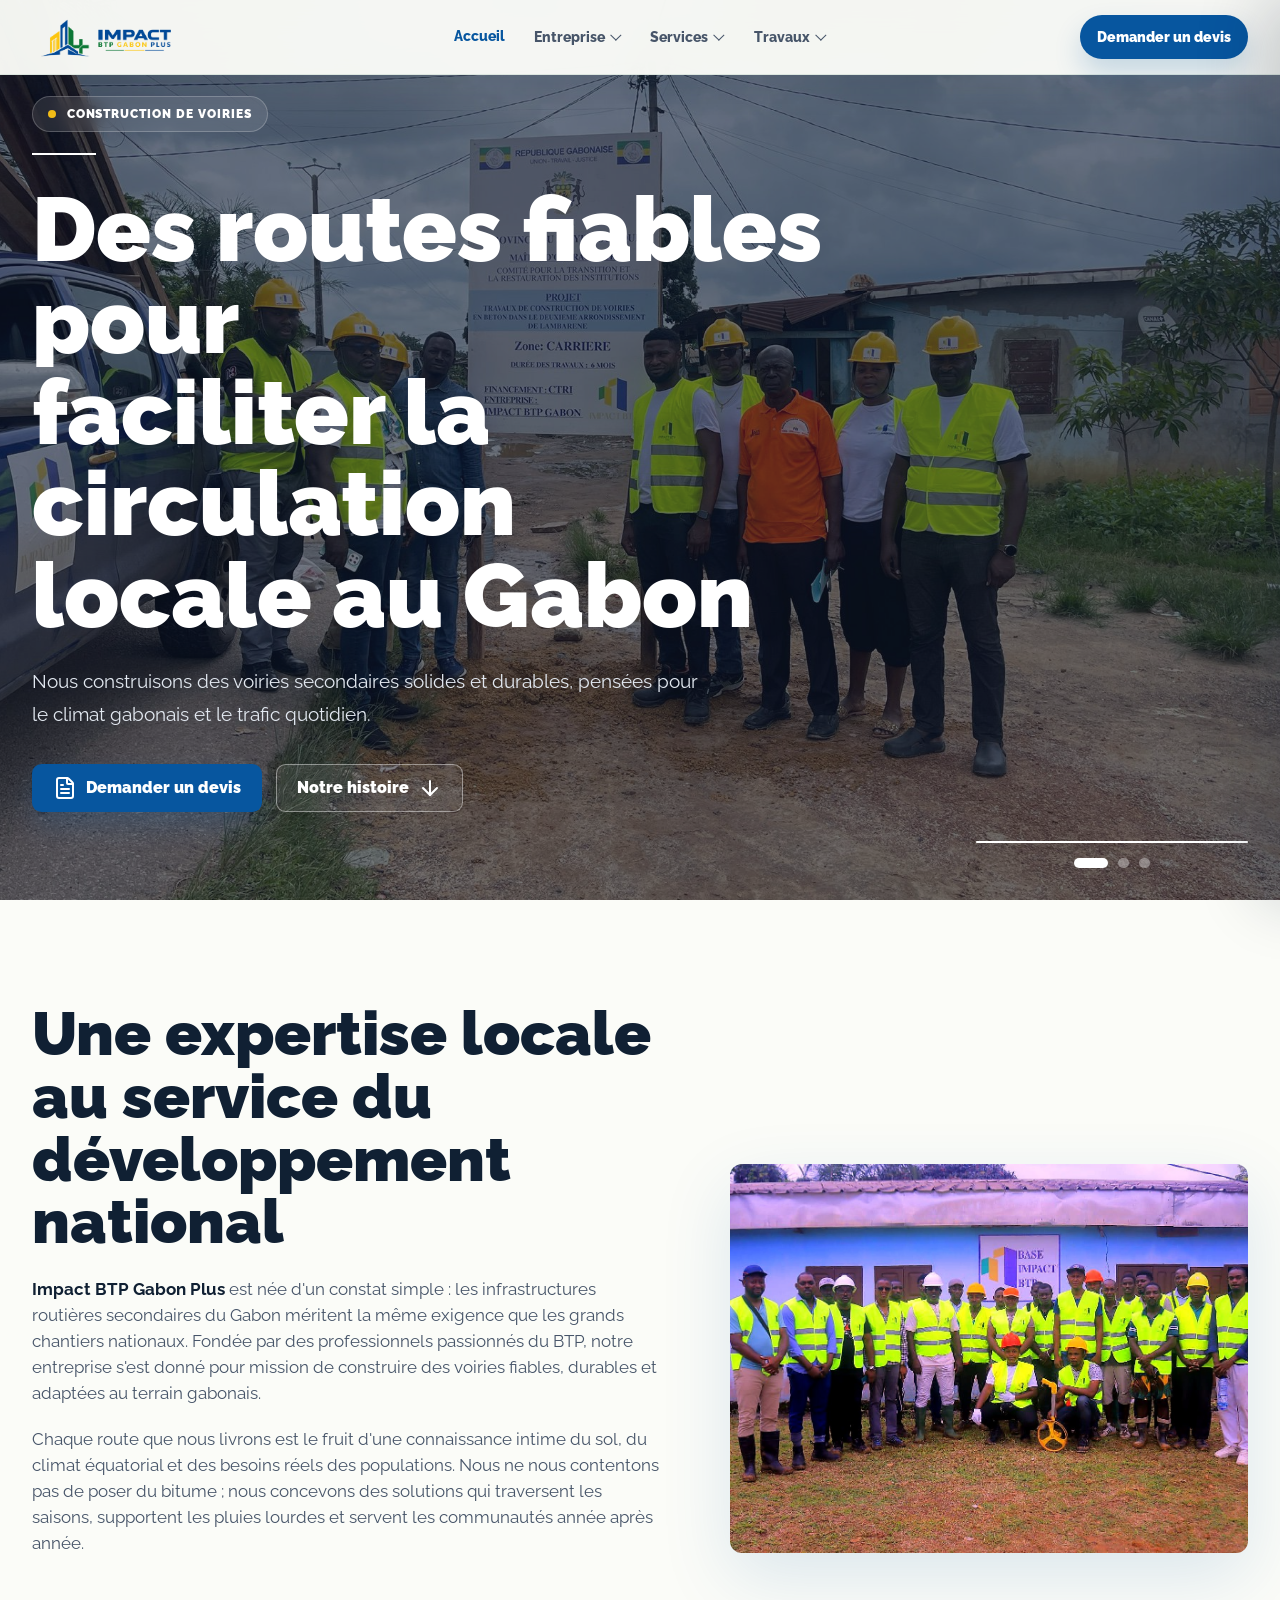
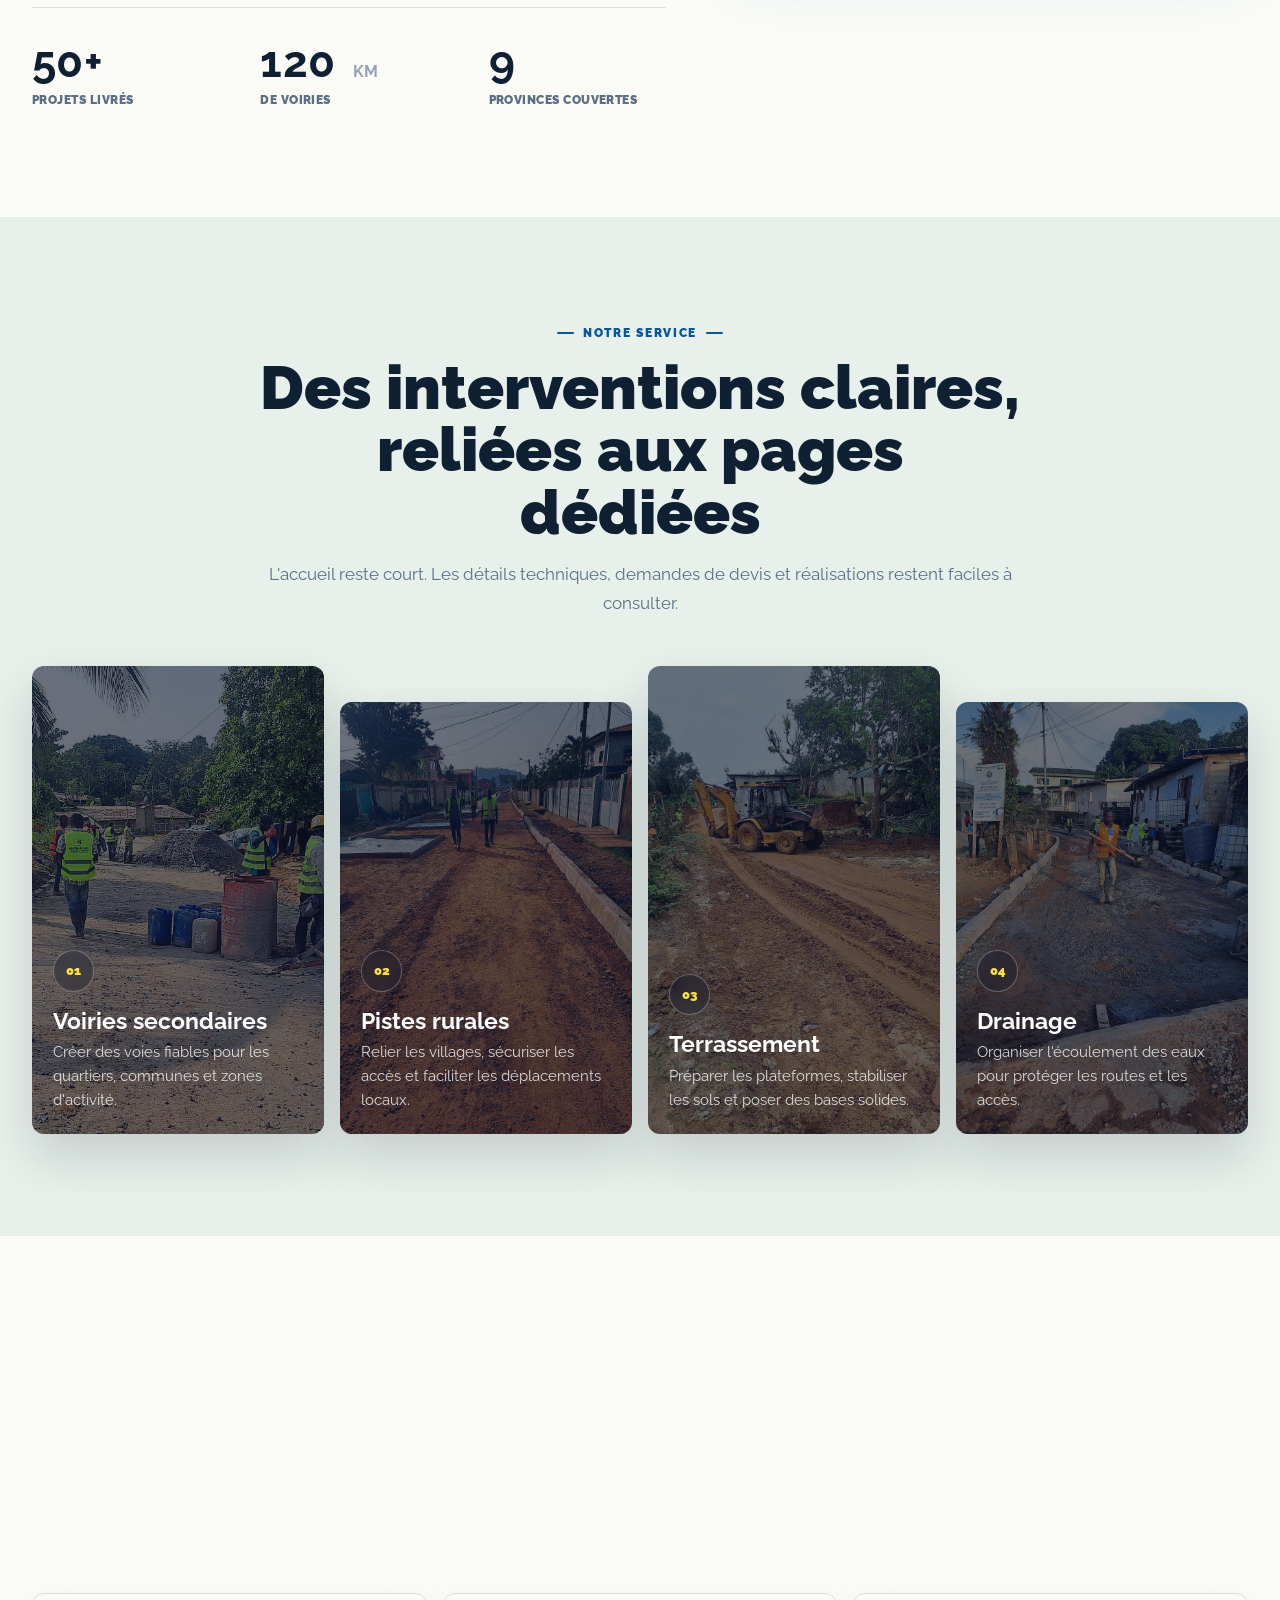
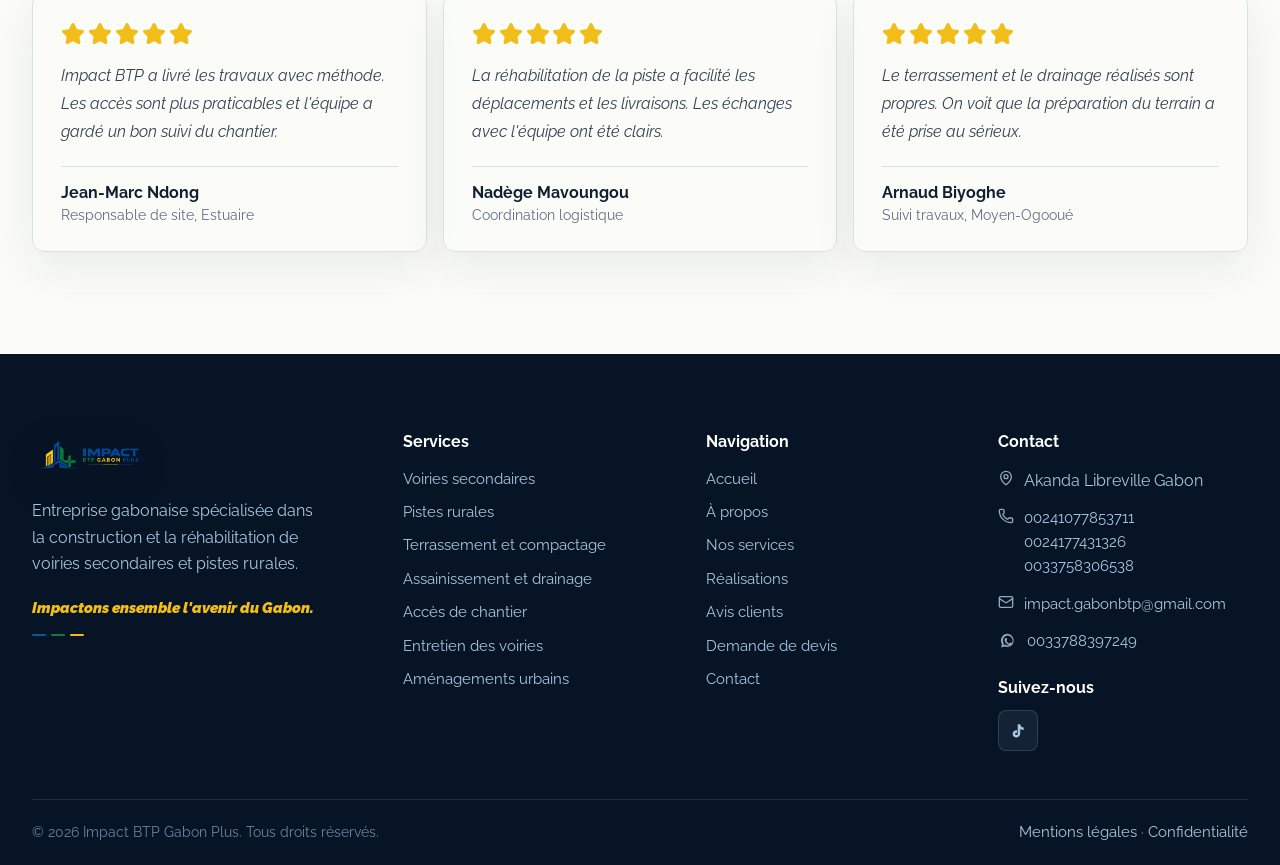
==== index.html @ fe61c7fe "1rst" ====
<!doctype html>
<html lang="fr">
<head>
  <meta charset="UTF-8">
  <meta name="viewport" content="width=device-width, initial-scale=1.0">
  <title>Impact BTP Gabon Plus - Voiries fiables et durables</title>
  <meta name="description" content="Impact BTP Gabon Plus construit, réhabilite et entretient des voiries secondaires, pistes rurales et accès de chantier au Gabon.">
  <link rel="preconnect" href="https://fonts.googleapis.com">
  <link rel="preconnect" href="https://fonts.gstatic.com" crossorigin>
  <link href="https://fonts.googleapis.com/css2?family=Raleway:wght@300;400;500;600;700;800;900&display=swap" rel="stylesheet">
  <script src="lucide.min.js"></script>
  <link rel="icon" href="logoibtprvb.png" type="image/png">
  <link rel="stylesheet" href="styles.css">
</head>
<body data-page="accueil">
<div id="siteHeader"></div>

<main class="page-main home-main">
  <section id="accueil" class="home-hero">
    <div class="hero-slide-bg on" data-slide="0"><img src="photos/used/hero1.jpeg" alt=""></div>
    <div class="hero-slide-bg" data-slide="1"><img src="photos/used/hero-piste-avant-rehabilitation.jpg" alt=""></div>
    <div class="hero-slide-bg" data-slide="2"><img src="photos/used/hero-terrassement-engin.jpg" alt=""></div>
    <div class="hero-overlay"></div>

    <div class="hero-slide-content on" data-slide="0">
      <div class="hero-copy">
        <span class="hero-badge hero-word" style="animation-delay:.15s">Construction de voiries</span>
        <div class="hero-line" style="animation-delay:.42s"></div>
        <h1>
          <span class="hero-word" style="animation-delay:.62s">Des routes</span>
          <span class="hero-word" style="animation-delay:.76s">fiables</span>
          <span class="hero-word" style="animation-delay:.9s">pour</span><br>
          <span class="hero-word" style="animation-delay:1.08s">faciliter la circulation</span><br>
          <span class="hero-word" style="animation-delay:1.28s">locale au Gabon</span>
        </h1>
        <p class="hero-fade" style="animation-delay:1.65s">Nous construisons des voiries secondaires solides et durables, pensées pour le climat gabonais et le trafic quotidien.</p>
        <div class="hero-actions hero-fade" style="animation-delay:1.95s">
          <a class="btn btn-primary" href="devis.html"><i data-lucide="file-text"></i> Demander un devis</a>
          <a class="btn btn-outline" href="#histoire">Notre histoire <i data-lucide="arrow-down"></i></a>
        </div>
      </div>
    </div>

    <div class="hero-slide-content" data-slide="1">
      <div class="hero-copy">
        <span class="hero-badge hero-word" style="animation-delay:.15s">Pistes rurales</span>
        <div class="hero-line" style="animation-delay:.42s"></div>
        <h1>
          <span class="hero-word" style="animation-delay:.62s">Désenclaver les zones</span><br>
          <span class="hero-word" style="animation-delay:.9s">rurales du Gabon</span><br>
          <span class="hero-word" style="animation-delay:1.18s">en réhabilitant les pistes</span>
        </h1>
        <p class="hero-fade" style="animation-delay:1.65s">Remettre en état les pistes pour désenclaver les communautés et permettre le développement local.</p>
        <div class="hero-actions hero-fade" style="animation-delay:1.95s">
          <a class="btn btn-primary" href="services.html#pistes"><i data-lucide="route"></i> Voir ce service</a>
          <a class="btn btn-outline" href="realisations.html">Réalisations <i data-lucide="arrow-right"></i></a>
        </div>
      </div>
    </div>

    <div class="hero-slide-content" data-slide="2">
      <div class="hero-copy">
        <span class="hero-badge hero-word" style="animation-delay:.15s">Aménagements & chantiers</span>
        <div class="hero-line" style="animation-delay:.42s"></div>
        <h1>
          <span class="hero-word" style="animation-delay:.62s">Aménager les accès</span><br>
          <span class="hero-word" style="animation-delay:.9s">avec rigueur</span><br>
          <span class="hero-word" style="animation-delay:1.18s">et expertise terrain</span>
        </h1>
        <p class="hero-fade" style="animation-delay:1.65s">Terrassement, accès de chantier, assainissement : nous préparons le terrain pour l'avenir de vos projets.</p>
        <div class="hero-actions hero-fade" style="animation-delay:1.95s">
          <a class="btn btn-primary" href="services.html"><i data-lucide="hard-hat"></i> Nos services</a>
          <a class="btn btn-outline" href="contact.html">Nous contacter <i data-lucide="arrow-right"></i></a>
        </div>
      </div>
    </div>

    <div class="hero-bottom">
      <div class="hero-bottom-inner">
        <div class="hero-controls">
          <div class="hero-progress-track"><div id="heroProg" class="hero-progress run"></div></div>
          <div class="hero-dots">
            <button class="hero-dot on" type="button" data-goto="0" aria-label="Voirie"></button>
            <button class="hero-dot" type="button" data-goto="1" aria-label="Pistes rurales"></button>
            <button class="hero-dot" type="button" data-goto="2" aria-label="Aménagements"></button>
          </div>
        </div>
      </div>
    </div>
  </section>

  <section id="histoire" class="section section-white">
    <div class="container story-grid story-feature-grid">
      <div class="text-flow story-feature-copy reveal-left">
        <div class="section-head">
          <h2>Une expertise locale au service du développement national</h2>
        </div>
        <p><strong>Impact BTP Gabon Plus</strong> est née d'un constat simple : les infrastructures routières secondaires du Gabon méritent la même exigence que les grands chantiers nationaux. Fondée par des professionnels passionnés du BTP, notre entreprise s'est donné pour mission de construire des voiries fiables, durables et adaptées au terrain gabonais.</p>
        <p>Chaque route que nous livrons est le fruit d'une connaissance intime du sol, du climat équatorial et des besoins réels des populations. Nous ne nous contentons pas de poser du bitume ; nous concevons des solutions qui traversent les saisons, supportent les pluies lourdes et servent les communautés année après année.</p>
        <div class="stats-row story-stats">
          <div class="stat-item"><strong>50+</strong><span>Projets livrés</span></div>
          <div class="stat-item"><strong>120 <em>km</em></strong><span>De voiries</span></div>
          <div class="stat-item"><strong>9</strong><span>Provinces couvertes</span></div>
        </div>
      </div>
      <div class="image-card team-image-card reveal-right">
        <img src="photos/used/equipe-impact-btp-terrain.jpg" alt="Équipe Impact BTP Gabon Plus sur le terrain">
      </div>
    </div>
  </section>

  <section id="services" class="section section-soft">
    <div class="container">
      <div class="section-head center reveal">
        <span class="eyebrow">Notre service</span>
        <h2>Des interventions claires, reliées aux pages dédiées</h2>
        <p>L'accueil reste court. Les détails techniques, demandes de devis et réalisations restent faciles à consulter.</p>
      </div>
      <div class="service-showcase">
        <a class="service-tile reveal stagger-1" href="services.html#voiries">
          <img src="photos/used/hero-coulage-voirie-beton.jpg" alt="Coulage de béton pour voirie secondaire">
          <span class="service-number">01</span>
          <h3>Voiries secondaires</h3>
          <p>Créer des voies fiables pour les quartiers, communes et zones d'activité.</p>
        </a>
        <a class="service-tile reveal stagger-2" href="services.html#pistes">
          <img src="photos/used/piste-laterite-compactee.jpg" alt="Piste rurale compactée">
          <span class="service-number">02</span>
          <h3>Pistes rurales</h3>
          <p>Relier les villages, sécuriser les accès et faciliter les déplacements locaux.</p>
        </a>
        <a class="service-tile reveal stagger-3" href="services.html#terrassement">
          <img src="photos/used/terrassement-piste-rurale.jpg" alt="Terrassement d'une piste rurale">
          <span class="service-number">03</span>
          <h3>Terrassement</h3>
          <p>Préparer les plateformes, stabiliser les sols et poser des bases solides.</p>
        </a>
        <a class="service-tile reveal stagger-4" href="services.html#drainage">
          <img src="photos/used/caniveau-bordure-chantier.jpg" alt="Caniveau et bordures en chantier">
          <span class="service-number">04</span>
          <h3>Drainage</h3>
          <p>Organiser l'écoulement des eaux pour protéger les routes et les accès.</p>
        </a>
      </div>
    </div>
  </section>

  <section id="temoignages" class="section section-white">
    <div class="container">
      <div class="section-head center reveal">
        <span class="eyebrow">Témoignages</span>
        <h2>Ils nous font confiance sur le terrain</h2>
        <p>Des retours sobres et locaux, alignés avec l'activité de l'entreprise.</p>
      </div>
      <div class="testimonial-grid">
        <article class="testimonial-card reveal stagger-1">
          <div class="stars"><i data-lucide="star"></i><i data-lucide="star"></i><i data-lucide="star"></i><i data-lucide="star"></i><i data-lucide="star"></i></div>
          <blockquote>Impact BTP a livré les travaux avec méthode. Les accès sont plus praticables et l'équipe a gardé un bon suivi du chantier.</blockquote>
          <footer><strong>Jean-Marc Ndong</strong><span>Responsable de site, Estuaire</span></footer>
        </article>
        <article class="testimonial-card reveal stagger-2">
          <div class="stars"><i data-lucide="star"></i><i data-lucide="star"></i><i data-lucide="star"></i><i data-lucide="star"></i><i data-lucide="star"></i></div>
          <blockquote>La réhabilitation de la piste a facilité les déplacements et les livraisons. Les échanges avec l'équipe ont été clairs.</blockquote>
          <footer><strong>Nadège Mavoungou</strong><span>Coordination logistique</span></footer>
        </article>
        <article class="testimonial-card reveal stagger-3">
          <div class="stars"><i data-lucide="star"></i><i data-lucide="star"></i><i data-lucide="star"></i><i data-lucide="star"></i><i data-lucide="star"></i></div>
          <blockquote>Le terrassement et le drainage réalisés sont propres. On voit que la préparation du terrain a été prise au sérieux.</blockquote>
          <footer><strong>Arnaud Biyoghe</strong><span>Suivi travaux, Moyen-Ogooué</span></footer>
        </article>
      </div>
    </div>
  </section>
</main>

<div id="siteFooter"></div>
<script src="script.js"></script>
</body>
</html>
---- styles.css ----
:root {
  --blue: #07569f;
  --blue-dark: #06477f;
  --blue-soft: #dcecf8;
  --green: #0f7a39;
  --green-soft: #dcebe2;
  --yellow: #f2bd18;
  --yellow-soft: #fff3c4;
  --ink: #102033;
  --text: #334155;
  --muted: #5c6f83;
  --line: #d7e3dc;
  --soft: #edf4ef;
  --surface: #fbfcf8;
  --surface-strong: #e7f0ea;
  --white: #ffffff;
  --shadow: 0 24px 70px rgba(7, 86, 159, 0.13);
}

* {
  box-sizing: border-box;
  margin: 0;
  padding: 0;
}

html {
  scroll-behavior: smooth;
}

body {
  overflow-x: hidden;
  background: #edf4ef;
  color: var(--text);
  font-family: Raleway, Arial, sans-serif;
}

body.menu-locked {
  overflow: hidden;
}

a {
  color: inherit;
  text-decoration: none;
}

img {
  display: block;
  max-width: 100%;
}

button,
input,
select,
textarea {
  font: inherit;
}

::-webkit-scrollbar {
  width: 8px;
}

::-webkit-scrollbar-track {
  background: #f1f5f9;
}

::-webkit-scrollbar-thumb {
  border-radius: 999px;
  background: #94a3b8;
}

.container {
  width: min(100% - 2rem, 76rem);
  margin-inline: auto;
}

.site-header {
  position: fixed;
  inset: 0 0 auto;
  z-index: 60;
  border-bottom: 1px solid rgba(215, 227, 220, 0.78);
  background: rgba(251, 252, 248, 0.96);
  box-shadow: 0 12px 34px rgba(16, 32, 51, 0.08);
  backdrop-filter: blur(16px);
}

.site-header-inner {
  display: grid;
  width: min(100% - 2rem, 76rem);
  min-height: 74px;
  grid-template-columns: minmax(10rem, 1fr) auto minmax(10rem, 1fr);
  align-items: center;
  gap: 1.25rem;
  margin-inline: auto;
}

.brand {
  display: inline-flex;
  align-items: center;
  justify-self: start;
}

.brand img {
  width: clamp(142px, 12vw, 188px);
  height: auto;
}

.desktop-nav {
  display: flex;
  align-items: center;
  justify-self: center;
  gap: 0.15rem;
  padding: 0;
  background: transparent;
}

.nav-link,
.nav-trigger {
  display: inline-flex;
  min-height: 2.7rem;
  align-items: center;
  justify-content: center;
  border: 0;
  border-radius: 0;
  background: transparent;
  color: #475569;
  cursor: pointer;
  font-size: 0.88rem;
  font-weight: 800;
  line-height: 1;
  transition: color 0.2s ease, background 0.2s ease, transform 0.2s ease;
}

.nav-link {
  position: relative;
  padding-inline: 0.78rem;
}

.nav-link::after {
  display: none;
}

.nav-link:hover,
.nav-link.is-active,
.nav-item.is-open > .nav-trigger,
.nav-item:hover > .nav-trigger {
  background: transparent;
  color: var(--blue);
  transform: translateY(-1px);
}

.nav-link:hover::after,
.nav-link.is-active::after {
  width: 0;
}

.nav-trigger {
  gap: 0.45rem;
  padding-inline: 0.88rem;
}

.nav-trigger::after {
  content: "";
  width: 0.42rem;
  height: 0.42rem;
  border-right: 1.5px solid currentColor;
  border-bottom: 1.5px solid currentColor;
  transform: translateY(-0.12rem) rotate(45deg);
  transition: transform 0.2s ease;
}

.nav-item {
  position: static;
}

.nav-item.is-open > .nav-trigger::after,
.nav-item:hover > .nav-trigger::after {
  transform: translateY(0.05rem) rotate(225deg);
}

.mega-menu {
  position: absolute;
  top: 100%;
  left: 50%;
  display: grid;
  width: min(58rem, calc(100vw - 2rem));
  grid-template-columns: minmax(14rem, 0.65fr) minmax(20rem, 1fr);
  gap: 1.25rem;
  border: 1px solid rgba(215, 227, 220, 0.92);
  border-top: 0;
  border-radius: 0 0 0.75rem 0.75rem;
  padding: 1rem;
  background: rgba(251, 252, 248, 0.99);
  box-shadow: var(--shadow);
  opacity: 0;
  pointer-events: none;
  transform: translate(-50%, -0.5rem);
  visibility: hidden;
  transition: opacity 0.16s ease, transform 0.16s ease, visibility 0.16s ease;
}

.mega-menu::before {
  content: "";
  position: absolute;
  top: -1rem;
  left: 0;
  right: 0;
  height: 1rem;
}

.mega-wide {
  width: min(66rem, calc(100vw - 2rem));
  grid-template-columns: minmax(13rem, 0.52fr) minmax(13rem, 0.52fr) minmax(20rem, 0.92fr);
}

.nav-item.is-open .mega-menu,
.nav-item:hover .mega-menu {
  opacity: 1;
  pointer-events: auto;
  transform: translate(-50%, 0);
  visibility: visible;
}

.mega-col {
  padding: 0.6rem 0.7rem;
}

.mega-col p {
  margin-bottom: 0.8rem;
  color: var(--blue);
  font-size: 0.72rem;
  font-weight: 900;
  letter-spacing: 0.12em;
  text-transform: uppercase;
}

.mega-col a {
  display: block;
  padding: 0.48rem 0;
  color: var(--ink);
  font-size: clamp(1rem, 1.05vw, 1.16rem);
  font-weight: 900;
  line-height: 1.15;
}

.mega-col a:hover {
  color: var(--blue);
}

.mega-preview {
  position: relative;
  display: flex;
  min-height: 14.5rem;
  overflow: hidden;
  flex-direction: column;
  justify-content: flex-end;
  border-radius: 0.65rem;
  padding: 1.15rem;
  color: #fff;
  isolation: isolate;
}

.mega-preview::before {
  content: "";
  position: absolute;
  inset: 0;
  z-index: -1;
  background: rgba(15, 23, 42, 0.62);
}

.mega-preview img {
  position: absolute;
  inset: 0;
  z-index: -2;
  width: 100%;
  height: 100%;
  object-fit: cover;
  transform: scale(1.02);
  transition: transform 0.28s ease;
}

.mega-preview:hover img {
  transform: scale(1.06);
}

.mega-preview span {
  width: max-content;
  max-width: 100%;
  margin-bottom: 0.75rem;
  border-radius: 999px;
  padding: 0.42rem 0.62rem;
  background: rgba(255, 255, 255, 0.92);
  color: var(--ink);
  font-size: 0.72rem;
  font-weight: 900;
  text-transform: uppercase;
}

.mega-preview strong {
  max-width: 27rem;
  font-size: clamp(1.08rem, 1.32vw, 1.42rem);
  line-height: 1.08;
}

.nav-cta,
.btn {
  display: inline-flex;
  min-height: 3rem;
  align-items: center;
  justify-content: center;
  gap: 0.55rem;
  border: 1px solid transparent;
  border-radius: 0.6rem;
  padding-inline: 1.25rem;
  cursor: pointer;
  font-weight: 900;
  line-height: 1;
  transition: transform 0.2s ease, background 0.2s ease, border-color 0.2s ease, color 0.2s ease, box-shadow 0.2s ease;
}

.nav-cta {
  min-height: 2.7rem;
  border-radius: 999px;
  padding-inline: 1rem;
  font-size: 0.88rem;
}

.desktop-cta {
  justify-self: end;
}

.nav-cta,
.btn-primary {
  background: var(--blue);
  color: #fff;
  box-shadow: 0 14px 28px rgba(7, 86, 159, 0.2);
}

.nav-cta:hover,
.btn-primary:hover {
  background: var(--blue-dark);
  transform: translateY(-1px);
}

.btn-outline {
  border-color: rgba(255, 255, 255, 0.42);
  background: rgba(255, 255, 255, 0.08);
  color: #fff;
}

.btn-outline:hover {
  border-color: #fff;
  background: rgba(255, 255, 255, 0.14);
}

.btn-light {
  border-color: var(--line);
  background: var(--surface);
  color: var(--ink);
  box-shadow: 0 12px 25px rgba(16, 32, 51, 0.07);
}

.btn-light:hover {
  border-color: var(--blue);
  color: var(--blue);
  transform: translateY(-1px);
}

.menu-toggle {
  display: none;
  width: 2.75rem;
  height: 2.75rem;
  align-items: center;
  justify-content: center;
  border: 1px solid var(--line);
  border-radius: 0.7rem;
  background: var(--surface);
  color: var(--ink);
}

.mobile-menu {
  position: fixed;
  inset: 0 0 0 auto;
  z-index: 80;
  width: min(22rem, 100vw);
  overflow-y: auto;
  padding: 1.25rem;
  border-left: 1px solid rgba(215, 227, 220, 0.62);
  background: rgba(237, 244, 239, 0.9);
  box-shadow: -20px 0 60px rgba(16, 32, 51, 0.2);
  backdrop-filter: blur(16px);
  transform: translateX(100%);
  transition: transform 0.28s cubic-bezier(0.16, 1, 0.3, 1);
}

.mobile-menu.open {
  transform: translateX(0);
}

.mobile-menu-head {
  display: flex;
  align-items: center;
  justify-content: space-between;
  margin-bottom: 1.5rem;
}

.mobile-menu-head img {
  width: 175px;
}

.mobile-close {
  display: inline-flex;
  width: 2.5rem;
  height: 2.5rem;
  align-items: center;
  justify-content: center;
  border: 1px solid var(--line);
  border-radius: 0.65rem;
  background: var(--surface);
  color: var(--ink);
}

.mobile-links {
  display: grid;
  gap: 0.55rem;
}

.mobile-links a {
  display: flex;
  min-height: 2.7rem;
  align-items: center;
  border-radius: 0.65rem;
  padding-inline: 0.8rem;
  color: var(--ink);
  font-weight: 850;
}

.mobile-links a:hover,
.mobile-links a.is-active {
  background: #dcebe9;
  color: var(--blue);
}

.mobile-nav-section {
  display: grid;
}

.mobile-accordion-trigger {
  display: flex;
  width: 100%;
  min-height: 4.2rem;
  align-items: center;
  justify-content: space-between;
  gap: 1rem;
  border: 0;
  background: transparent;
  color: var(--ink);
  cursor: pointer;
  font-size: 1.25rem;
  font-weight: 900;
  line-height: 1;
  text-align: left;
}

.mobile-accordion-trigger svg {
  width: 1.35rem;
  height: 1.35rem;
  flex: 0 0 auto;
  transition: transform 0.2s ease;
}

.mobile-nav-section.is-open .mobile-accordion-trigger svg {
  transform: rotate(180deg);
}

.mobile-accordion-panel {
  display: none;
  padding: 0 0 1rem;
}

.mobile-nav-section.is-open .mobile-accordion-panel {
  display: grid;
  gap: 0.75rem;
}

.mobile-subgroup {
  display: grid;
  gap: 0.35rem;
}

.mobile-subgroup + .mobile-subgroup {
  padding-top: 0.35rem;
}

.mobile-subgroup p {
  color: var(--muted);
  font-size: 0.72rem;
  font-weight: 900;
  letter-spacing: 0.08em;
  text-transform: uppercase;
}

.mobile-subgroup a {
  min-height: 2.35rem;
  padding-inline: 0;
  font-size: 0.93rem;
  font-weight: 800;
}

.mobile-socials {
  display: grid;
  gap: 0.8rem;
  margin-top: 1.15rem;
  padding-top: 1rem;
}

.mobile-socials > span {
  color: var(--muted);
  font-size: 0.75rem;
  font-weight: 900;
  letter-spacing: 0.08em;
  text-transform: uppercase;
}

.mobile-social-links {
  display: flex;
  gap: 0.65rem;
}

.mobile-social-link {
  display: inline-flex;
  width: 2.45rem;
  height: 2.45rem;
  align-items: center;
  justify-content: center;
  border: 1px solid var(--line);
  border-radius: 0.55rem;
  background: #edf4ef;
  color: var(--muted);
  transition: transform 0.2s ease, color 0.2s ease, border-color 0.2s ease, background 0.2s ease;
}

.mobile-social-link svg {
  width: 1.05rem;
  height: 1.05rem;
  fill: currentColor;
}

.mobile-social-link:hover {
  border-color: #a9c8b7;
  background: #e7f0ea;
  color: var(--blue);
  transform: translateY(-1px);
}

.menu-overlay {
  position: fixed;
  inset: 0;
  z-index: 75;
  display: none;
  background: rgba(15, 23, 42, 0.48);
}

.menu-overlay.show {
  display: block;
}

.page-main {
  padding-top: 76px;
}

.home-main {
  padding-top: 0;
}

@keyframes kenBurns1 {
  from { transform: scale(1) translate(0, 0); }
  to { transform: scale(1.14) translate(-1.2%, -0.8%); }
}

@keyframes kenBurns2 {
  from { transform: scale(1.1) translate(-1%, 0); }
  to { transform: scale(1.02) translate(1%, 1%); }
}

@keyframes heroClipUp {
  from { clip-path: inset(100% 0 0 0); opacity: 0; transform: translateY(44px); }
  to { clip-path: inset(0 0 0 0); opacity: 1; transform: translateY(0); }
}

@keyframes fadeUp {
  from { opacity: 0; transform: translateY(28px); }
  to { opacity: 1; transform: translateY(0); }
}

@keyframes lineGrow {
  from { transform: scaleX(0); }
  to { transform: scaleX(1); }
}

@keyframes progressFill {
  from { transform: scaleX(0); }
  to { transform: scaleX(1); }
}

.home-hero {
  position: relative;
  min-height: 100dvh;
  overflow: hidden;
  background: var(--ink);
  color: #fff;
  isolation: isolate;
}

.hero-slide-bg,
.hero-slide-content,
.hero-overlay {
  position: absolute;
  inset: 0;
}

.hero-slide-bg {
  opacity: 0;
  transition: opacity 1.4s cubic-bezier(0.4, 0, 0.2, 1);
}

.hero-slide-bg.on {
  opacity: 1;
}

.hero-slide-bg img {
  width: 100%;
  height: 100%;
  object-fit: cover;
}

.hero-slide-bg:nth-child(1).on img {
  animation: kenBurns1 18s ease-out forwards;
}

.hero-slide-bg:nth-child(2).on img,
.hero-slide-bg:nth-child(3).on img {
  animation: kenBurns2 18s ease-out forwards;
}

.hero-overlay {
  z-index: 2;
  background: rgba(15, 23, 42, 0.58);
}

.hero-slide-content {
  z-index: 4;
  display: flex;
  align-items: center;
  opacity: 0;
  pointer-events: none;
  transition: opacity 0.55s ease;
}

.hero-slide-content.on {
  opacity: 1;
  pointer-events: auto;
}

.hero-copy {
  width: min(100% - 2rem, 76rem);
  margin-inline: auto;
  padding: 7.5rem 0 7rem;
}

.hero-badge {
  display: inline-flex;
  align-items: center;
  gap: 0.65rem;
  margin-bottom: 1.35rem;
  border: 1px solid rgba(255, 255, 255, 0.22);
  border-radius: 999px;
  padding: 0.62rem 0.95rem;
  background: rgba(255, 255, 255, 0.1);
  color: #fff;
  font-size: 0.76rem;
  font-weight: 900;
  letter-spacing: 0.08em;
  text-transform: uppercase;
  backdrop-filter: blur(8px);
}

.hero-badge::before {
  content: "";
  width: 0.5rem;
  height: 0.5rem;
  border-radius: 999px;
  background: var(--yellow);
}

.hero-line {
  width: 4rem;
  height: 2px;
  margin-bottom: 1.8rem;
  background: #fff;
  transform: scaleX(0);
  transform-origin: left;
}

.hero-word {
  display: inline-block;
  clip-path: inset(100% 0 0 0);
  opacity: 0;
}

.hero-badge.hero-word {
  display: inline-flex;
}

.hero-word.go {
  animation: heroClipUp 0.9s cubic-bezier(0.22, 1, 0.36, 1) forwards;
}

.hero-line.go {
  animation: lineGrow 0.75s cubic-bezier(0.22, 1, 0.36, 1) forwards;
}

.hero-fade {
  opacity: 0;
}

.hero-fade.go {
  animation: fadeUp 0.8s cubic-bezier(0.22, 1, 0.36, 1) forwards;
}

.home-hero h1 {
  max-width: 58rem;
  margin-bottom: 1.5rem;
  color: #fff;
  font-size: clamp(3rem, 7vw, 5.8rem);
  font-weight: 900;
  line-height: 1.02;
  letter-spacing: 0;
}

.home-hero p {
  max-width: 42rem;
  margin-bottom: 2.1rem;
  color: #e2e8f0;
  font-size: clamp(1.05rem, 1.5vw, 1.28rem);
  line-height: 1.7;
}

.hero-actions {
  display: flex;
  flex-wrap: wrap;
  gap: 0.9rem;
}

.hero-bottom {
  position: absolute;
  left: 0;
  right: 0;
  bottom: 0;
  z-index: 8;
  padding: 0 1rem 2rem;
}

.hero-bottom-inner {
  display: flex;
  width: min(100% - 2rem, 76rem);
  align-items: flex-end;
  justify-content: flex-end;
  gap: 1rem;
  margin-inline: auto;
}

.hero-controls {
  display: grid;
  gap: 0.9rem;
  justify-items: center;
}

.hero-progress-track {
  width: min(17rem, 48vw);
  height: 2px;
  overflow: hidden;
  border-radius: 999px;
  background: rgba(255, 255, 255, 0.24);
}

.hero-progress {
  height: 100%;
  background: #fff;
  transform: scaleX(0);
  transform-origin: left;
}

.hero-progress.run {
  animation: progressFill 6s linear forwards;
}

.hero-dots {
  display: flex;
  gap: 0.65rem;
}

.hero-dot {
  width: 0.65rem;
  height: 0.65rem;
  border: 0;
  border-radius: 999px;
  background: rgba(255, 255, 255, 0.36);
  cursor: pointer;
  transition: width 0.25s ease, background 0.25s ease;
}

.hero-dot.on {
  width: 2.1rem;
  background: #fff;
}

.section {
  padding: clamp(5rem, 8vw, 7.8rem) 0;
}

.section-white {
  background: var(--surface);
}

.section-soft {
  background: var(--surface-strong);
}

.section-head {
  max-width: 48rem;
  margin-bottom: 3rem;
}

.section-head.center {
  margin-inline: auto;
  text-align: center;
}

.eyebrow {
  display: inline-flex;
  align-items: center;
  gap: 0.55rem;
  margin-bottom: 0.95rem;
  color: var(--blue);
  font-size: 0.76rem;
  font-weight: 900;
  letter-spacing: 0.14em;
  text-transform: uppercase;
}

.eyebrow::before,
.eyebrow::after {
  content: "";
  width: 1.1rem;
  height: 2px;
  border-radius: 999px;
  background: currentColor;
}

.section-head:not(.center) .eyebrow::after {
  display: none;
}

h2,
.page-title {
  color: var(--ink);
  font-size: clamp(2.25rem, 4.8vw, 4.5rem);
  font-weight: 900;
  line-height: 1.02;
  letter-spacing: 0;
}

.section-head p,
.lead {
  margin-top: 1rem;
  color: var(--muted);
  font-size: 1.05rem;
  line-height: 1.75;
}

.story-grid {
  display: grid;
  grid-template-columns: 0.92fr 1.08fr;
  gap: clamp(2rem, 5vw, 5rem);
  align-items: center;
}

.story-feature-grid {
  grid-template-columns: minmax(0, 1.1fr) minmax(18rem, 0.9fr);
}

.image-card {
  position: relative;
  overflow: hidden;
  border-radius: 0.75rem;
  box-shadow: var(--shadow);
}

.image-card img {
  width: 100%;
  height: 100%;
  min-height: 30rem;
  object-fit: cover;
}

.team-image-card {
  align-self: center;
  background: #e7f0ea;
}

.team-image-card img {
  height: auto;
  min-height: 0;
  object-fit: contain;
}

.text-flow {
  display: grid;
  gap: 1rem;
}

.text-flow p,
.text-flow li {
  color: #475569;
  line-height: 1.8;
}

.story-feature-copy {
  gap: 1.2rem;
}

.story-feature-copy .section-head {
  margin-bottom: 0.25rem;
}

.story-feature-copy p {
  max-width: 46rem;
  font-size: 1.05rem;
  line-height: 1.55;
}

.story-feature-copy p strong {
  color: var(--ink);
}

.stats-row {
  display: grid;
  grid-template-columns: repeat(3, minmax(0, 1fr));
  gap: 0.8rem;
  margin: 1.2rem 0 0.5rem;
}

.stat-item {
  border-top: 1px solid var(--line);
  padding-top: 0.85rem;
  color: var(--muted);
  font-size: 0.9rem;
}

.stat-item strong {
  display: block;
  margin-bottom: 0.25rem;
  color: var(--blue);
  font-size: 2rem;
  line-height: 1;
}

.story-stats {
  gap: clamp(1.5rem, 4vw, 4rem);
  margin-top: 2rem;
  padding-top: 2rem;
  border-top: 1px solid var(--line);
}

.story-stats .stat-item {
  border-top: 0;
  padding-top: 0;
  color: var(--muted);
  font-size: 0.72rem;
  font-weight: 900;
  letter-spacing: 0.04em;
  text-transform: uppercase;
}

.story-stats .stat-item strong {
  display: block;
  margin-bottom: 0.55rem;
  color: var(--ink);
  font-size: clamp(2.1rem, 4vw, 2.75rem);
}

.story-stats .stat-item em {
  margin-left: 0.35rem;
  color: #94a3b8;
  font-size: 1rem;
  font-style: normal;
}

.story-stats .stat-item span {
  display: block;
}

.text-link {
  display: inline-flex;
  align-items: center;
  gap: 0.4rem;
  color: var(--blue);
  font-weight: 900;
}

.text-link:hover {
  color: var(--green);
}

.service-showcase {
  display: grid;
  grid-template-columns: repeat(4, minmax(0, 1fr));
  gap: 1rem;
}

.service-tile {
  position: relative;
  display: grid;
  min-height: 27rem;
  overflow: hidden;
  align-content: end;
  border-radius: 0.75rem;
  padding: 1.3rem;
  color: #fff;
  isolation: isolate;
  box-shadow: 0 22px 50px rgba(15, 23, 42, 0.16);
  transition: transform 0.28s ease, box-shadow 0.28s ease;
}

.service-tile:nth-child(even) {
  margin-top: 2.2rem;
}

.service-tile::before {
  content: "";
  position: absolute;
  inset: 0;
  z-index: -1;
  background: rgba(15, 23, 42, 0.62);
}

.service-tile img {
  position: absolute;
  inset: 0;
  z-index: -2;
  width: 100%;
  height: 100%;
  object-fit: cover;
  transition: transform 0.45s ease;
}

.service-tile:hover {
  transform: translateY(-0.45rem);
  box-shadow: 0 28px 65px rgba(15, 23, 42, 0.22);
}

.service-tile:hover img {
  transform: scale(1.07);
}

.service-number {
  display: inline-flex;
  width: 2.6rem;
  height: 2.6rem;
  align-items: center;
  justify-content: center;
  margin-bottom: 1rem;
  border: 1px solid rgba(255, 255, 255, 0.28);
  border-radius: 999px;
  background: rgba(15, 23, 42, 0.34);
  color: #fde047;
  font-size: 0.82rem;
  font-weight: 900;
  backdrop-filter: blur(8px);
}

.service-tile h3 {
  margin-bottom: 0.55rem;
  font-size: 1.45rem;
  line-height: 1.08;
}

.service-tile p {
  color: rgba(255, 255, 255, 0.8);
  font-size: 0.96rem;
  line-height: 1.55;
}

.card-grid {
  display: grid;
  grid-template-columns: repeat(3, minmax(0, 1fr));
  gap: 1rem;
}

.pro-card,
.testimonial-card,
.info-card,
.legal-card,
.form-card {
  border: 1px solid var(--line);
  border-radius: 0.75rem;
  background: rgba(251, 252, 248, 0.9);
  box-shadow: 0 15px 45px rgba(16, 32, 51, 0.08);
}

.pro-card,
.testimonial-card,
.info-card {
  padding: clamp(1.2rem, 2.2vw, 2rem);
}

.pro-card {
  transition: transform 0.25s ease, box-shadow 0.25s ease, border-color 0.25s ease;
}

.pro-card:hover {
  border-color: #a9c8b7;
  box-shadow: 0 22px 55px rgba(7, 86, 159, 0.13);
  transform: translateY(-0.35rem);
}

.card-icon {
  display: inline-flex;
  width: 3rem;
  height: 3rem;
  align-items: center;
  justify-content: center;
  margin-bottom: 1rem;
  border-radius: 0.7rem;
  background: var(--blue-soft);
  color: var(--blue);
}

.pro-card h3,
.info-card h3 {
  margin-bottom: 0.55rem;
  color: var(--ink);
  font-size: 1.22rem;
  line-height: 1.18;
}

.pro-card p,
.info-card p {
  color: var(--muted);
  line-height: 1.65;
}

.info-card a,
.legal-card a {
  color: var(--blue);
  font-weight: 800;
  overflow-wrap: anywhere;
}

.info-card a:hover,
.legal-card a:hover {
  color: var(--green);
}

.testimonial-grid {
  display: grid;
  grid-template-columns: repeat(3, minmax(0, 1fr));
  gap: 1rem;
}

.stars {
  display: flex;
  gap: 0.18rem;
  margin-bottom: 1rem;
  color: var(--yellow);
}

.stars svg {
  fill: currentColor;
}

.testimonial-card blockquote {
  color: #334155;
  font-style: italic;
  line-height: 1.75;
}

.testimonial-card footer {
  display: grid;
  gap: 0.2rem;
  margin-top: 1.25rem;
  border-top: 1px solid var(--line);
  padding-top: 1rem;
}

.testimonial-card strong {
  color: var(--ink);
}

.testimonial-card span {
  color: var(--muted);
  font-size: 0.9rem;
}

.quote-section {
  position: relative;
  overflow: hidden;
  padding: clamp(5rem, 8vw, 7.5rem) 0;
  background: linear-gradient(135deg, #071426 0%, #0a2035 54%, #0b342f 100%);
  color: #d5e6f4;
}

.quote-section::before {
  content: "";
  position: absolute;
  inset: 0;
  background:
    linear-gradient(90deg, rgba(255, 255, 255, 0.06) 1px, transparent 1px),
    linear-gradient(180deg, rgba(255, 255, 255, 0.05) 1px, transparent 1px);
  background-size: 5rem 5rem;
  opacity: 0.22;
  pointer-events: none;
}

.quote-grid {
  position: relative;
  display: grid;
  grid-template-columns: minmax(0, 0.92fr) minmax(18rem, 0.58fr);
  grid-template-areas:
    "copy media"
    "steps steps";
  gap: clamp(2rem, 5vw, 4.5rem);
  align-items: center;
}

.quote-copy {
  grid-area: copy;
}

.quote-kicker {
  display: inline-flex;
  align-items: center;
  gap: 0.55rem;
  margin-bottom: 1rem;
  color: var(--yellow);
  font-size: 0.78rem;
  font-weight: 900;
  letter-spacing: 0.14em;
  text-transform: uppercase;
}

.quote-kicker svg {
  width: 1rem;
  height: 1rem;
}

.quote-copy h2 {
  max-width: 12ch;
  margin-bottom: 1.1rem;
  color: #fff;
}

.quote-copy p {
  max-width: 45rem;
  color: #b8d4ee;
  font-size: 1.05rem;
  line-height: 1.75;
}

.quote-actions {
  display: flex;
  flex-wrap: wrap;
  gap: 0.85rem;
  margin-top: 2rem;
}

.quote-link {
  display: inline-flex;
  min-height: 3rem;
  align-items: center;
  gap: 0.45rem;
  border: 1px solid rgba(213, 230, 244, 0.22);
  border-radius: 999px;
  padding-inline: 1.1rem;
  background: rgba(255, 255, 255, 0.07);
  color: #fff;
  font-size: 0.92rem;
  font-weight: 900;
  transition: background 0.2s ease, transform 0.2s ease, border-color 0.2s ease;
}

.quote-link:hover {
  border-color: rgba(242, 189, 24, 0.68);
  background: rgba(242, 189, 24, 0.12);
  transform: translateY(-1px);
}

.quote-media {
  position: relative;
  grid-area: media;
  min-height: 29rem;
  overflow: hidden;
  border: 1px solid rgba(213, 230, 244, 0.16);
  border-radius: 0.8rem;
  box-shadow: 0 24px 70px rgba(0, 0, 0, 0.22);
}

.quote-media img {
  width: 100%;
  height: 100%;
  min-height: 29rem;
  object-fit: cover;
}

.quote-status {
  position: absolute;
  right: 1rem;
  bottom: 1rem;
  border: 1px solid rgba(255, 255, 255, 0.16);
  border-radius: 0.7rem;
  padding: 0.85rem 1rem;
  background: rgba(7, 20, 38, 0.78);
  color: #fff;
  box-shadow: inset 0 1px 0 rgba(255, 255, 255, 0.1);
  backdrop-filter: blur(12px);
}

.quote-status span {
  display: block;
  margin-bottom: 0.28rem;
  color: #b8d4ee;
  font-size: 0.72rem;
  font-weight: 900;
  letter-spacing: 0.12em;
  text-transform: uppercase;
}

.quote-status strong {
  font-size: 1.05rem;
}

.quote-steps {
  grid-area: steps;
  display: grid;
  grid-template-columns: repeat(3, minmax(0, 1fr));
  gap: 0;
  border-top: 1px solid rgba(213, 230, 244, 0.18);
}

.quote-steps article {
  display: grid;
  gap: 0.35rem;
  border-right: 1px solid rgba(213, 230, 244, 0.16);
  padding: 1.35rem clamp(1rem, 3vw, 2rem) 0;
}

.quote-steps article:last-child {
  border-right: 0;
}

.quote-steps span {
  color: var(--yellow);
  font-size: 0.74rem;
  font-weight: 900;
}

.quote-steps strong {
  color: #fff;
  font-size: 1.1rem;
}

.quote-steps p {
  max-width: 18rem;
  color: #a8c6e0;
  line-height: 1.55;
}

.page-hero {
  position: relative;
  overflow: hidden;
  padding: clamp(5.5rem, 9vw, 8rem) 0 clamp(4rem, 7vw, 6rem);
  background: #e7f0ea;
}

.page-hero-grid {
  display: grid;
  grid-template-columns: minmax(0, 0.92fr) minmax(20rem, 0.72fr);
  gap: clamp(2rem, 5vw, 4rem);
  align-items: center;
}

.page-hero h1 {
  margin-bottom: 1rem;
}

.page-hero p {
  max-width: 42rem;
  color: var(--muted);
  font-size: 1.08rem;
  line-height: 1.75;
}

.page-hero-media {
  overflow: hidden;
  border-radius: 0.75rem;
  box-shadow: var(--shadow);
}

.page-hero-media img {
  width: 100%;
  height: 25rem;
  object-fit: cover;
}

.service-list {
  display: grid;
  gap: 1rem;
}

.service-detail {
  scroll-margin-top: 6rem;
  display: grid;
  grid-template-columns: 4.5rem minmax(0, 1fr) minmax(13rem, 0.46fr);
  gap: 1.2rem;
  align-items: center;
  border: 1px solid var(--line);
  border-radius: 0.75rem;
  padding: clamp(1.2rem, 2.5vw, 2rem);
  background: rgba(251, 252, 248, 0.86);
  box-shadow: 0 12px 35px rgba(16, 32, 51, 0.07);
}

.service-detail .card-icon {
  margin: 0;
}

.service-detail h2 {
  margin-bottom: 0.6rem;
  font-size: clamp(1.55rem, 2.2vw, 2.2rem);
}

.service-detail p {
  color: var(--muted);
  line-height: 1.72;
}

.service-detail-img {
  width: 100%;
  height: 12rem;
  border-radius: 0.65rem;
  object-fit: cover;
  box-shadow: 0 14px 32px rgba(16, 32, 51, 0.1);
}

.project-grid {
  display: grid;
  grid-template-columns: repeat(3, minmax(0, 1fr));
  gap: 1rem;
}

.project-card {
  overflow: hidden;
  border-radius: 0.75rem;
  background: rgba(251, 252, 248, 0.9);
  box-shadow: 0 16px 45px rgba(16, 32, 51, 0.1);
}

.project-card img {
  width: 100%;
  height: 16rem;
  object-fit: cover;
  transition: transform 0.4s ease;
}

.project-card:hover img {
  transform: scale(1.06);
}

.project-card div {
  padding: 1.25rem;
}

.project-card span {
  display: inline-block;
  margin-bottom: 0.45rem;
  color: var(--blue);
  font-size: 0.76rem;
  font-weight: 900;
  letter-spacing: 0.1em;
  text-transform: uppercase;
}

.project-card h3 {
  color: var(--ink);
  font-size: 1.18rem;
}

.project-card p {
  margin-top: 0.6rem;
  color: var(--muted);
  line-height: 1.6;
}

.before-after {
  position: relative;
  overflow: hidden;
  min-height: 28rem;
  border-radius: 0.75rem;
  box-shadow: var(--shadow);
  cursor: ew-resize;
}

.before-after > img,
.ba-after img {
  width: 100%;
  height: 100%;
  min-height: 28rem;
  object-fit: cover;
}

.ba-after {
  position: absolute;
  inset: 0 auto 0 0;
  width: 50%;
  overflow: hidden;
}

.ba-after img {
  width: var(--ba-width, 100%);
  max-width: none;
}

.ba-handle {
  position: absolute;
  top: 0;
  bottom: 0;
  left: 50%;
  width: 3px;
  background: var(--yellow);
  transform: translateX(-50%);
}

.ba-handle::after {
  content: "";
  position: absolute;
  top: 50%;
  left: 50%;
  width: 3rem;
  height: 3rem;
  border: 3px solid #fff;
  border-radius: 999px;
  background: var(--yellow);
  transform: translate(-50%, -50%);
  box-shadow: 0 12px 25px rgba(15, 23, 42, 0.22);
}

.ba-label {
  position: absolute;
  top: 1rem;
  z-index: 4;
  border-radius: 999px;
  padding: 0.45rem 0.75rem;
  background: rgba(15, 23, 42, 0.78);
  color: #fff;
  font-size: 0.75rem;
  font-weight: 900;
  backdrop-filter: blur(8px);
}

.ba-label.before {
  left: 1rem;
}

.ba-label.after {
  right: 1rem;
}

.contact-grid,
.form-grid {
  display: grid;
  grid-template-columns: 0.82fr 1.18fr;
  gap: clamp(1.5rem, 4vw, 4rem);
  align-items: start;
}

.contact-list {
  display: grid;
  gap: 0.9rem;
}

.form-card {
  padding: clamp(1.25rem, 3vw, 2rem);
}

.form-grid-inner {
  display: grid;
  grid-template-columns: repeat(2, minmax(0, 1fr));
  gap: 1rem;
}

.field {
  display: grid;
  gap: 0.45rem;
}

.field.full {
  grid-column: 1 / -1;
}

.field label {
  color: #475569;
  font-size: 0.78rem;
  font-weight: 900;
  letter-spacing: 0.08em;
  text-transform: uppercase;
}

.field input,
.field select,
.field textarea {
  width: 100%;
  border: 1px solid var(--line);
  border-radius: 0.65rem;
  padding: 0.9rem 1rem;
  background: #fbfcf8;
  color: var(--ink);
  outline: none;
  transition: border-color 0.2s ease, box-shadow 0.2s ease;
}

.field textarea {
  min-height: 8.5rem;
  resize: vertical;
}

.field input:focus,
.field select:focus,
.field textarea:focus {
  border-color: var(--blue);
  box-shadow: 0 0 0 4px rgba(7, 86, 159, 0.11);
}

.form-honey {
  display: none !important;
}

.file-drop {
  display: grid;
  gap: 0.45rem;
  place-items: center;
  border: 1px dashed #a9c8b7;
  border-radius: 0.75rem;
  padding: 1.2rem;
  background: #e7f0ea;
  color: #475569;
  cursor: pointer;
  text-align: center;
}

.file-list {
  display: grid;
  gap: 0.5rem;
  margin-top: 0.75rem;
}

.file-chip {
  display: flex;
  align-items: center;
  justify-content: space-between;
  gap: 0.75rem;
  border: 1px solid var(--line);
  border-radius: 0.65rem;
  padding: 0.6rem 0.75rem;
  background: var(--soft);
  color: #475569;
  font-size: 0.9rem;
}

.toast {
  position: fixed;
  right: 1rem;
  bottom: 1rem;
  z-index: 90;
  display: flex;
  align-items: center;
  gap: 0.7rem;
  max-width: min(26rem, calc(100vw - 2rem));
  border: 1px solid rgba(22, 163, 74, 0.22);
  border-radius: 0.8rem;
  padding: 1rem;
  background: #ecfdf5;
  color: #14532d;
  box-shadow: 0 18px 50px rgba(15, 122, 57, 0.16);
  opacity: 0;
  pointer-events: none;
  transform: translateY(1rem);
  transition: opacity 0.25s ease, transform 0.25s ease;
}

.toast.is-error {
  border-color: rgba(220, 38, 38, 0.24);
  background: #fef2f2;
  color: #7f1d1d;
  box-shadow: 0 18px 50px rgba(220, 38, 38, 0.14);
}

.toast.show {
  opacity: 1;
  transform: translateY(0);
}

.legal-card {
  padding: clamp(1.25rem, 3vw, 2.5rem);
}

.legal-card h2 {
  margin-top: 2rem;
  margin-bottom: 0.75rem;
  font-size: clamp(1.35rem, 2.4vw, 2rem);
}

.legal-card h2:first-child {
  margin-top: 0;
}

.legal-card p,
.legal-card li {
  color: #475569;
  line-height: 1.8;
}

.legal-card ul {
  margin: 0.5rem 0 0 1.2rem;
}

.site-footer {
  background: #071426;
  color: #b8d4ee;
}

.footer-inner {
  display: grid;
  grid-template-columns: 1.35fr 1.05fr 1fr 1.1fr;
  gap: clamp(2rem, 5vw, 4.6rem);
  padding: clamp(3.6rem, 7vw, 5rem) 0 3rem;
}

.footer-logo {
  width: 118px;
  margin-bottom: 1.5rem;
  filter: drop-shadow(0 10px 24px rgba(0, 0, 0, 0.24));
}

.site-footer p {
  max-width: 18rem;
  color: #a8c6e0;
  line-height: 1.65;
}

.footer-brand-block strong {
  display: block;
  margin-top: 1.2rem;
  color: var(--yellow);
  font-size: 0.92rem;
  font-style: italic;
  font-weight: 900;
  line-height: 1.45;
}

.footer-brand-marks {
  display: flex;
  gap: 0.35rem;
  margin-top: 1rem;
}

.footer-brand-marks span {
  width: 0.85rem;
  height: 0.16rem;
  border-radius: 999px;
}

.footer-brand-marks span:nth-child(1) {
  background: var(--blue);
}

.footer-brand-marks span:nth-child(2) {
  background: var(--green);
}

.footer-brand-marks span:nth-child(3) {
  background: var(--yellow);
}

.site-footer h3 {
  margin-bottom: 1.15rem;
  color: #fff;
  font-size: 1rem;
  line-height: 1;
}

.site-footer ul {
  display: grid;
  gap: 0.85rem;
  list-style: none;
}

.site-footer a {
  color: #a8c6e0;
  font-size: 0.94rem;
  line-height: 1.25;
  transition: color 0.2s ease, transform 0.2s ease, border-color 0.2s ease, background 0.2s ease;
}

.site-footer a:hover {
  color: var(--yellow);
}

.footer-contact-list {
  margin-bottom: 1.65rem;
}

.footer-contact-list li {
  display: flex;
  align-items: flex-start;
  gap: 0.65rem;
  color: #a8c6e0;
}

.footer-contact-list li > i,
.footer-contact-list li > svg {
  margin-top: 0.12rem;
}

.footer-contact-list span {
  line-height: 1.5;
}

.footer-contact-list svg,
.footer-contact-svg {
  width: 1rem;
  height: 1rem;
  flex: 0 0 auto;
  color: #91a8bd;
  fill: none;
}

.footer-contact-list .footer-contact-svg {
  width: 1.2rem;
  height: 1.2rem;
  fill: currentColor;
}

.footer-social {
  margin-top: 1.6rem;
}

.footer-social h3 {
  margin-bottom: 0.9rem;
}

.social-links {
  display: flex;
  flex-wrap: wrap;
  gap: 0.72rem;
}

.social-link {
  display: inline-flex;
  width: 2.55rem;
  height: 2.55rem;
  align-items: center;
  justify-content: center;
  border: 1px solid rgba(168, 198, 224, 0.18);
  border-radius: 0.5rem;
  background: rgba(168, 198, 224, 0.08);
  color: #9fb7cc;
}

.social-link svg {
  width: 1.1rem;
  height: 1.1rem;
  fill: currentColor;
}

.social-link:hover {
  border-color: rgba(168, 198, 224, 0.34);
  background: rgba(168, 198, 224, 0.13);
  color: #d5e6f4;
  transform: translateY(-2px);
}

.footer-bottom {
  display: flex;
  align-items: center;
  justify-content: space-between;
  gap: 1rem;
  border-top: 1px solid rgba(168, 198, 224, 0.13);
  padding: 1.45rem 0;
  color: #6684a5;
  font-size: 0.86rem;
}

.back-to-top {
  position: fixed;
  left: 1rem;
  bottom: 1rem;
  z-index: 70;
  display: inline-flex;
  width: 2.9rem;
  height: 2.9rem;
  align-items: center;
  justify-content: center;
  border: 1px solid var(--line);
  border-radius: 0.75rem;
  background: var(--surface);
  color: var(--blue);
  box-shadow: 0 16px 35px rgba(15, 23, 42, 0.12);
  opacity: 0;
  pointer-events: none;
  transform: translateY(0.8rem);
  transition: opacity 0.2s ease, transform 0.2s ease;
}

.back-to-top.show {
  opacity: 1;
  pointer-events: auto;
  transform: translateY(0);
}

.reveal,
.reveal-left,
.reveal-right,
.reveal-scale {
  opacity: 0;
  transition: opacity 0.75s cubic-bezier(0.16, 1, 0.3, 1), transform 0.75s cubic-bezier(0.16, 1, 0.3, 1);
}

.reveal {
  transform: translateY(2rem);
}

.reveal-left {
  transform: translateX(-3rem);
}

.reveal-right {
  transform: translateX(3rem);
}

.reveal-scale {
  transform: scale(0.94);
}

.reveal.active,
.reveal-left.active,
.reveal-right.active,
.reveal-scale.active {
  opacity: 1;
  transform: none;
}

.stagger-1 { transition-delay: 0.08s; }
.stagger-2 { transition-delay: 0.16s; }
.stagger-3 { transition-delay: 0.24s; }
.stagger-4 { transition-delay: 0.32s; }
.stagger-5 { transition-delay: 0.4s; }
.stagger-6 { transition-delay: 0.48s; }

@media (max-width: 1023px) {
  .site-header-inner {
    display: flex;
    justify-content: space-between;
  }

  .desktop-nav {
    display: none;
  }

  .desktop-cta {
    display: none;
  }

  .menu-toggle {
    display: inline-flex;
  }

  .page-main {
    padding-top: 74px;
  }

  .story-grid,
  .page-hero-grid,
  .contact-grid,
  .form-grid,
  .quote-grid {
    grid-template-columns: 1fr;
  }

  .quote-grid {
    grid-template-areas:
      "copy"
      "media"
      "steps";
  }

  .service-showcase,
  .card-grid,
  .testimonial-grid,
  .project-grid {
    grid-template-columns: repeat(2, minmax(0, 1fr));
  }

  .service-tile:nth-child(even) {
    margin-top: 0;
  }

  .footer-inner {
    grid-template-columns: repeat(2, minmax(0, 1fr));
  }

  .service-detail {
    grid-template-columns: 4.5rem minmax(0, 1fr);
  }

  .service-detail-img {
    grid-column: 1 / -1;
    height: 16rem;
  }

  .quote-copy h2 {
    max-width: 14ch;
  }
}

@media (max-width: 700px) {
  .home-hero h1 {
    font-size: clamp(2.45rem, 13vw, 4rem);
  }

  .hero-copy {
    padding: 6.5rem 0 7.5rem;
  }

  .hero-bottom-inner {
    justify-content: center;
  }

  .hero-actions,
  .quote-actions {
    flex-direction: column;
  }

  .btn,
  .hero-actions a,
  .quote-actions a {
    width: 100%;
  }

  .service-showcase,
  .card-grid,
  .testimonial-grid,
  .project-grid,
  .stats-row,
  .form-grid-inner {
    grid-template-columns: 1fr;
  }

  .service-detail {
    grid-template-columns: 1fr;
  }

  .quote-media,
  .quote-media img {
    min-height: 22rem;
  }

  .quote-steps {
    grid-template-columns: 1fr;
  }

  .quote-steps article {
    border-right: 0;
    border-bottom: 1px solid rgba(213, 230, 244, 0.16);
    padding-inline: 0;
  }

  .quote-steps article:last-child {
    border-bottom: 0;
  }

  .image-card img,
  .before-after,
  .before-after > img,
  .ba-after img {
    min-height: 22rem;
  }

  .page-hero-media img {
    height: 18rem;
  }

  .footer-inner {
    grid-template-columns: 1fr;
  }

  .footer-bottom {
    align-items: flex-start;
    flex-direction: column;
  }
}
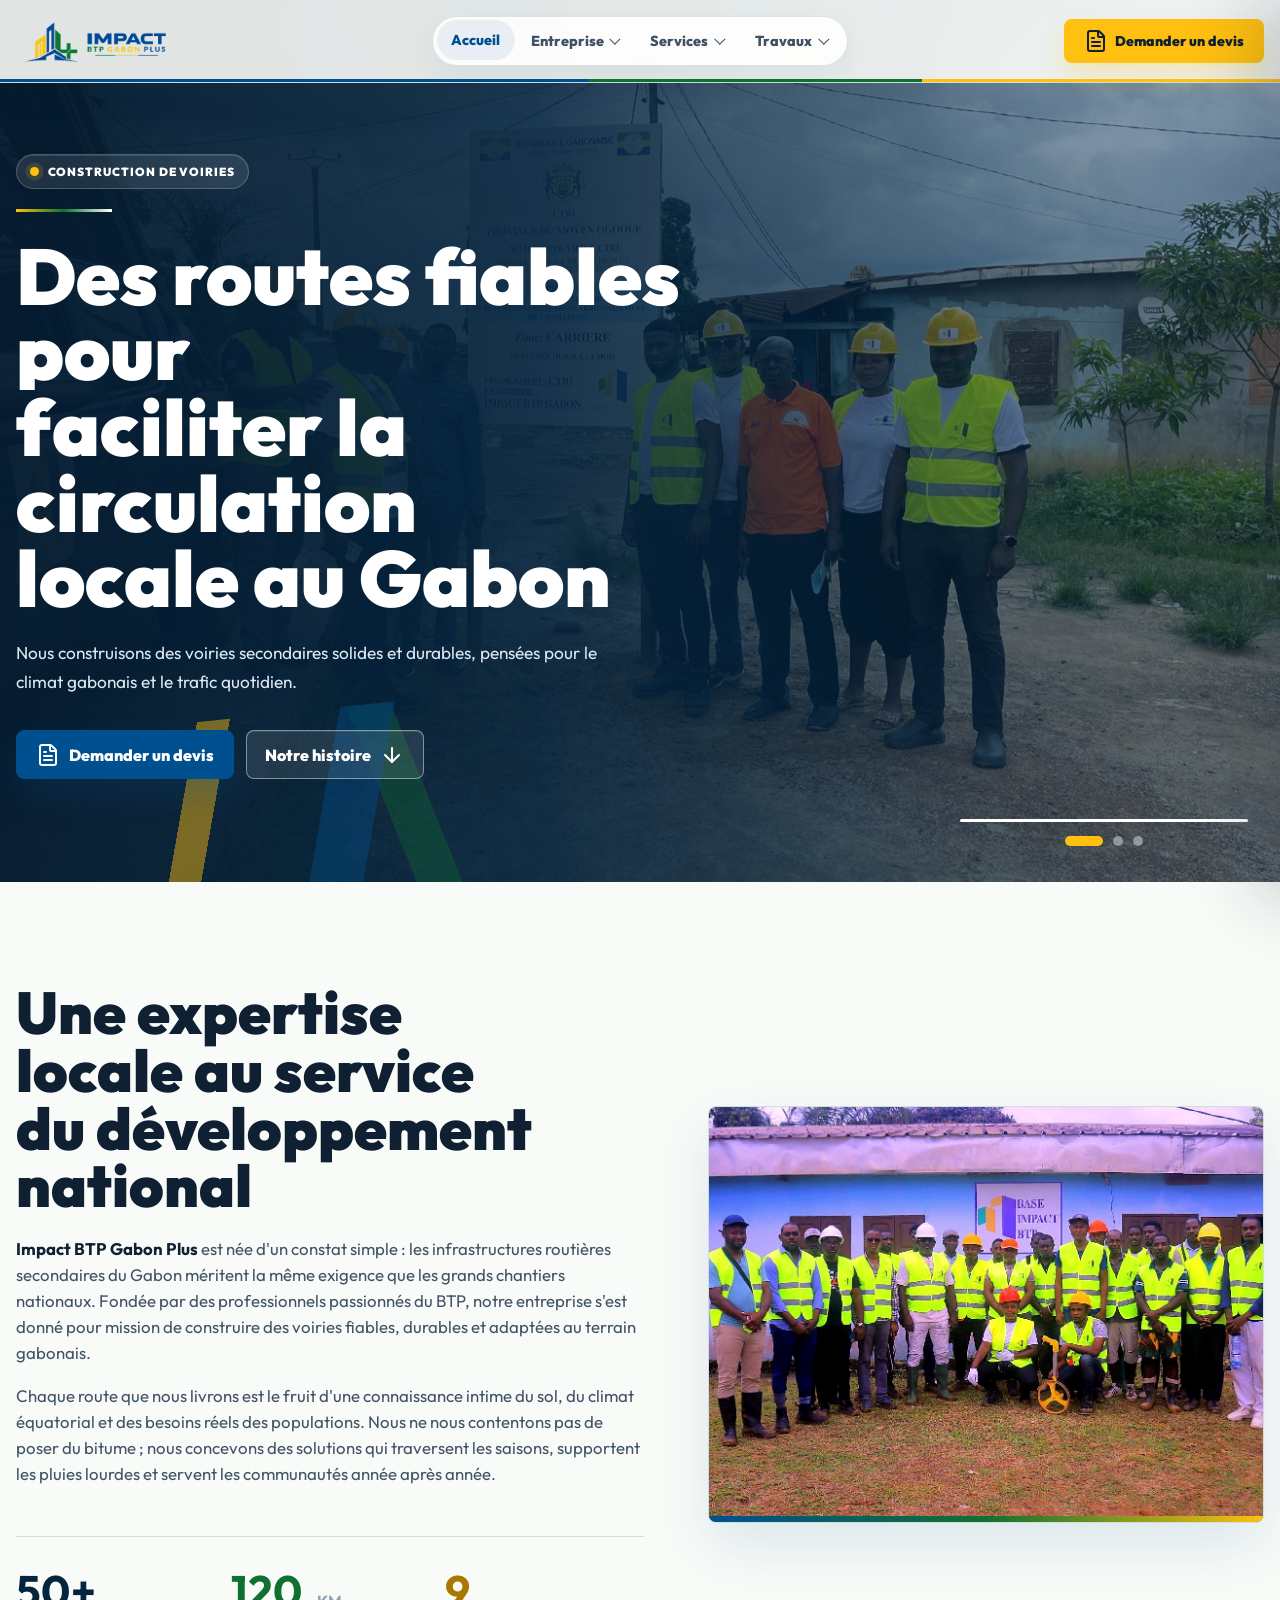
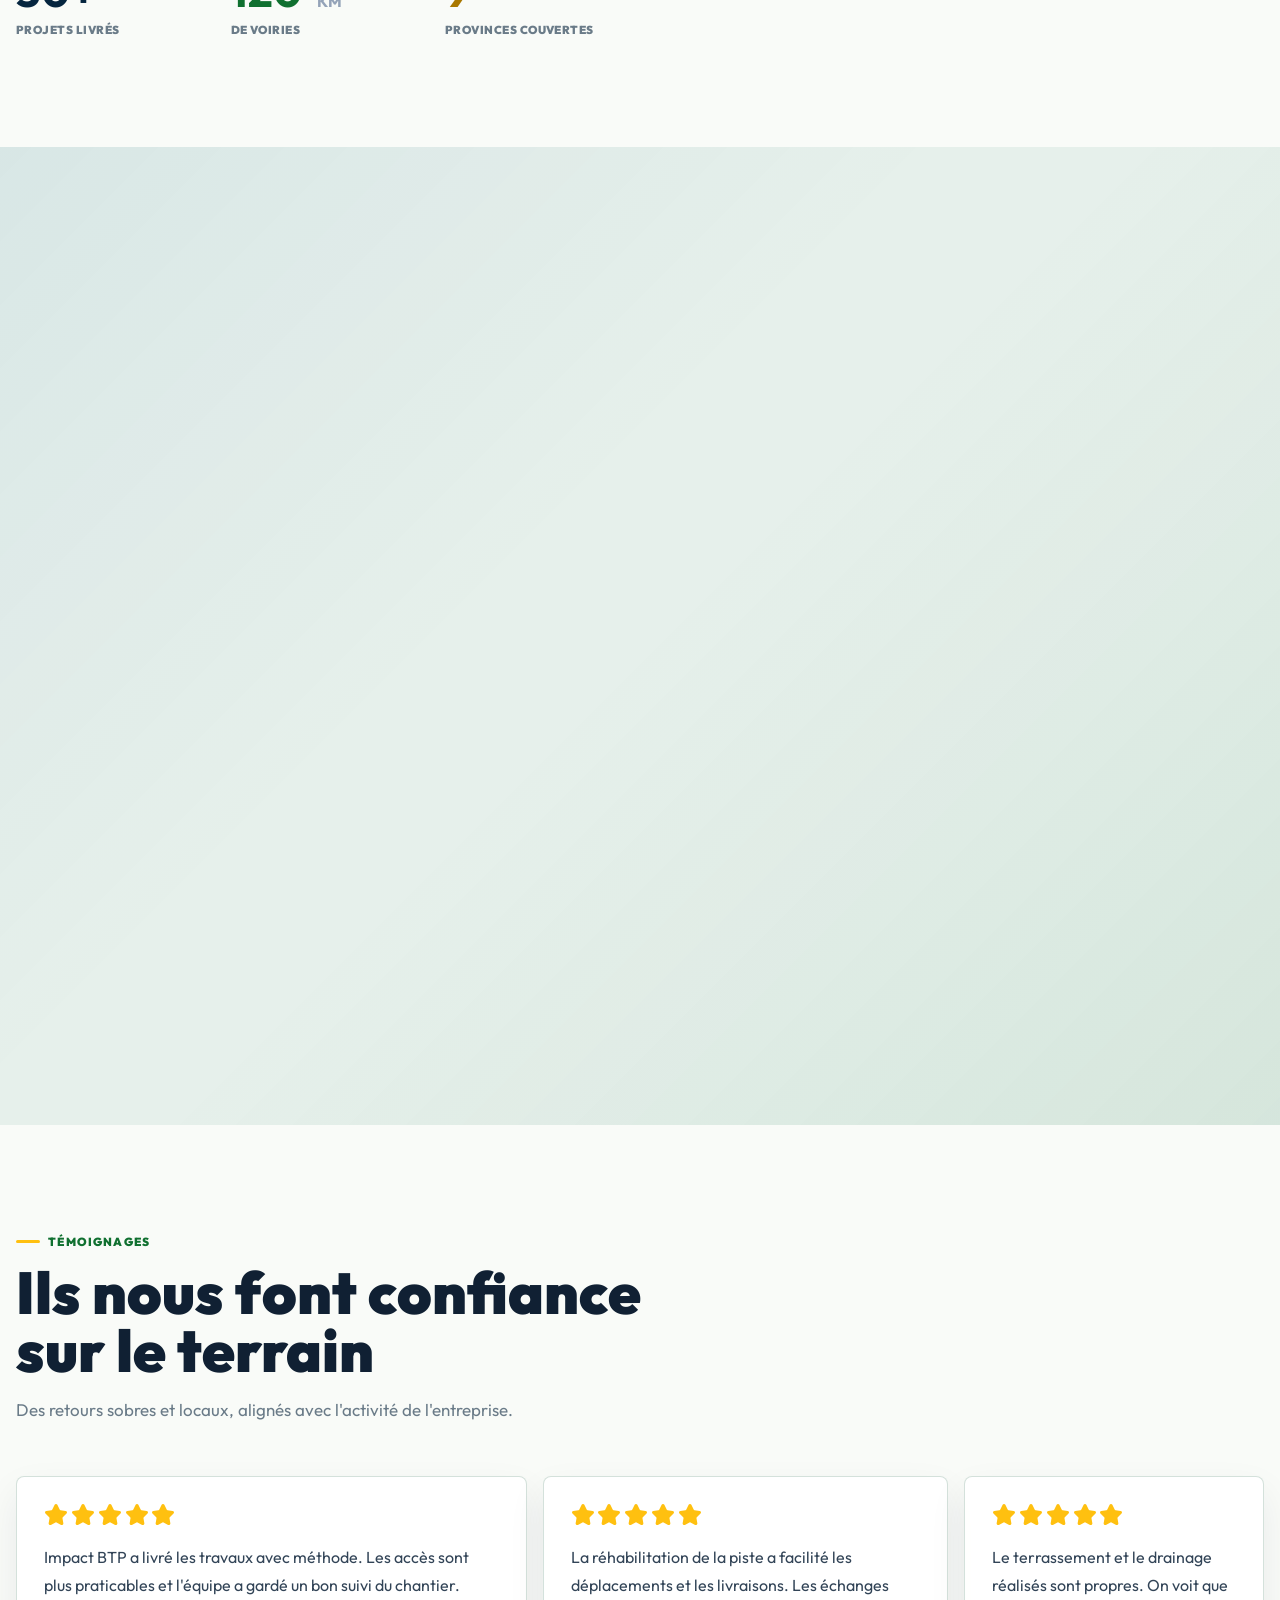
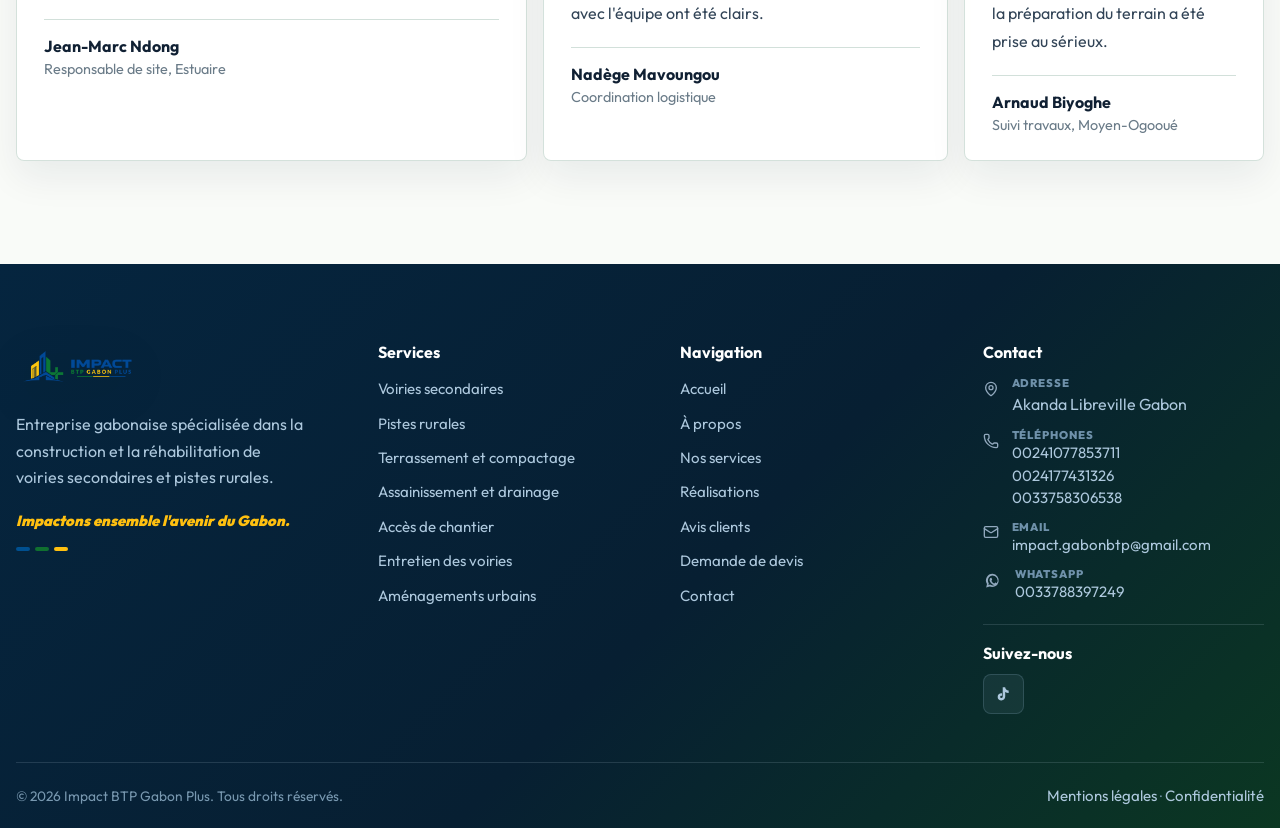
==== commit 1a70c331: "2nd" ====
--- a/index.html
+++ b/index.html
@@ -7,7 +7,7 @@
   <meta name="description" content="Impact BTP Gabon Plus construit, réhabilite et entretient des voiries secondaires, pistes rurales et accès de chantier au Gabon.">
   <link rel="preconnect" href="https://fonts.googleapis.com">
   <link rel="preconnect" href="https://fonts.gstatic.com" crossorigin>
-  <link href="https://fonts.googleapis.com/css2?family=Raleway:wght@300;400;500;600;700;800;900&display=swap" rel="stylesheet">
+  <link href="https://fonts.googleapis.com/css2?family=Outfit:wght@300;400;500;600;700;800;900&display=swap" rel="stylesheet">
   <script src="lucide.min.js"></script>
   <link rel="icon" href="logoibtprvb.png" type="image/png">
   <link rel="stylesheet" href="styles.css">
--- a/styles.css
+++ b/styles.css
@@ -1816,23 +1816,42 @@
 }
 
 .footer-contact-list {
-  margin-bottom: 1.65rem;
+  display: grid;
+  gap: 0.9rem;
+  margin-bottom: 0;
 }
 
 .footer-contact-list li {
   display: flex;
   align-items: flex-start;
-  gap: 0.65rem;
+  gap: 0.8rem;
   color: #a8c6e0;
 }
 
 .footer-contact-list li > i,
 .footer-contact-list li > svg {
-  margin-top: 0.12rem;
+  margin-top: 0.18rem;
 }
 
 .footer-contact-list span {
-  line-height: 1.5;
+  display: grid;
+  min-width: 0;
+  gap: 0.22rem;
+  line-height: 1.45;
+}
+
+.footer-contact-list small {
+  color: #6f91aa;
+  font-size: 0.7rem;
+  font-weight: 850;
+  letter-spacing: 0.08em;
+  line-height: 1;
+  text-transform: uppercase;
+}
+
+.footer-phone-links {
+  display: grid;
+  gap: 0.18rem;
 }
 
 .footer-contact-list svg,
@@ -1851,11 +1870,13 @@
 }
 
 .footer-social {
-  margin-top: 1.6rem;
+  margin-top: 1.35rem;
+  border-top: 1px solid rgba(207, 226, 241, 0.14);
+  padding-top: 1.25rem;
 }
 
 .footer-social h3 {
-  margin-bottom: 0.9rem;
+  margin-bottom: 0.8rem;
 }
 
 .social-links {
@@ -2108,3 +2129,1361 @@
     flex-direction: column;
   }
 }
+
+/* 2026 logo-led redesign */
+:root {
+  --blue: #005090;
+  --blue-dark: #003f73;
+  --blue-ink: #05253f;
+  --blue-soft: #dfeef8;
+  --green: #107030;
+  --green-dark: #0b5726;
+  --green-soft: #dfeee3;
+  --yellow: #ffc010;
+  --yellow-soft: #fff4cb;
+  --ink: #102033;
+  --text: #38495a;
+  --muted: #6a7b88;
+  --line: #ceddd6;
+  --soft: #edf4f0;
+  --surface: #f9fbf8;
+  --surface-strong: #e6f0eb;
+  --white: #ffffff;
+  --shadow: 0 22px 55px rgba(0, 80, 144, 0.12);
+  --shadow-tight: 0 14px 32px rgba(16, 32, 51, 0.1);
+  --radius: 0.5rem;
+  --ease: cubic-bezier(0.16, 1, 0.3, 1);
+}
+
+html {
+  background: var(--soft);
+}
+
+body {
+  min-height: 100dvh;
+  background:
+    linear-gradient(180deg, rgba(255, 255, 255, 0.76), rgba(237, 244, 240, 0.92)),
+    linear-gradient(90deg, rgba(0, 80, 144, 0.05) 0 1px, transparent 1px),
+    linear-gradient(180deg, rgba(16, 112, 48, 0.05) 0 1px, transparent 1px),
+    var(--soft);
+  background-size: auto, 4.8rem 4.8rem, 4.8rem 4.8rem, auto;
+  color: var(--text);
+  font-family: Outfit, Raleway, Arial, sans-serif;
+  letter-spacing: 0;
+}
+
+::selection {
+  background: rgba(255, 192, 16, 0.45);
+  color: var(--ink);
+}
+
+svg {
+  stroke-width: 2;
+}
+
+.container {
+  width: min(calc(100% - 2rem), 82rem);
+}
+
+.site-header {
+  border-bottom: 1px solid rgba(206, 221, 214, 0.86);
+  background: rgba(249, 251, 248, 0.9);
+  box-shadow: 0 10px 35px rgba(16, 32, 51, 0.08);
+  backdrop-filter: blur(18px);
+}
+
+.site-header::after {
+  content: "";
+  position: absolute;
+  right: 0;
+  bottom: 0;
+  left: 0;
+  height: 3px;
+  background: linear-gradient(90deg, var(--blue) 0 46%, var(--green) 46% 72%, var(--yellow) 72% 100%);
+}
+
+.site-header-inner {
+  width: min(calc(100% - 2rem), 82rem);
+  min-height: 82px;
+  grid-template-columns: minmax(11rem, 1fr) auto minmax(12rem, 1fr);
+}
+
+.brand img {
+  width: clamp(154px, 13vw, 206px);
+}
+
+.desktop-nav {
+  gap: 0;
+  border: 1px solid rgba(206, 221, 214, 0.78);
+  border-radius: 999px;
+  padding: 0.25rem;
+  background: rgba(255, 255, 255, 0.88);
+  box-shadow: inset 0 1px 0 rgba(255, 255, 255, 0.82), 0 10px 28px rgba(16, 32, 51, 0.06);
+}
+
+.nav-link,
+.nav-trigger {
+  min-height: 2.45rem;
+  border-radius: 999px;
+  color: #405263;
+  font-size: 0.9rem;
+  font-weight: 800;
+  letter-spacing: 0;
+}
+
+.nav-link {
+  padding-inline: 0.9rem;
+}
+
+.nav-trigger {
+  padding-inline: 1rem;
+}
+
+.nav-link:hover,
+.nav-link.is-active,
+.nav-item.is-open > .nav-trigger,
+.nav-item:hover > .nav-trigger {
+  background: rgba(0, 80, 144, 0.08);
+  color: var(--blue);
+  transform: translateY(-1px);
+}
+
+.mega-menu {
+  top: calc(100% + 1px);
+  width: min(62rem, calc(100vw - 2rem));
+  gap: 0.75rem;
+  border: 1px solid rgba(206, 221, 214, 0.92);
+  border-radius: 0 0 var(--radius) var(--radius);
+  padding: 0.85rem;
+  background: rgba(249, 251, 248, 0.98);
+  box-shadow: 0 28px 70px rgba(16, 32, 51, 0.16);
+}
+
+.mega-wide {
+  width: min(70rem, calc(100vw - 2rem));
+}
+
+.mega-col {
+  padding: 0.85rem 0.9rem;
+}
+
+.mega-col p {
+  color: var(--green);
+  font-size: 0.72rem;
+  letter-spacing: 0.08em;
+}
+
+.mega-col a {
+  border-bottom: 1px solid rgba(206, 221, 214, 0.62);
+  padding: 0.58rem 0;
+  color: var(--ink);
+  font-size: clamp(1rem, 1.05vw, 1.12rem);
+}
+
+.mega-col a:last-child {
+  border-bottom: 0;
+}
+
+.mega-col a:hover {
+  color: var(--blue);
+  transform: translateX(0.2rem);
+}
+
+.mega-preview {
+  min-height: 15rem;
+  border-radius: var(--radius);
+  padding: 1.15rem;
+}
+
+.mega-preview::before {
+  background: linear-gradient(180deg, rgba(5, 37, 63, 0.1), rgba(5, 37, 63, 0.82));
+}
+
+.mega-preview span {
+  border-radius: 999px;
+  background: var(--yellow);
+  color: var(--ink);
+  letter-spacing: 0.08em;
+}
+
+.mega-preview strong {
+  max-width: 26rem;
+  font-size: clamp(1.08rem, 1.35vw, 1.45rem);
+}
+
+.nav-cta,
+.btn {
+  min-height: 3.1rem;
+  border-radius: var(--radius);
+  padding-inline: 1.18rem;
+  font-weight: 850;
+  letter-spacing: 0;
+  transition:
+    transform 0.25s var(--ease),
+    background 0.25s var(--ease),
+    border-color 0.25s var(--ease),
+    color 0.25s var(--ease),
+    box-shadow 0.25s var(--ease);
+}
+
+.nav-cta:active,
+.btn:active,
+.menu-toggle:active,
+.mobile-close:active,
+.back-to-top:active {
+  transform: translateY(1px) scale(0.99);
+}
+
+.nav-cta {
+  min-height: 2.75rem;
+  gap: 0.45rem;
+  background: var(--yellow);
+  color: var(--ink);
+  box-shadow: 0 13px 26px rgba(255, 192, 16, 0.24);
+}
+
+.nav-cta:hover {
+  background: #f0b30f;
+  color: var(--ink);
+}
+
+.btn-primary {
+  border-color: var(--blue);
+  background: var(--blue);
+  color: #fff;
+  box-shadow: 0 16px 32px rgba(0, 80, 144, 0.2);
+}
+
+.btn-primary:hover {
+  border-color: var(--blue-dark);
+  background: var(--blue-dark);
+  box-shadow: 0 18px 36px rgba(0, 63, 115, 0.24);
+}
+
+.btn-outline {
+  border-color: rgba(255, 255, 255, 0.44);
+  background: rgba(255, 255, 255, 0.1);
+  color: #fff;
+  box-shadow: inset 0 1px 0 rgba(255, 255, 255, 0.1);
+  backdrop-filter: blur(12px);
+}
+
+.btn-outline:hover {
+  border-color: rgba(255, 192, 16, 0.9);
+  background: rgba(255, 192, 16, 0.16);
+}
+
+.btn-light {
+  border-color: rgba(206, 221, 214, 0.9);
+  background: #fff;
+  color: var(--ink);
+  box-shadow: var(--shadow-tight);
+}
+
+.btn-light:hover {
+  border-color: rgba(0, 80, 144, 0.45);
+  color: var(--blue);
+}
+
+.menu-toggle,
+.mobile-close {
+  border-color: rgba(206, 221, 214, 0.9);
+  border-radius: var(--radius);
+  background: #fff;
+  color: var(--blue);
+  box-shadow: var(--shadow-tight);
+}
+
+@media (min-width: 1024px) {
+  .menu-toggle {
+    display: none !important;
+  }
+}
+
+.mobile-menu {
+  border-left: 1px solid rgba(206, 221, 214, 0.9);
+  background: rgba(249, 251, 248, 0.96);
+  box-shadow: -24px 0 65px rgba(16, 32, 51, 0.2);
+}
+
+.mobile-links a,
+.mobile-accordion-trigger {
+  color: var(--ink);
+}
+
+.mobile-links a {
+  border-radius: var(--radius);
+}
+
+.mobile-links a:hover,
+.mobile-links a.is-active {
+  background: rgba(0, 80, 144, 0.08);
+  color: var(--blue);
+}
+
+.mobile-actions {
+  display: grid;
+  gap: 0.65rem;
+  margin-top: 1rem;
+  padding-top: 1rem;
+  border-top: 1px solid var(--line);
+}
+
+.mobile-primary-cta,
+.mobile-secondary-cta {
+  display: inline-flex;
+  min-height: 3rem;
+  align-items: center;
+  justify-content: center;
+  gap: 0.55rem;
+  border: 1px solid transparent;
+  font-weight: 850;
+}
+
+.mobile-primary-cta {
+  background: var(--blue);
+  color: #fff !important;
+}
+
+.mobile-primary-cta:hover {
+  background: var(--blue-dark) !important;
+  color: #fff !important;
+}
+
+.mobile-secondary-cta {
+  border-color: var(--line) !important;
+  background: #fff;
+}
+
+.mobile-social-link,
+.social-link {
+  border-radius: var(--radius);
+}
+
+.menu-overlay.show {
+  background: rgba(5, 37, 63, 0.48);
+}
+
+.page-main {
+  padding-top: 82px;
+}
+
+.home-main {
+  padding-top: 0;
+}
+
+.home-hero {
+  min-height: max(98dvh, 53rem);
+  background: var(--blue-ink);
+}
+
+.home-hero::before {
+  content: "";
+  position: absolute;
+  bottom: -7rem;
+  left: -12vw;
+  z-index: 3;
+  width: min(64rem, 88vw);
+  height: 18rem;
+  background:
+    linear-gradient(106deg, transparent 0 33%, rgba(255, 192, 16, 0.78) 33% 36%, transparent 36% 46%, rgba(0, 80, 144, 0.68) 46% 51%, transparent 51% 100%),
+    linear-gradient(74deg, transparent 0 54%, rgba(16, 112, 48, 0.58) 54% 58%, transparent 58% 100%);
+  opacity: 0.58;
+  pointer-events: none;
+  transform: rotate(-6deg);
+}
+
+.hero-slide-bg img {
+  filter: saturate(0.96) contrast(1.04);
+}
+
+.hero-overlay {
+  background:
+    linear-gradient(90deg, rgba(5, 27, 47, 0.95) 0%, rgba(5, 37, 63, 0.86) 42%, rgba(5, 37, 63, 0.34) 76%, rgba(5, 37, 63, 0.15) 100%),
+    linear-gradient(180deg, rgba(5, 37, 63, 0.2), rgba(5, 37, 63, 0.56));
+}
+
+.hero-copy {
+  width: min(calc(100% - 2rem), 82rem);
+  padding: clamp(8.2rem, 12vw, 10.8rem) 0 clamp(6rem, 8vw, 7.2rem);
+}
+
+.hero-badge {
+  gap: 0.55rem;
+  margin-bottom: 1.2rem;
+  border: 1px solid rgba(255, 255, 255, 0.2);
+  border-radius: 999px;
+  padding: 0.58rem 0.82rem;
+  background: rgba(255, 255, 255, 0.1);
+  font-size: 0.73rem;
+  letter-spacing: 0.08em;
+  box-shadow: inset 0 1px 0 rgba(255, 255, 255, 0.12);
+}
+
+.hero-badge::before {
+  width: 0.54rem;
+  height: 0.54rem;
+  background: var(--yellow);
+  box-shadow: 0 0 0 0.28rem rgba(255, 192, 16, 0.14);
+}
+
+.hero-line {
+  width: 6rem;
+  height: 3px;
+  margin-bottom: 1.65rem;
+  background: linear-gradient(90deg, var(--yellow), var(--green), #fff);
+}
+
+.home-hero h1 {
+  max-width: 13ch;
+  margin-bottom: 1.4rem;
+  font-size: clamp(3rem, 6.15vw, 5.55rem);
+  font-weight: 900;
+  line-height: 0.96;
+  letter-spacing: 0;
+  text-wrap: balance;
+}
+
+.home-hero p {
+  max-width: 39rem;
+  color: #dbe9f4;
+  font-size: clamp(1.04rem, 1.35vw, 1.22rem);
+  line-height: 1.68;
+}
+
+.hero-actions {
+  gap: 0.75rem;
+}
+
+.hero-bottom {
+  padding-bottom: 2.25rem;
+}
+
+.hero-bottom-inner {
+  width: min(calc(100% - 2rem), 82rem);
+}
+
+.hero-progress-track {
+  width: min(18rem, 50vw);
+  height: 3px;
+  background: rgba(255, 255, 255, 0.24);
+}
+
+.hero-progress {
+  background: #fff;
+}
+
+.hero-dot {
+  width: 0.62rem;
+  height: 0.62rem;
+  background: rgba(255, 255, 255, 0.42);
+}
+
+.hero-dot.on {
+  width: 2.35rem;
+  background: var(--yellow);
+}
+
+.section {
+  padding: clamp(4.8rem, 8vw, 7.2rem) 0;
+}
+
+.section-white {
+  background: var(--surface);
+}
+
+.section-soft {
+  background:
+    linear-gradient(135deg, rgba(0, 80, 144, 0.06), transparent 42%),
+    linear-gradient(315deg, rgba(16, 112, 48, 0.08), transparent 50%),
+    var(--surface-strong);
+}
+
+.section-head {
+  max-width: 54rem;
+  margin-bottom: clamp(2rem, 4vw, 3.2rem);
+}
+
+.section-head.center {
+  margin-inline: 0 auto;
+  text-align: left;
+}
+
+.eyebrow {
+  gap: 0.52rem;
+  margin-bottom: 0.9rem;
+  color: var(--green);
+  font-size: 0.73rem;
+  letter-spacing: 0.1em;
+}
+
+.eyebrow::before {
+  width: 1.5rem;
+  height: 3px;
+  background: var(--yellow);
+}
+
+.eyebrow::after {
+  display: none;
+}
+
+h2,
+.page-title {
+  color: var(--ink);
+  font-size: clamp(2.2rem, 4.6vw, 4.35rem);
+  font-weight: 900;
+  line-height: 0.98;
+  letter-spacing: 0;
+  text-wrap: balance;
+}
+
+.section-head p,
+.lead {
+  max-width: 62ch;
+  color: var(--muted);
+  font-size: 1.06rem;
+  line-height: 1.72;
+}
+
+.page-hero {
+  overflow: hidden;
+  border-bottom: 1px solid rgba(206, 221, 214, 0.9);
+  padding: clamp(5.6rem, 9vw, 8rem) 0 clamp(4.5rem, 7vw, 6.3rem);
+  background:
+    linear-gradient(122deg, rgba(255, 255, 255, 0.94) 0%, rgba(237, 244, 240, 0.94) 58%, rgba(223, 238, 248, 0.78) 100%),
+    var(--surface);
+}
+
+.page-hero::before {
+  content: "";
+  position: absolute;
+  inset: auto -12vw -5rem 42vw;
+  height: 14rem;
+  background:
+    linear-gradient(110deg, transparent 0 38%, rgba(0, 80, 144, 0.12) 38% 42%, transparent 42% 58%, rgba(255, 192, 16, 0.28) 58% 61%, transparent 61% 100%);
+  pointer-events: none;
+  transform: rotate(-5deg);
+}
+
+.page-hero-grid {
+  position: relative;
+  grid-template-columns: minmax(0, 1.08fr) minmax(18rem, 0.82fr);
+  gap: clamp(2rem, 5vw, 4.8rem);
+}
+
+.page-hero .container:not(.page-hero-grid) {
+  position: relative;
+  max-width: 62rem;
+}
+
+.page-hero h1 {
+  max-width: 12ch;
+}
+
+.page-hero p {
+  max-width: 39rem;
+  color: var(--muted);
+  font-size: 1.08rem;
+}
+
+.page-hero-media {
+  position: relative;
+  overflow: hidden;
+  border: 1px solid rgba(206, 221, 214, 0.92);
+  border-radius: var(--radius);
+  box-shadow: var(--shadow);
+}
+
+.page-hero-media::after {
+  content: "";
+  position: absolute;
+  inset: auto 0 0 0;
+  height: 0.45rem;
+  background: linear-gradient(90deg, var(--blue), var(--green), var(--yellow));
+}
+
+.page-hero-media img {
+  height: clamp(20rem, 34vw, 28rem);
+  filter: saturate(0.95) contrast(1.03);
+}
+
+.story-grid,
+.story-feature-grid {
+  grid-template-columns: minmax(0, 1.06fr) minmax(18rem, 0.94fr);
+  gap: clamp(2rem, 5vw, 5rem);
+}
+
+.text-flow {
+  gap: 1.05rem;
+}
+
+.text-flow p,
+.text-flow li {
+  color: #415364;
+}
+
+.story-feature-copy p {
+  max-width: 48rem;
+  font-size: 1.05rem;
+}
+
+.image-card,
+.team-image-card {
+  border: 1px solid rgba(206, 221, 214, 0.92);
+  border-radius: var(--radius);
+  background: #fff;
+  box-shadow: var(--shadow);
+}
+
+.image-card::after {
+  content: "";
+  position: absolute;
+  inset: auto 0 0;
+  height: 0.42rem;
+  background: linear-gradient(90deg, var(--blue), var(--green), var(--yellow));
+}
+
+.image-card img {
+  min-height: 31rem;
+  filter: saturate(0.95) contrast(1.02);
+}
+
+.team-image-card img {
+  min-height: 0;
+}
+
+.stats-row {
+  gap: 1rem;
+}
+
+.stat-item {
+  border-top: 1px solid rgba(206, 221, 214, 0.9);
+  color: var(--muted);
+}
+
+.stat-item strong {
+  color: var(--blue);
+}
+
+.story-stats {
+  border-top: 1px solid rgba(206, 221, 214, 0.92);
+}
+
+.story-stats .stat-item strong {
+  color: var(--blue-ink);
+}
+
+.story-stats .stat-item:nth-child(2) strong {
+  color: var(--green);
+}
+
+.story-stats .stat-item:nth-child(3) strong {
+  color: #a97800;
+}
+
+.service-showcase {
+  display: grid;
+  grid-template-columns: repeat(12, minmax(0, 1fr));
+  gap: 1rem;
+  align-items: stretch;
+}
+
+.service-tile {
+  min-height: 28rem;
+  grid-column: span 3;
+  border: 1px solid rgba(255, 255, 255, 0.16);
+  border-radius: var(--radius);
+  padding: 1.25rem;
+  box-shadow: 0 24px 54px rgba(16, 32, 51, 0.18);
+}
+
+.service-tile:nth-child(1) {
+  grid-column: span 4;
+}
+
+.service-tile:nth-child(2) {
+  grid-column: span 3;
+  margin-top: 3rem;
+}
+
+.service-tile:nth-child(3) {
+  grid-column: span 3;
+}
+
+.service-tile:nth-child(4) {
+  grid-column: span 2;
+  margin-top: 1.5rem;
+}
+
+.service-tile::before {
+  background:
+    linear-gradient(180deg, rgba(5, 37, 63, 0.08), rgba(5, 37, 63, 0.82)),
+    linear-gradient(90deg, rgba(0, 80, 144, 0.5), rgba(16, 112, 48, 0.22));
+}
+
+.service-tile::after {
+  content: "";
+  position: absolute;
+  right: 1.1rem;
+  top: 1.1rem;
+  width: 3.2rem;
+  height: 0.32rem;
+  border-radius: 999px;
+  background: linear-gradient(90deg, var(--yellow), #fff);
+}
+
+.service-tile:hover {
+  box-shadow: 0 28px 65px rgba(16, 32, 51, 0.24);
+  transform: translateY(-0.4rem);
+}
+
+.service-number {
+  width: 2.4rem;
+  height: 2.4rem;
+  border-radius: var(--radius);
+  background: rgba(255, 192, 16, 0.94);
+  color: var(--ink);
+}
+
+.service-tile h3 {
+  font-size: clamp(1.25rem, 1.8vw, 1.58rem);
+}
+
+.service-tile p {
+  color: rgba(255, 255, 255, 0.86);
+}
+
+.card-grid,
+.testimonial-grid,
+.project-grid {
+  display: grid;
+  grid-template-columns: repeat(12, minmax(0, 1fr));
+  gap: 1rem;
+}
+
+.pro-card,
+.testimonial-card,
+.info-card,
+.legal-card,
+.form-card,
+.project-card {
+  border: 1px solid rgba(206, 221, 214, 0.88);
+  border-radius: var(--radius);
+  background: rgba(255, 255, 255, 0.9);
+  box-shadow: 0 16px 38px rgba(16, 32, 51, 0.07);
+}
+
+.pro-card,
+.testimonial-card,
+.info-card {
+  padding: clamp(1.15rem, 2.1vw, 1.9rem);
+}
+
+.pro-card {
+  grid-column: span 4;
+}
+
+.card-grid > .pro-card:nth-child(1) {
+  grid-column: span 5;
+}
+
+.card-grid > .pro-card:nth-child(2) {
+  grid-column: span 4;
+}
+
+.card-grid > .pro-card:nth-child(3) {
+  grid-column: span 3;
+}
+
+.pro-card:hover,
+.info-card:hover,
+.testimonial-card:hover {
+  border-color: rgba(0, 80, 144, 0.28);
+  box-shadow: 0 22px 50px rgba(0, 80, 144, 0.11);
+  transform: translateY(-0.28rem);
+}
+
+.card-icon {
+  width: 3rem;
+  height: 3rem;
+  border: 1px solid rgba(0, 80, 144, 0.12);
+  border-radius: var(--radius);
+  background: linear-gradient(135deg, rgba(0, 80, 144, 0.12), rgba(16, 112, 48, 0.1));
+  color: var(--blue);
+}
+
+.pro-card:nth-child(2n) .card-icon,
+.info-card:nth-child(2n) .card-icon,
+.service-detail:nth-child(2n) .card-icon {
+  background: rgba(16, 112, 48, 0.11);
+  color: var(--green);
+}
+
+.pro-card:nth-child(3n) .card-icon,
+.info-card:nth-child(3n) .card-icon,
+.service-detail:nth-child(3n) .card-icon {
+  background: rgba(255, 192, 16, 0.18);
+  color: #9a6c00;
+}
+
+.pro-card h3,
+.info-card h3 {
+  color: var(--ink);
+  font-size: 1.2rem;
+}
+
+.testimonial-card {
+  grid-column: span 4;
+}
+
+.testimonial-grid > .testimonial-card:nth-child(1),
+.testimonial-grid > .testimonial-card:nth-child(5) {
+  grid-column: span 5;
+}
+
+.testimonial-grid > .testimonial-card:nth-child(2),
+.testimonial-grid > .testimonial-card:nth-child(4) {
+  grid-column: span 4;
+}
+
+.testimonial-grid > .testimonial-card:nth-child(3),
+.testimonial-grid > .testimonial-card:nth-child(6) {
+  grid-column: span 3;
+}
+
+.stars {
+  color: var(--yellow);
+}
+
+.testimonial-card blockquote {
+  color: #324457;
+  font-style: normal;
+}
+
+.testimonial-card footer {
+  border-top: 1px solid rgba(206, 221, 214, 0.9);
+}
+
+.quote-section {
+  background:
+    linear-gradient(135deg, rgba(5, 37, 63, 0.98) 0%, rgba(0, 80, 144, 0.95) 45%, rgba(9, 78, 39, 0.95) 100%);
+}
+
+.quote-section::before {
+  background:
+    linear-gradient(90deg, rgba(255, 255, 255, 0.06) 1px, transparent 1px),
+    linear-gradient(180deg, rgba(255, 255, 255, 0.05) 1px, transparent 1px);
+  background-size: 4.6rem 4.6rem;
+  opacity: 0.26;
+}
+
+.quote-copy h2 {
+  max-width: 13ch;
+}
+
+.quote-copy p {
+  color: #d5e6f4;
+}
+
+.quote-link {
+  border-radius: var(--radius);
+}
+
+.quote-media {
+  border-radius: var(--radius);
+  box-shadow: 0 25px 70px rgba(5, 16, 31, 0.28);
+}
+
+.quote-status {
+  border-radius: var(--radius);
+}
+
+.quote-steps {
+  border-top-color: rgba(255, 255, 255, 0.2);
+}
+
+.page-hero + .section {
+  border-top: 0;
+}
+
+.service-list {
+  gap: 0.9rem;
+}
+
+.service-detail {
+  position: relative;
+  grid-template-columns: 4.25rem minmax(0, 1fr) minmax(14rem, 0.42fr);
+  gap: 1.25rem;
+  overflow: hidden;
+  border: 1px solid rgba(206, 221, 214, 0.9);
+  border-radius: var(--radius);
+  background: rgba(255, 255, 255, 0.92);
+  box-shadow: 0 14px 32px rgba(16, 32, 51, 0.07);
+}
+
+.service-detail::before {
+  content: "";
+  position: absolute;
+  inset: 0 auto 0 0;
+  width: 0.28rem;
+  background: var(--blue);
+}
+
+.service-detail:nth-child(2n)::before {
+  background: var(--green);
+}
+
+.service-detail:nth-child(3n)::before {
+  background: var(--yellow);
+}
+
+.service-detail h2 {
+  color: var(--ink);
+  font-size: clamp(1.5rem, 2.1vw, 2.15rem);
+}
+
+.service-detail-img {
+  height: 12.5rem;
+  border-radius: var(--radius);
+  box-shadow: none;
+}
+
+.project-card {
+  grid-column: span 4;
+  overflow: hidden;
+}
+
+.project-grid > .project-card:nth-child(1),
+.project-grid > .project-card:nth-child(6) {
+  grid-column: span 5;
+}
+
+.project-grid > .project-card:nth-child(2),
+.project-grid > .project-card:nth-child(5) {
+  grid-column: span 4;
+}
+
+.project-grid > .project-card:nth-child(3),
+.project-grid > .project-card:nth-child(4) {
+  grid-column: span 3;
+}
+
+.project-card img {
+  height: 17.5rem;
+}
+
+.project-grid > .project-card:nth-child(1) img,
+.project-grid > .project-card:nth-child(6) img {
+  height: 20rem;
+}
+
+.project-card div {
+  padding: 1.2rem;
+}
+
+.project-card span {
+  color: var(--green);
+  letter-spacing: 0.08em;
+}
+
+.project-card h3 {
+  color: var(--ink);
+}
+
+.before-after {
+  border: 1px solid rgba(206, 221, 214, 0.92);
+  border-radius: var(--radius);
+  box-shadow: var(--shadow);
+}
+
+.ba-handle {
+  width: 4px;
+  background: var(--yellow);
+}
+
+.ba-handle::after {
+  border: 3px solid #fff;
+  background: var(--yellow);
+  box-shadow: 0 14px 30px rgba(16, 32, 51, 0.25);
+}
+
+.ba-label {
+  border-radius: var(--radius);
+  background: rgba(5, 37, 63, 0.82);
+}
+
+.contact-grid,
+.form-grid {
+  grid-template-columns: minmax(0, 0.82fr) minmax(0, 1.18fr);
+}
+
+.contact-list {
+  gap: 0.78rem;
+}
+
+.form-card {
+  padding: clamp(1.25rem, 3vw, 2.1rem);
+}
+
+.form-card .section-head {
+  margin-bottom: 1.8rem;
+}
+
+.field label {
+  color: var(--blue-ink);
+  font-size: 0.76rem;
+  letter-spacing: 0.08em;
+}
+
+.field input,
+.field select,
+.field textarea {
+  border: 1px solid rgba(206, 221, 214, 0.95);
+  border-radius: var(--radius);
+  background: #fff;
+  color: var(--ink);
+}
+
+.field input:focus,
+.field select:focus,
+.field textarea:focus {
+  border-color: rgba(0, 80, 144, 0.72);
+  box-shadow: 0 0 0 4px rgba(0, 80, 144, 0.1);
+}
+
+.file-drop {
+  border-color: rgba(16, 112, 48, 0.34);
+  border-radius: var(--radius);
+  background: rgba(16, 112, 48, 0.08);
+}
+
+.file-chip {
+  border-radius: var(--radius);
+  background: var(--surface);
+}
+
+.toast {
+  border-radius: var(--radius);
+  background: #edf9f0;
+  color: #0b5726;
+}
+
+.legal-card {
+  max-width: 58rem;
+  margin-inline: auto;
+  padding: clamp(1.35rem, 3vw, 2.5rem);
+}
+
+.legal-card h2 {
+  color: var(--blue-ink);
+}
+
+.site-footer {
+  background:
+    linear-gradient(135deg, #05253f 0%, #071f32 55%, #0b3722 100%);
+  color: #cfe2f1;
+}
+
+.footer-inner {
+  grid-template-columns: 1.25fr 1fr 1fr 1.18fr;
+}
+
+.footer-logo {
+  width: 128px;
+}
+
+.site-footer p,
+.site-footer a,
+.footer-contact-list li {
+  color: #adc8dd;
+}
+
+.footer-brand-block strong,
+.site-footer a:hover {
+  color: var(--yellow);
+}
+
+.site-footer h3 {
+  color: #fff;
+}
+
+.footer-brand-marks span {
+  height: 0.22rem;
+}
+
+.footer-bottom {
+  border-top: 1px solid rgba(207, 226, 241, 0.14);
+  color: #7898b0;
+}
+
+.back-to-top {
+  border-color: rgba(206, 221, 214, 0.9);
+  border-radius: var(--radius);
+  background: var(--yellow);
+  color: var(--ink);
+  box-shadow: 0 16px 35px rgba(16, 32, 51, 0.16);
+}
+
+.reveal,
+.reveal-left,
+.reveal-right,
+.reveal-scale {
+  transition:
+    opacity 0.75s var(--ease),
+    transform 0.75s var(--ease);
+}
+
+@media (max-width: 1023px) {
+  .site-header-inner {
+    display: flex;
+    align-items: center;
+    justify-content: space-between;
+    width: min(calc(100% - 1.5rem), 82rem);
+    min-height: 78px;
+  }
+
+  .desktop-nav,
+  .desktop-cta {
+    display: none !important;
+  }
+
+  .menu-toggle {
+    display: inline-flex !important;
+    flex: 0 0 2.75rem;
+    border-color: var(--blue);
+    background: var(--blue);
+    color: #fff;
+    box-shadow: 0 12px 28px rgba(0, 80, 144, 0.22);
+  }
+
+  .page-main {
+    padding-top: 78px;
+  }
+
+  .story-grid,
+  .story-feature-grid,
+  .page-hero-grid,
+  .contact-grid,
+  .form-grid,
+  .quote-grid {
+    grid-template-columns: 1fr;
+  }
+
+  .quote-grid {
+    grid-template-areas:
+      "copy"
+      "media"
+      "steps";
+  }
+
+  .page-hero h1,
+  .quote-copy h2,
+  .home-hero h1 {
+    max-width: 14ch;
+  }
+
+  .service-showcase,
+  .card-grid,
+  .testimonial-grid,
+  .project-grid {
+    grid-template-columns: repeat(2, minmax(0, 1fr));
+  }
+
+  .service-tile,
+  .service-tile:nth-child(n),
+  .pro-card,
+  .card-grid > .pro-card:nth-child(n),
+  .testimonial-card,
+  .testimonial-grid > .testimonial-card:nth-child(n),
+  .project-card,
+  .project-grid > .project-card:nth-child(n) {
+    grid-column: auto;
+    margin-top: 0;
+  }
+
+  .service-detail {
+    grid-template-columns: 4.25rem minmax(0, 1fr);
+  }
+
+  .service-detail-img {
+    grid-column: 1 / -1;
+    height: 16rem;
+  }
+
+  .quote-media,
+  .quote-media img {
+    min-height: 23rem;
+  }
+
+  .quote-steps {
+    grid-template-columns: repeat(3, minmax(0, 1fr));
+  }
+
+  .footer-inner {
+    grid-template-columns: repeat(2, minmax(0, 1fr));
+  }
+}
+
+@media (max-width: 700px) {
+  body {
+    background-size: auto, 3.6rem 3.6rem, 3.6rem 3.6rem, auto;
+  }
+
+  .container,
+  .hero-copy,
+  .hero-bottom-inner {
+    width: min(calc(100% - 2rem), 82rem);
+  }
+
+  .site-header-inner {
+    width: min(calc(100% - 1.25rem), 82rem);
+    min-height: 74px;
+  }
+
+  .brand img {
+    width: clamp(132px, 48vw, 168px);
+  }
+
+  .page-main {
+    padding-top: 74px;
+  }
+
+  .home-hero::before {
+    width: 110vw;
+    opacity: 0.38;
+  }
+
+  .home-hero {
+    min-height: max(calc(100dvh - 74px), 42rem);
+  }
+
+  .hero-copy {
+    padding: 4.9rem 0 5.9rem;
+  }
+
+  .home-hero h1 {
+    max-width: 10.8ch;
+    font-size: clamp(2.3rem, 11.4vw, 3.35rem);
+    line-height: 0.99;
+  }
+
+  .home-hero p,
+  .page-hero p,
+  .section-head p,
+  .lead {
+    font-size: 1rem;
+  }
+
+  .hero-bottom-inner {
+    justify-content: flex-start;
+  }
+
+  .hero-progress-track {
+    width: min(16rem, 72vw);
+  }
+
+  .hero-actions,
+  .quote-actions {
+    flex-direction: column;
+  }
+
+  .btn,
+  .hero-actions a,
+  .quote-actions a {
+    width: 100%;
+  }
+
+  .page-hero {
+    padding: 4.8rem 0 3.8rem;
+  }
+
+  h2,
+  .page-title {
+    font-size: clamp(2rem, 10vw, 3.05rem);
+  }
+
+  .page-hero h1,
+  .quote-copy h2 {
+    max-width: 12ch;
+  }
+
+  .page-hero-media img {
+    height: 18.5rem;
+  }
+
+  .section {
+    padding: 4rem 0;
+  }
+
+  .service-showcase,
+  .card-grid,
+  .testimonial-grid,
+  .project-grid,
+  .stats-row,
+  .form-grid-inner,
+  .quote-steps {
+    grid-template-columns: 1fr;
+  }
+
+  .service-tile {
+    min-height: 23rem;
+  }
+
+  .service-detail {
+    grid-template-columns: 1fr;
+    padding: 1.2rem;
+  }
+
+  .service-detail::before {
+    inset: 0 0 auto 0;
+    width: 100%;
+    height: 0.3rem;
+  }
+
+  .image-card img,
+  .before-after,
+  .before-after > img,
+  .ba-after img {
+    min-height: 22rem;
+  }
+
+  .project-card img,
+  .project-grid > .project-card:nth-child(n) img {
+    height: 16rem;
+  }
+
+  .quote-media,
+  .quote-media img {
+    min-height: 22rem;
+  }
+
+  .quote-steps article {
+    border-right: 0;
+    border-bottom: 1px solid rgba(213, 230, 244, 0.16);
+    padding-inline: 0;
+  }
+
+  .quote-steps article:last-child {
+    border-bottom: 0;
+  }
+
+  .footer-inner {
+    grid-template-columns: 1fr;
+  }
+
+  .footer-bottom {
+    align-items: flex-start;
+    flex-direction: column;
+  }
+}
+
+@media (prefers-reduced-motion: reduce) {
+  *,
+  *::before,
+  *::after {
+    animation-duration: 0.01ms !important;
+    animation-iteration-count: 1 !important;
+    scroll-behavior: auto !important;
+    transition-duration: 0.01ms !important;
+  }
+}
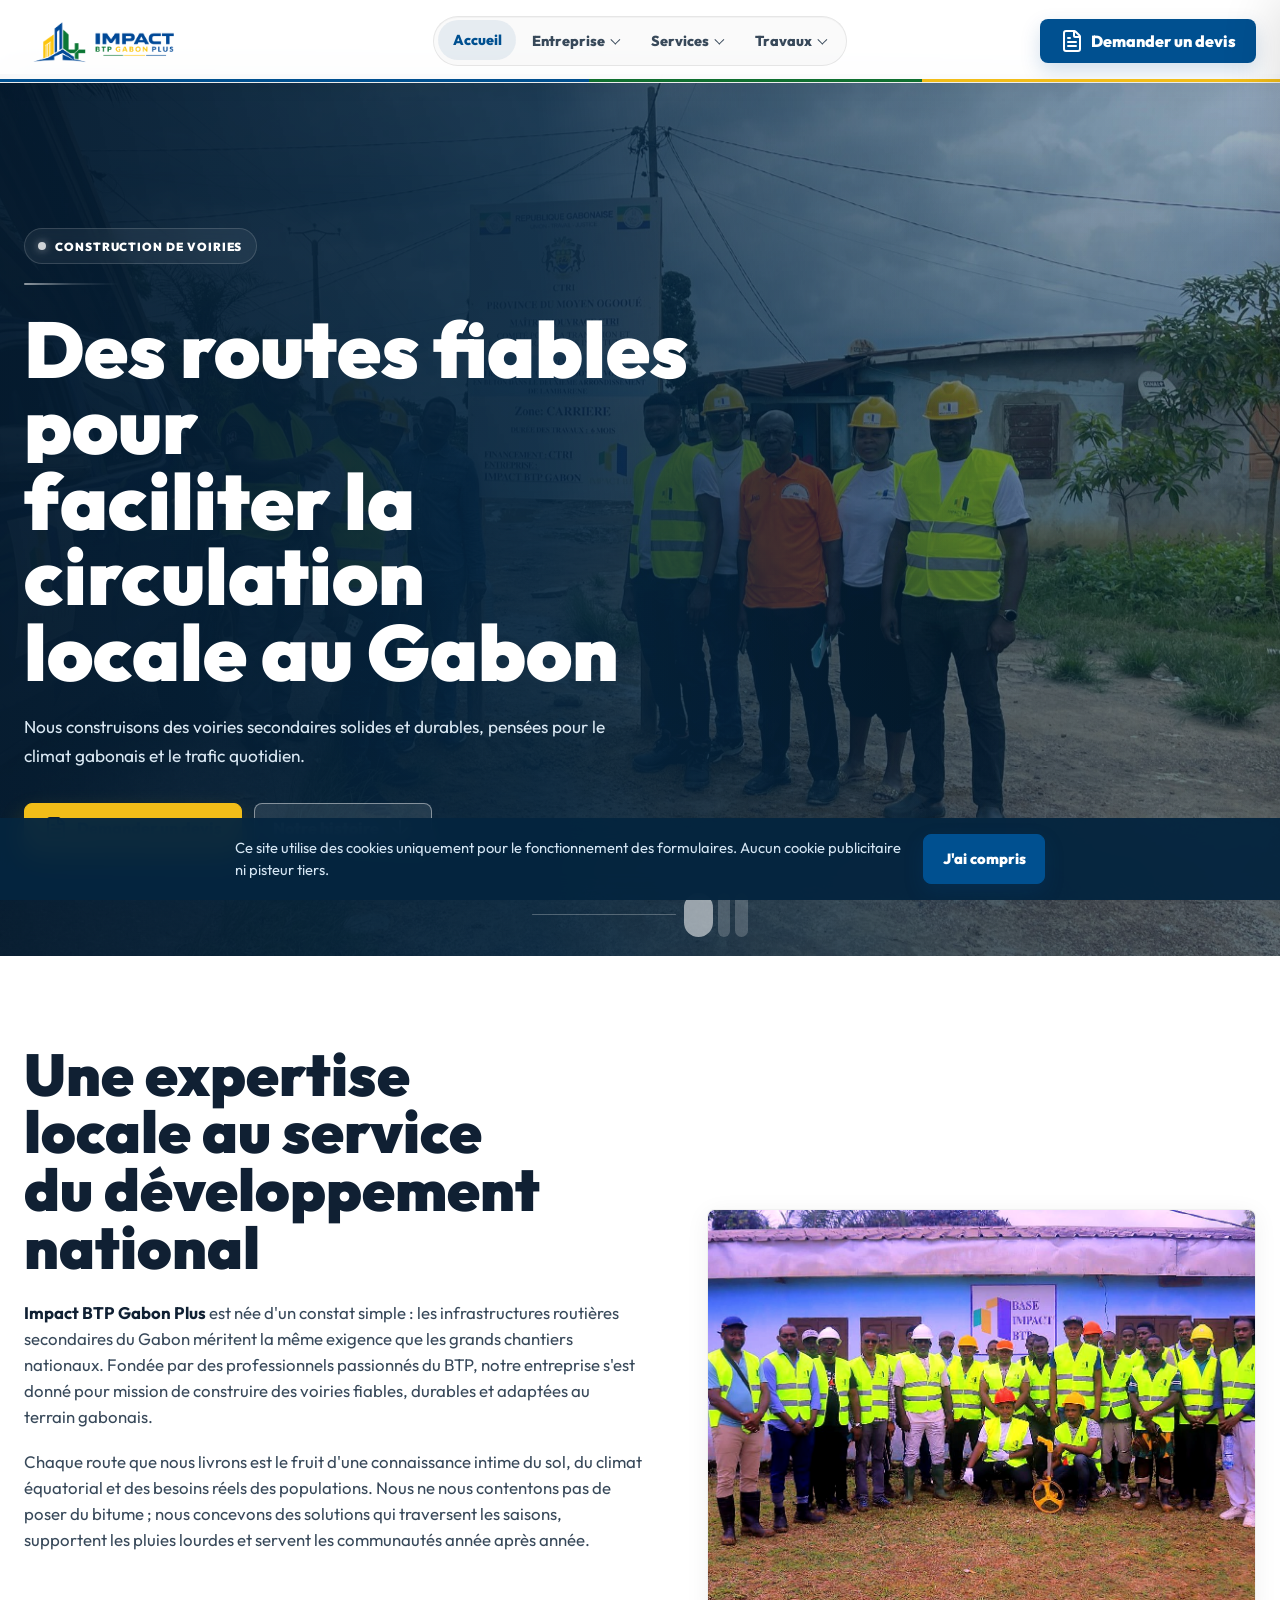
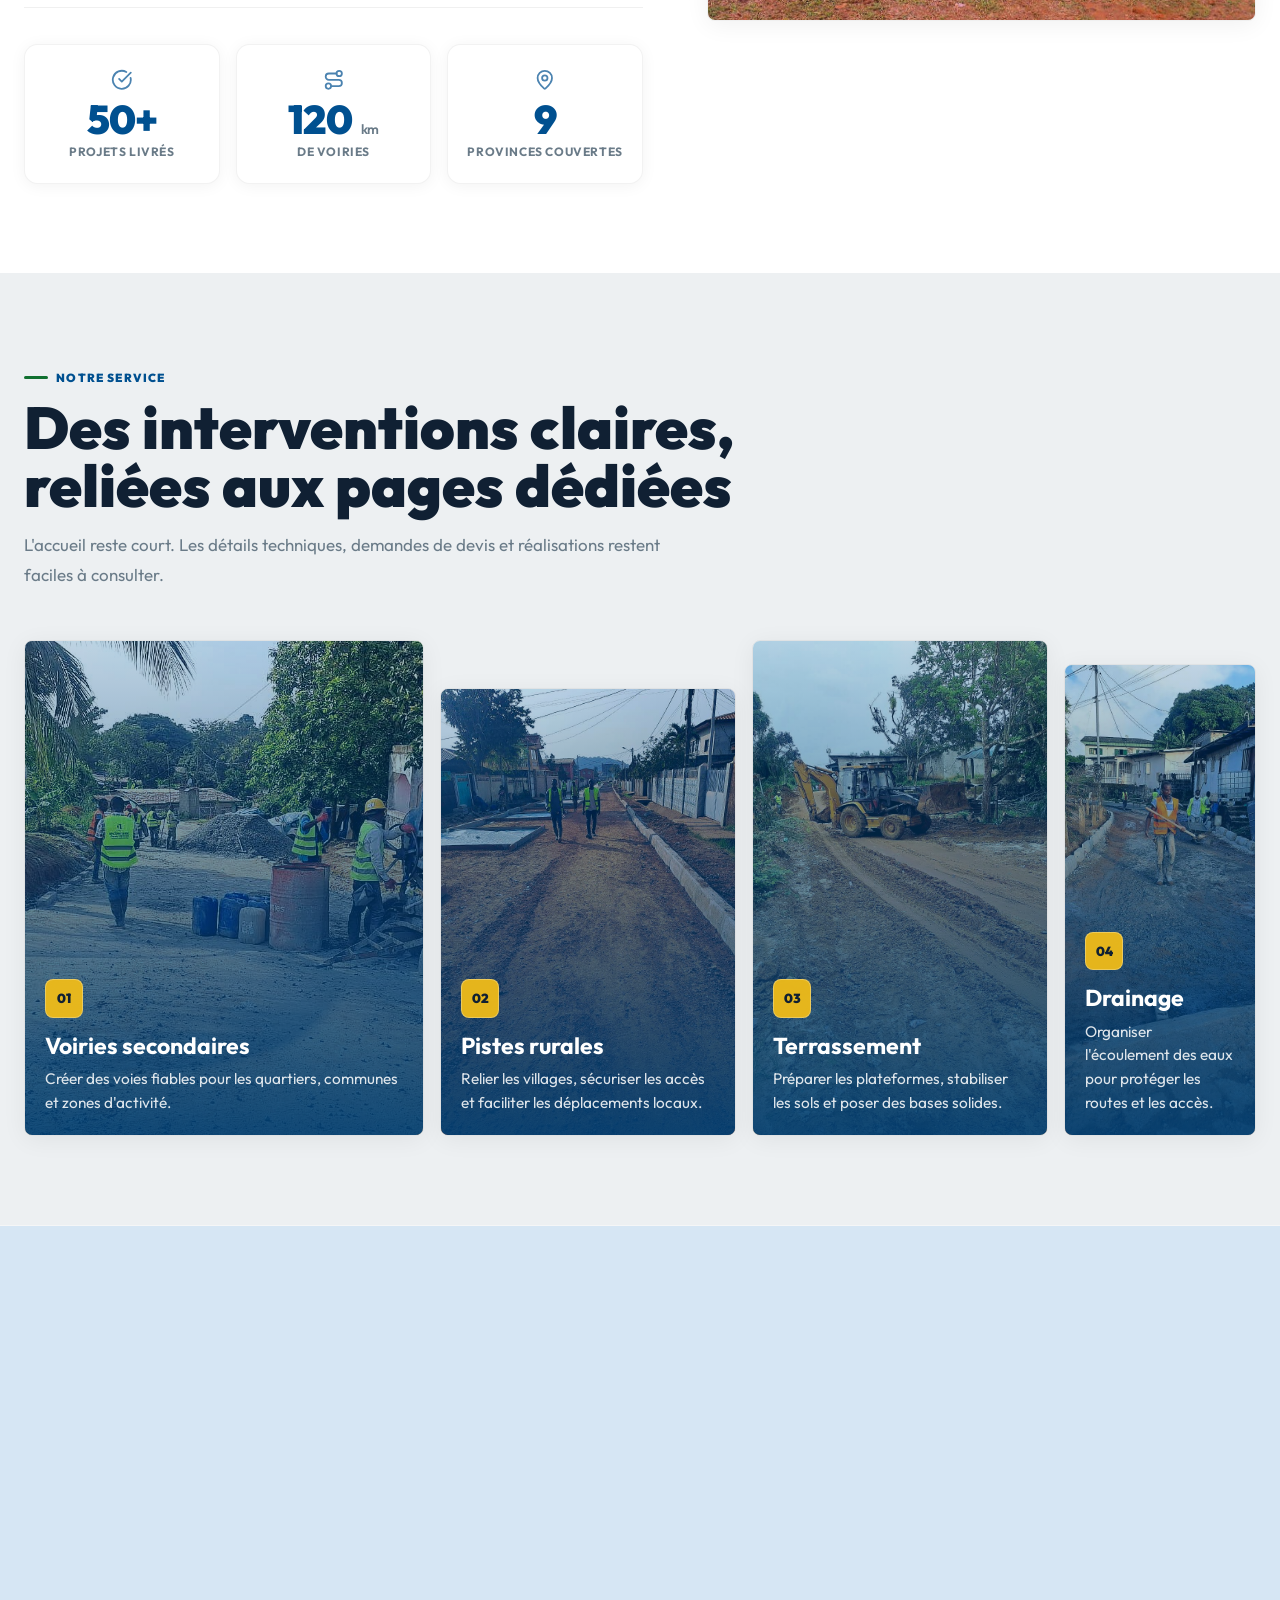
==== commit 9666ece0: "3rd" ====
--- a/index.html
+++ b/index.html
@@ -3,23 +3,128 @@
 <head>
   <meta charset="UTF-8">
   <meta name="viewport" content="width=device-width, initial-scale=1.0">
-  <title>Impact BTP Gabon Plus - Voiries fiables et durables</title>
-  <meta name="description" content="Impact BTP Gabon Plus construit, réhabilite et entretient des voiries secondaires, pistes rurales et accès de chantier au Gabon.">
+  <title>Impact BTP Gabon Plus | Voiries &amp; pistes au Gabon</title>
+  <meta name="description" content="Impact BTP Gabon Plus construit et réhabilite voiries, pistes rurales, drainage et accès de chantier à Libreville, Akanda et au Gabon.">
+  <meta name="robots" content="index, follow, max-image-preview:large">
+  <meta name="theme-color" content="#f5f6f7">
+  <link rel="canonical" href="https://impactbtpgabonplus.com/">
+  <meta property="og:locale" content="fr_GA">
+  <meta property="og:type" content="website">
+  <meta property="og:site_name" content="Impact BTP Gabon Plus">
+  <meta property="og:title" content="Impact BTP Gabon Plus | Voiries &amp; pistes au Gabon">
+  <meta property="og:description" content="Construction et réhabilitation de voiries, pistes rurales, drainage et accès de chantier à Libreville, Akanda et au Gabon.">
+  <meta property="og:url" content="https://impactbtpgabonplus.com/">
+  <meta property="og:image" content="https://impactbtpgabonplus.com/photos/used/hero-coulage-voirie-beton.jpg">
+  <meta property="og:image:width" content="1280">
+  <meta property="og:image:height" content="720">
+  <meta name="twitter:card" content="summary_large_image">
   <link rel="preconnect" href="https://fonts.googleapis.com">
   <link rel="preconnect" href="https://fonts.gstatic.com" crossorigin>
-  <link href="https://fonts.googleapis.com/css2?family=Outfit:wght@300;400;500;600;700;800;900&display=swap" rel="stylesheet">
-  <script src="lucide.min.js"></script>
-  <link rel="icon" href="logoibtprvb.png" type="image/png">
+  <link href="https://fonts.googleapis.com/css2?family=Outfit:wght@300;400;500;600;700;800;900&amp;display=swap" rel="stylesheet">
+  <link rel="preload" as="style" href="https://fonts.googleapis.com/css2?family=Outfit:wght@300;400;500;600;700;800;900&display=swap">
+  <link rel="preload" as="image" href="photos/used/hero1.jpeg" fetchpriority="high">
+  <script src="lucide.min.js" defer></script>
+  <link rel="icon" type="image/png" sizes="32x32" href="photos/logos/logoibtprvb.png">
+  <link rel="apple-touch-icon" href="photos/logos/logoibtprvb.png">
   <link rel="stylesheet" href="styles.css">
+  <script type="application/ld+json">
+  {
+    "@context": "https://schema.org",
+    "@graph": [
+      {
+        "@type": ["LocalBusiness", "HomeAndConstructionBusiness"],
+        "@id": "https://impactbtpgabonplus.com/#localbusiness",
+        "name": "Impact BTP Gabon Plus",
+        "url": "https://impactbtpgabonplus.com/",
+        "logo": "https://impactbtpgabonplus.com/photos/logos/logoibtprvb.png",
+        "image": [
+          "https://impactbtpgabonplus.com/photos/used/hero-coulage-voirie-beton.jpg",
+          "https://impactbtpgabonplus.com/photos/used/equipe-impact-btp-terrain.jpg"
+        ],
+        "description": "Entreprise gabonaise spécialisée dans la construction et la réhabilitation de voiries secondaires, pistes rurales, drainage, terrassement et accès de chantier.",
+        "telephone": ["+241077853711", "+241077431326", "+33758306538"],
+        "email": "impact.gabonbtp@gmail.com",
+        "address": {
+          "@type": "PostalAddress",
+          "streetAddress": "Akanda",
+          "addressLocality": "Libreville",
+          "addressRegion": "Estuaire",
+          "addressCountry": "GA"
+        },
+        "geo": {
+          "@type": "GeoCoordinates",
+          "latitude": 0.5001,
+          "longitude": 9.418
+        },
+        "areaServed": ["Akanda", "Libreville", "Estuaire", "Gabon"],
+        "openingHoursSpecification": [
+          {
+            "@type": "OpeningHoursSpecification",
+            "dayOfWeek": ["Monday", "Tuesday", "Wednesday", "Thursday", "Friday", "Saturday"],
+            "opens": "08:00",
+            "closes": "18:00"
+          }
+        ],
+        "priceRange": "Sur devis",
+        "sameAs": ["https://www.tiktok.com/@impact.btp.gabon?_r=1&_t=ZN-97V0LAjyrQ6"],
+        "hasOfferCatalog": {
+          "@type": "OfferCatalog",
+          "name": "Travaux BTP et infrastructures locales",
+          "itemListElement": [
+            {"@type": "Offer", "itemOffered": {"@type": "Service", "name": "Construction de voiries secondaires"}},
+            {"@type": "Offer", "itemOffered": {"@type": "Service", "name": "Réhabilitation de pistes rurales"}},
+            {"@type": "Offer", "itemOffered": {"@type": "Service", "name": "Terrassement et compactage"}},
+            {"@type": "Offer", "itemOffered": {"@type": "Service", "name": "Assainissement et drainage"}}
+          ]
+        }
+      },
+      {
+        "@type": "WebSite",
+        "@id": "https://impactbtpgabonplus.com/#website",
+        "url": "https://impactbtpgabonplus.com/",
+        "name": "Impact BTP Gabon Plus",
+        "publisher": {"@id": "https://impactbtpgabonplus.com/#localbusiness"},
+        "inLanguage": "fr-GA"
+      },
+      {
+        "@type": "FAQPage",
+        "@id": "https://impactbtpgabonplus.com/#faq",
+        "mainEntity": [
+          {
+            "@type": "Question",
+            "name": "Dans quelles zones Impact BTP Gabon Plus intervient-il ?",
+            "acceptedAnswer": {"@type": "Answer", "text": "L'entreprise intervient à Akanda, Libreville, dans l'Estuaire et peut étudier des projets dans les autres provinces du Gabon selon les moyens à mobiliser."}
+          },
+          {
+            "@type": "Question",
+            "name": "Quels travaux de voirie sont proposés ?",
+            "acceptedAnswer": {"@type": "Answer", "text": "Impact BTP Gabon Plus réalise des voiries secondaires, pistes rurales, accès de chantier, terrassement, compactage, drainage et aménagements urbains."}
+          },
+          {
+            "@type": "Question",
+            "name": "Comment demander un devis BTP au Gabon ?",
+            "acceptedAnswer": {"@type": "Answer", "text": "Il suffit d'envoyer la localisation, le type de projet, l'état actuel du terrain, des photos si disponibles et le délai souhaité via la page de devis."}
+          },
+          {
+            "@type": "Question",
+            "name": "Quels sont les délais habituels pour un chantier ?",
+            "acceptedAnswer": {"@type": "Answer", "text": "Les délais dépendent de la nature et de l'étendue du chantier. Après la visite terrain, l'équipe propose un planning clair avec les étapes, les moyens mobilisés et une estimation de la durée des travaux."}
+          }
+        ]
+      }
+    ]
+  }
+  </script>
 </head>
 <body data-page="accueil">
+<a class="skip-link" href="#main-content">Aller au contenu principal</a>
 <div id="siteHeader"></div>
 
-<main class="page-main home-main">
+<main id="main-content" class="page-main home-main">
   <section id="accueil" class="home-hero">
-    <div class="hero-slide-bg on" data-slide="0"><img src="photos/used/hero1.jpeg" alt=""></div>
-    <div class="hero-slide-bg" data-slide="1"><img src="photos/used/hero-piste-avant-rehabilitation.jpg" alt=""></div>
-    <div class="hero-slide-bg" data-slide="2"><img src="photos/used/hero-terrassement-engin.jpg" alt=""></div>
+    <div class="hero-slide-bg on" data-slide="0"><img src="photos/used/hero1.jpeg" width="2048" height="1536" alt="" fetchpriority="high" decoding="async"></div>
+    <div class="hero-slide-bg" data-slide="1"><img src="photos/used/hero-piste-avant-rehabilitation.jpg" width="1280" height="720" alt="" loading="lazy" decoding="async"></div>
+    <div class="hero-slide-bg" data-slide="2"><img src="photos/used/hero-terrassement-engin.jpg" width="1280" height="720" alt="" loading="lazy" decoding="async"></div>
     <div class="hero-overlay"></div>
 
     <div class="hero-slide-content on" data-slide="0">
@@ -45,11 +150,11 @@
       <div class="hero-copy">
         <span class="hero-badge hero-word" style="animation-delay:.15s">Pistes rurales</span>
         <div class="hero-line" style="animation-delay:.42s"></div>
-        <h1>
+        <h2 class="hero-title">
           <span class="hero-word" style="animation-delay:.62s">Désenclaver les zones</span><br>
           <span class="hero-word" style="animation-delay:.9s">rurales du Gabon</span><br>
           <span class="hero-word" style="animation-delay:1.18s">en réhabilitant les pistes</span>
-        </h1>
+        </h2>
         <p class="hero-fade" style="animation-delay:1.65s">Remettre en état les pistes pour désenclaver les communautés et permettre le développement local.</p>
         <div class="hero-actions hero-fade" style="animation-delay:1.95s">
           <a class="btn btn-primary" href="services.html#pistes"><i data-lucide="route"></i> Voir ce service</a>
@@ -60,13 +165,13 @@
 
     <div class="hero-slide-content" data-slide="2">
       <div class="hero-copy">
-        <span class="hero-badge hero-word" style="animation-delay:.15s">Aménagements & chantiers</span>
+        <span class="hero-badge hero-word" style="animation-delay:.15s">Aménagements &amp; chantiers</span>
         <div class="hero-line" style="animation-delay:.42s"></div>
-        <h1>
+        <h2 class="hero-title">
           <span class="hero-word" style="animation-delay:.62s">Aménager les accès</span><br>
           <span class="hero-word" style="animation-delay:.9s">avec rigueur</span><br>
           <span class="hero-word" style="animation-delay:1.18s">et expertise terrain</span>
-        </h1>
+        </h2>
         <p class="hero-fade" style="animation-delay:1.65s">Terrassement, accès de chantier, assainissement : nous préparons le terrain pour l'avenir de vos projets.</p>
         <div class="hero-actions hero-fade" style="animation-delay:1.95s">
           <a class="btn btn-primary" href="services.html"><i data-lucide="hard-hat"></i> Nos services</a>
@@ -97,14 +202,14 @@
         </div>
         <p><strong>Impact BTP Gabon Plus</strong> est née d'un constat simple : les infrastructures routières secondaires du Gabon méritent la même exigence que les grands chantiers nationaux. Fondée par des professionnels passionnés du BTP, notre entreprise s'est donné pour mission de construire des voiries fiables, durables et adaptées au terrain gabonais.</p>
         <p>Chaque route que nous livrons est le fruit d'une connaissance intime du sol, du climat équatorial et des besoins réels des populations. Nous ne nous contentons pas de poser du bitume ; nous concevons des solutions qui traversent les saisons, supportent les pluies lourdes et servent les communautés année après année.</p>
-        <div class="stats-row story-stats">
-          <div class="stat-item"><strong>50+</strong><span>Projets livrés</span></div>
-          <div class="stat-item"><strong>120 <em>km</em></strong><span>De voiries</span></div>
-          <div class="stat-item"><strong>9</strong><span>Provinces couvertes</span></div>
+        <div class="stats-modern">
+          <div class="stat-card"><i data-lucide="check-circle"></i><strong>50+</strong><span>Projets livrés</span></div>
+          <div class="stat-card"><i data-lucide="route"></i><strong>120 <em>km</em></strong><span>De voiries</span></div>
+          <div class="stat-card"><i data-lucide="map-pin"></i><strong>9</strong><span>Provinces couvertes</span></div>
         </div>
       </div>
       <div class="image-card team-image-card reveal-right">
-        <img src="photos/used/equipe-impact-btp-terrain.jpg" alt="Équipe Impact BTP Gabon Plus sur le terrain">
+        <img src="photos/used/equipe-impact-btp-terrain.jpg" width="1137" height="853" loading="lazy" decoding="async" alt="Équipe Impact BTP Gabon Plus sur le terrain à Libreville">
       </div>
     </div>
   </section>
@@ -118,25 +223,25 @@
       </div>
       <div class="service-showcase">
         <a class="service-tile reveal stagger-1" href="services.html#voiries">
-          <img src="photos/used/hero-coulage-voirie-beton.jpg" alt="Coulage de béton pour voirie secondaire">
+          <img src="photos/used/hero-coulage-voirie-beton.jpg" width="1280" height="720" loading="lazy" decoding="async" alt="Coulage de béton pour voirie secondaire au Gabon">
           <span class="service-number">01</span>
           <h3>Voiries secondaires</h3>
           <p>Créer des voies fiables pour les quartiers, communes et zones d'activité.</p>
         </a>
         <a class="service-tile reveal stagger-2" href="services.html#pistes">
-          <img src="photos/used/piste-laterite-compactee.jpg" alt="Piste rurale compactée">
+          <img src="photos/used/piste-laterite-compactee.jpg" width="960" height="1200" loading="lazy" decoding="async" alt="Piste rurale compactée pour désenclavement au Gabon">
           <span class="service-number">02</span>
           <h3>Pistes rurales</h3>
           <p>Relier les villages, sécuriser les accès et faciliter les déplacements locaux.</p>
         </a>
         <a class="service-tile reveal stagger-3" href="services.html#terrassement">
-          <img src="photos/used/terrassement-piste-rurale.jpg" alt="Terrassement d'une piste rurale">
+          <img src="photos/used/terrassement-piste-rurale.jpg" width="960" height="1200" loading="lazy" decoding="async" alt="Terrassement d'une piste rurale au Gabon">
           <span class="service-number">03</span>
           <h3>Terrassement</h3>
           <p>Préparer les plateformes, stabiliser les sols et poser des bases solides.</p>
         </a>
         <a class="service-tile reveal stagger-4" href="services.html#drainage">
-          <img src="photos/used/caniveau-bordure-chantier.jpg" alt="Caniveau et bordures en chantier">
+          <img src="photos/used/caniveau-bordure-chantier.jpg" width="960" height="1200" loading="lazy" decoding="async" alt="Caniveau et bordures pour drainage de voirie au Gabon">
           <span class="service-number">04</span>
           <h3>Drainage</h3>
           <p>Organiser l'écoulement des eaux pour protéger les routes et les accès.</p>
@@ -145,7 +250,7 @@
     </div>
   </section>
 
-  <section id="temoignages" class="section section-white">
+  <section id="temoignages" class="section section-blue">
     <div class="container">
       <div class="section-head center reveal">
         <span class="eyebrow">Témoignages</span>
@@ -171,9 +276,55 @@
       </div>
     </div>
   </section>
+
+  <section id="faq" class="section section-soft">
+    <div class="container">
+      <div class="section-head center reveal">
+        <span class="eyebrow">Questions fréquentes</span>
+        <h2>Ce qu'il faut savoir avant de lancer un projet</h2>
+      </div>
+      <div class="faq-grid">
+        <article class="faq-item reveal stagger-1">
+          <h3>Dans quelles zones intervenez-vous ?</h3>
+          <p>Nous intervenons à Akanda, Libreville, dans l'Estuaire et pouvons étudier les projets situés dans les autres provinces du Gabon.</p>
+        </article>
+        <article class="faq-item reveal stagger-2">
+          <h3>Quels types de travaux prenez-vous en charge ?</h3>
+          <p>Voiries secondaires, pistes rurales, terrassement, compactage, drainage, accès de chantier, entretien de voies et aménagements urbains.</p>
+        </article>
+        <article class="faq-item reveal stagger-3">
+          <h3>Quelles informations envoyer pour un devis ?</h3>
+          <p>La localisation, le type de projet, l'état actuel du terrain, des photos si disponibles et le délai souhaité permettent un premier cadrage utile.</p>
+        </article>
+        <article class="faq-item reveal stagger-4">
+          <h3>Quels sont les délais habituels pour un chantier ?</h3>
+          <p>Les délais dépendent de la nature et de l'étendue du chantier. Après la visite terrain, l'équipe vous propose un planning clair avec les étapes, les moyens mobilisés et une estimation de la durée des travaux.</p>
+        </article>
+      </div>
+    </div>
+  </section>
+
+  <section id="partenaires" class="section section-soft">
+    <div class="container">
+      <div class="section-head center reveal">
+        <span class="eyebrow">Confiance</span>
+        <h2>Ils travaillent avec nous</h2>
+      </div>
+      <div class="partner-grid reveal">
+        <div class="partner-item"><i data-lucide="building-2"></i><span>Collectivités locales</span></div>
+        <div class="partner-item"><i data-lucide="factory"></i><span>Entreprises privées</span></div>
+        <div class="partner-item"><i data-lucide="landmark"></i><span>Institutions publiques</span></div>
+        <div class="partner-item"><i data-lucide="truck"></i><span>Exploitations agricoles</span></div>
+      </div>
+    </div>
+  </section>
 </main>
 
 <div id="siteFooter"></div>
-<script src="script.js"></script>
+<aside id="cookieBanner" class="cookie-banner" role="dialog" aria-label="Cookies" hidden>
+  <p>Ce site utilise des cookies uniquement pour le fonctionnement des formulaires. Aucun cookie publicitaire ni pisteur tiers.</p>
+  <button id="cookieAccept" class="btn btn-primary" type="button">J'ai compris</button>
+</aside>
+<script src="script.js" defer></script>
 </body>
 </html>
--- a/styles.css
+++ b/styles.css
@@ -1,23 +1,64 @@
+/* ==========================================================================
+   IMPACT BTP GABON PLUS — Design System v3
+   Light corporate palette · Logo color accents · PRO
+   ========================================================================== */
+
+/* ----- CSS Custom Properties ----- */
 :root {
-  --blue: #07569f;
-  --blue-dark: #06477f;
-  --blue-soft: #dcecf8;
-  --green: #0f7a39;
-  --green-soft: #dcebe2;
+  /* Logo / brand */
+  --blue: #005090;
+  --blue-dark: #003f73;
+  --blue-ink: #05253f;
+  --blue-soft: #dfeef8;
+  --green: #107030;
+  --green-dark: #0b5726;
+  --green-soft: #dfeee3;
   --yellow: #f2bd18;
-  --yellow-soft: #fff3c4;
+  --yellow-soft: #fff4cb;
+
+  /* Typography */
   --ink: #102033;
-  --text: #334155;
-  --muted: #5c6f83;
-  --line: #d7e3dc;
-  --soft: #edf4ef;
-  --surface: #fbfcf8;
-  --surface-strong: #e7f0ea;
+  --text: #38495a;
+  --muted: #6a7b88;
+  --line: #dde1e5;
+  --soft: #f0f2f4;
+  --surface: #fafbfb;
+  --surface-strong: #eef0f2;
   --white: #ffffff;
-  --shadow: 0 24px 70px rgba(7, 86, 159, 0.13);
-}
-
-* {
+
+  /* Background system (light corporate) */
+  --bg: #f5f6f7;
+  --bg-alt: #edf0f2;
+  --bg-card: #ffffff;
+  --bg-card-hover: #fafbfc;
+
+  /* Logo-color section tints */
+  --tint-blue: #d6e6f4;
+  --tint-green: #d4e7d7;
+  --tint-yellow: #fef3c7;
+
+  /* Text for dark sections (hero, page hero, footer) */
+  --text-on-dark: #c8d8e8;
+  --text-muted-on-dark: #889db5;
+
+  /* Shadows */
+  --shadow: 0 4px 24px rgba(0, 0, 0, 0.06);
+  --shadow-tight: 0 2px 12px rgba(0, 0, 0, 0.04);
+  --shadow-card: 0 2px 16px rgba(0, 0, 0, 0.05);
+  --shadow-header: 0 2px 20px rgba(0, 0, 0, 0.06);
+
+  --radius: 0.5rem;
+  --ease: cubic-bezier(0.16, 1, 0.3, 1);
+}
+
+
+/* ==========================================================================
+   1. RESET & BASE
+   ========================================================================== */
+
+*,
+*::before,
+*::after {
   box-sizing: border-box;
   margin: 0;
   padding: 0;
@@ -25,17 +66,28 @@
 
 html {
   scroll-behavior: smooth;
+  scroll-padding-top: 92px;
+  text-size-adjust: 100%;
+  background: var(--bg);
 }
 
 body {
+  min-width: 320px;
+  min-height: 100dvh;
   overflow-x: hidden;
-  background: #edf4ef;
+  background: var(--bg);
   color: var(--text);
-  font-family: Raleway, Arial, sans-serif;
+  font-family: Outfit, Arial, sans-serif;
+  letter-spacing: 0;
 }
 
 body.menu-locked {
   overflow: hidden;
+}
+
+::selection {
+  background: rgba(0, 80, 144, 0.14);
+  color: var(--ink);
 }
 
 a {
@@ -46,6 +98,15 @@
 img {
   display: block;
   max-width: 100%;
+}
+
+img[width][height],
+iframe {
+  max-width: 100%;
+}
+
+iframe {
+  border: 0;
 }
 
 button,
@@ -55,39 +116,105 @@
   font: inherit;
 }
 
+svg {
+  stroke-width: 2;
+}
+
 ::-webkit-scrollbar {
   width: 8px;
 }
-
 ::-webkit-scrollbar-track {
-  background: #f1f5f9;
-}
-
+  background: var(--bg-alt);
+}
 ::-webkit-scrollbar-thumb {
   border-radius: 999px;
-  background: #94a3b8;
-}
+  background: #c4cdd4;
+}
+::-webkit-scrollbar-thumb:hover {
+  background: #a0aab3;
+}
+
+
+/* ==========================================================================
+   2. ACCESSIBILITY
+   ========================================================================== */
+
+.skip-link {
+  position: fixed;
+  top: -100%;
+  left: 1rem;
+  z-index: 999;
+  padding: 0.75rem 1.25rem;
+  border-radius: var(--radius);
+  background: var(--blue);
+  color: #fff;
+  font-weight: 900;
+  font-size: 0.95rem;
+  transition: top 0.25s ease;
+}
+.skip-link:focus {
+  top: 1rem;
+}
+
+:where(a, button, input, select, textarea, [tabindex]):focus-visible {
+  outline: 3px solid var(--blue);
+  outline-offset: 3px;
+  border-radius: 2px;
+}
+
+:where(button, .btn, .nav-cta, .mobile-primary-cta, .mobile-secondary-cta, input, select, textarea) {
+  min-height: 44px;
+}
+
+
+/* ==========================================================================
+   3. LAYOUT CONTAINERS
+   ========================================================================== */
 
 .container {
-  width: min(100% - 2rem, 76rem);
+  width: min(calc(100% - 2rem), 82rem);
+  max-width: 82rem;
   margin-inline: auto;
 }
+
+.page-main {
+  padding-top: 82px;
+  animation: pageIn 0.45s var(--ease);
+}
+.home-main {
+  padding-top: 0;
+}
+
+
+/* ==========================================================================
+   4. SITE HEADER (light corporate)
+   ========================================================================== */
 
 .site-header {
   position: fixed;
   inset: 0 0 auto;
   z-index: 60;
-  border-bottom: 1px solid rgba(215, 227, 220, 0.78);
-  background: rgba(251, 252, 248, 0.96);
-  box-shadow: 0 12px 34px rgba(16, 32, 51, 0.08);
-  backdrop-filter: blur(16px);
+  border-bottom: 1px solid rgba(0, 0, 0, 0.06);
+  background: rgba(255, 255, 255, 0.96);
+  box-shadow: var(--shadow-header);
+  backdrop-filter: blur(18px);
+}
+.site-header::after {
+  content: "";
+  position: absolute;
+  right: 0;
+  bottom: 0;
+  left: 0;
+  height: 3px;
+  background: linear-gradient(90deg, var(--blue) 0 46%, var(--green) 46% 72%, var(--yellow) 72% 100%);
 }
 
 .site-header-inner {
   display: grid;
-  width: min(100% - 2rem, 76rem);
-  min-height: 74px;
-  grid-template-columns: minmax(10rem, 1fr) auto minmax(10rem, 1fr);
+  width: min(calc(100% - 2rem), 82rem);
+  max-width: 82rem;
+  min-height: 82px;
+  grid-template-columns: minmax(11rem, 1fr) auto minmax(12rem, 1fr);
   align-items: center;
   gap: 1.25rem;
   margin-inline: auto;
@@ -98,66 +225,52 @@
   align-items: center;
   justify-self: start;
 }
-
 .brand img {
-  width: clamp(142px, 12vw, 188px);
+  width: clamp(154px, 13vw, 206px);
   height: auto;
 }
+
+
+/* ==========================================================================
+   5. DESKTOP NAVIGATION (light)
+   ========================================================================== */
 
 .desktop-nav {
   display: flex;
   align-items: center;
   justify-self: center;
-  gap: 0.15rem;
-  padding: 0;
-  background: transparent;
+  gap: 0;
+  border: 1px solid rgba(0, 0, 0, 0.08);
+  border-radius: 999px;
+  padding: 0.25rem;
+  background: rgba(0, 0, 0, 0.02);
+  box-shadow: inset 0 1px 0 rgba(0, 0, 0, 0.03);
 }
 
 .nav-link,
 .nav-trigger {
   display: inline-flex;
-  min-height: 2.7rem;
+  min-height: 2.45rem;
   align-items: center;
   justify-content: center;
   border: 0;
-  border-radius: 0;
+  border-radius: 999px;
   background: transparent;
-  color: #475569;
+  color: var(--text);
   cursor: pointer;
-  font-size: 0.88rem;
+  font-size: 0.9rem;
   font-weight: 800;
   line-height: 1;
+  letter-spacing: 0;
   transition: color 0.2s ease, background 0.2s ease, transform 0.2s ease;
 }
-
 .nav-link {
-  position: relative;
-  padding-inline: 0.78rem;
-}
-
-.nav-link::after {
-  display: none;
-}
-
-.nav-link:hover,
-.nav-link.is-active,
-.nav-item.is-open > .nav-trigger,
-.nav-item:hover > .nav-trigger {
-  background: transparent;
-  color: var(--blue);
-  transform: translateY(-1px);
-}
-
-.nav-link:hover::after,
-.nav-link.is-active::after {
-  width: 0;
-}
-
+  padding-inline: 0.9rem;
+}
 .nav-trigger {
   gap: 0.45rem;
-  padding-inline: 0.88rem;
-}
-
+  padding-inline: 1rem;
+}
 .nav-trigger::after {
   content: "";
   width: 0.42rem;
@@ -168,36 +281,52 @@
   transition: transform 0.2s ease;
 }
 
+.nav-link:hover,
+.nav-link.is-active,
+.nav-item.is-open > .nav-trigger,
+.nav-item:hover > .nav-trigger {
+  background: rgba(0, 80, 144, 0.08);
+  color: var(--blue);
+  transform: translateY(-1px);
+}
+
 .nav-item {
   position: static;
 }
-
 .nav-item.is-open > .nav-trigger::after,
 .nav-item:hover > .nav-trigger::after {
   transform: translateY(0.05rem) rotate(225deg);
 }
 
+.desktop-cta {
+  justify-self: end;
+}
+
+
+/* ==========================================================================
+   6. MEGA MENU (light)
+   ========================================================================== */
+
 .mega-menu {
   position: absolute;
-  top: 100%;
+  top: calc(100% + 1px);
   left: 50%;
   display: grid;
-  width: min(58rem, calc(100vw - 2rem));
+  width: min(62rem, calc(100vw - 2rem));
   grid-template-columns: minmax(14rem, 0.65fr) minmax(20rem, 1fr);
-  gap: 1.25rem;
-  border: 1px solid rgba(215, 227, 220, 0.92);
+  gap: 0.75rem;
+  border: 1px solid rgba(0, 0, 0, 0.08);
   border-top: 0;
-  border-radius: 0 0 0.75rem 0.75rem;
-  padding: 1rem;
-  background: rgba(251, 252, 248, 0.99);
-  box-shadow: var(--shadow);
+  border-radius: 0 0 var(--radius) var(--radius);
+  padding: 0.85rem;
+  background: rgba(255, 255, 255, 0.99);
+  box-shadow: 0 24px 60px rgba(0, 0, 0, 0.12);
   opacity: 0;
   pointer-events: none;
   transform: translate(-50%, -0.5rem);
   visibility: hidden;
   transition: opacity 0.16s ease, transform 0.16s ease, visibility 0.16s ease;
 }
-
 .mega-menu::before {
   content: "";
   position: absolute;
@@ -208,7 +337,7 @@
 }
 
 .mega-wide {
-  width: min(66rem, calc(100vw - 2rem));
+  width: min(70rem, calc(100vw - 2rem));
   grid-template-columns: minmax(13rem, 0.52fr) minmax(13rem, 0.52fr) minmax(20rem, 0.92fr);
 }
 
@@ -221,52 +350,52 @@
 }
 
 .mega-col {
-  padding: 0.6rem 0.7rem;
-}
-
+  padding: 0.85rem 0.9rem;
+}
 .mega-col p {
   margin-bottom: 0.8rem;
   color: var(--blue);
   font-size: 0.72rem;
   font-weight: 900;
-  letter-spacing: 0.12em;
+  letter-spacing: 0.08em;
   text-transform: uppercase;
 }
-
 .mega-col a {
   display: block;
-  padding: 0.48rem 0;
+  border-bottom: 1px solid rgba(0, 0, 0, 0.06);
+  padding: 0.58rem 0;
   color: var(--ink);
-  font-size: clamp(1rem, 1.05vw, 1.16rem);
+  font-size: clamp(1rem, 1.05vw, 1.12rem);
   font-weight: 900;
   line-height: 1.15;
 }
-
+.mega-col a:last-child {
+  border-bottom: 0;
+}
 .mega-col a:hover {
   color: var(--blue);
+  transform: translateX(0.2rem);
 }
 
 .mega-preview {
   position: relative;
   display: flex;
-  min-height: 14.5rem;
+  min-height: 15rem;
   overflow: hidden;
   flex-direction: column;
   justify-content: flex-end;
-  border-radius: 0.65rem;
+  border-radius: var(--radius);
   padding: 1.15rem;
   color: #fff;
   isolation: isolate;
 }
-
 .mega-preview::before {
   content: "";
   position: absolute;
   inset: 0;
   z-index: -1;
-  background: rgba(15, 23, 42, 0.62);
-}
-
+  background: linear-gradient(180deg, rgba(5, 37, 63, 0.1), rgba(5, 37, 63, 0.82));
+}
 .mega-preview img {
   position: absolute;
   inset: 0;
@@ -277,121 +406,144 @@
   transform: scale(1.02);
   transition: transform 0.28s ease;
 }
-
 .mega-preview:hover img {
   transform: scale(1.06);
 }
-
 .mega-preview span {
   width: max-content;
   max-width: 100%;
   margin-bottom: 0.75rem;
   border-radius: 999px;
   padding: 0.42rem 0.62rem;
-  background: rgba(255, 255, 255, 0.92);
+  background: var(--yellow);
   color: var(--ink);
   font-size: 0.72rem;
   font-weight: 900;
   text-transform: uppercase;
-}
-
+  letter-spacing: 0.08em;
+}
 .mega-preview strong {
-  max-width: 27rem;
-  font-size: clamp(1.08rem, 1.32vw, 1.42rem);
+  max-width: 26rem;
+  font-size: clamp(1.08rem, 1.35vw, 1.45rem);
   line-height: 1.08;
 }
+
+
+/* ==========================================================================
+   7. BUTTONS & CTAs
+   ========================================================================== */
 
 .nav-cta,
 .btn {
   display: inline-flex;
-  min-height: 3rem;
+  min-height: 3.1rem;
   align-items: center;
   justify-content: center;
   gap: 0.55rem;
   border: 1px solid transparent;
-  border-radius: 0.6rem;
-  padding-inline: 1.25rem;
+  border-radius: var(--radius);
+  padding-inline: 1.18rem;
   cursor: pointer;
-  font-weight: 900;
+  font-weight: 850;
   line-height: 1;
-  transition: transform 0.2s ease, background 0.2s ease, border-color 0.2s ease, color 0.2s ease, box-shadow 0.2s ease;
+  letter-spacing: 0;
+  min-width: 0;
+  text-align: center;
+  transition:
+    transform 0.25s var(--ease),
+    background 0.25s var(--ease),
+    border-color 0.25s var(--ease),
+    color 0.25s var(--ease),
+    box-shadow 0.25s var(--ease);
+}
+.nav-cta:active,
+.btn:active,
+.menu-toggle:active,
+.mobile-close:active,
+.back-to-top:active {
+  transform: translateY(1px) scale(0.99);
 }
 
 .nav-cta {
-  min-height: 2.7rem;
-  border-radius: 999px;
-  padding-inline: 1rem;
-  font-size: 0.88rem;
-}
-
-.desktop-cta {
-  justify-self: end;
-}
-
-.nav-cta,
-.btn-primary {
+  min-height: 2.75rem;
+  gap: 0.45rem;
   background: var(--blue);
   color: #fff;
-  box-shadow: 0 14px 28px rgba(7, 86, 159, 0.2);
-}
-
-.nav-cta:hover,
+  box-shadow: 0 8px 20px rgba(0, 80, 144, 0.18);
+}
+.nav-cta:hover {
+  background: var(--blue-dark);
+  color: #fff;
+}
+
+.btn-primary {
+  border-color: var(--blue);
+  background: var(--blue);
+  color: #fff;
+  box-shadow: 0 8px 20px rgba(0, 80, 144, 0.18);
+}
 .btn-primary:hover {
+  border-color: var(--blue-dark);
   background: var(--blue-dark);
-  transform: translateY(-1px);
+  box-shadow: 0 10px 24px rgba(0, 63, 115, 0.22);
 }
 
 .btn-outline {
-  border-color: rgba(255, 255, 255, 0.42);
-  background: rgba(255, 255, 255, 0.08);
-  color: #fff;
-}
-
+  border-color: rgba(0, 80, 144, 0.28);
+  background: transparent;
+  color: var(--blue);
+}
 .btn-outline:hover {
-  border-color: #fff;
-  background: rgba(255, 255, 255, 0.14);
+  border-color: var(--blue);
+  background: rgba(0, 80, 144, 0.06);
+  color: var(--blue-dark);
 }
 
 .btn-light {
   border-color: var(--line);
-  background: var(--surface);
+  background: #fff;
   color: var(--ink);
-  box-shadow: 0 12px 25px rgba(16, 32, 51, 0.07);
-}
-
+  box-shadow: var(--shadow-tight);
+}
 .btn-light:hover {
   border-color: var(--blue);
   color: var(--blue);
-  transform: translateY(-1px);
-}
+}
+
+
+/* ==========================================================================
+   8. MOBILE MENU (light)
+   ========================================================================== */
 
 .menu-toggle {
   display: none;
-  width: 2.75rem;
-  height: 2.75rem;
+  width: 2.5rem;
+  height: 2.5rem;
   align-items: center;
   justify-content: center;
-  border: 1px solid var(--line);
-  border-radius: 0.7rem;
-  background: var(--surface);
-  color: var(--ink);
+  border: 1px solid rgba(0, 0, 0, 0.08);
+  border-radius: 0.6rem;
+  background: transparent;
+  color: var(--green);
+  transition: background 0.2s ease;
+}
+.menu-toggle:hover {
+  background: rgba(16, 112, 48, 0.06);
 }
 
 .mobile-menu {
   position: fixed;
   inset: 0 0 0 auto;
   z-index: 80;
-  width: min(22rem, 100vw);
+  width: min(20rem, 100vw);
   overflow-y: auto;
-  padding: 1.25rem;
-  border-left: 1px solid rgba(215, 227, 220, 0.62);
-  background: rgba(237, 244, 239, 0.9);
-  box-shadow: -20px 0 60px rgba(16, 32, 51, 0.2);
-  backdrop-filter: blur(16px);
+  padding: 1.5rem;
+  background: rgba(255, 255, 255, 0.99);
+  box-shadow: -8px 0 50px rgba(0, 0, 0, 0.12);
+  backdrop-filter: blur(24px);
   transform: translateX(100%);
-  transition: transform 0.28s cubic-bezier(0.16, 1, 0.3, 1);
-}
-
+  transition: transform 0.35s cubic-bezier(0.16, 1, 0.3, 1);
+}
 .mobile-menu.open {
   transform: translateX(0);
 }
@@ -399,155 +551,209 @@
 .mobile-menu-head {
   display: flex;
   align-items: center;
-  justify-content: space-between;
-  margin-bottom: 1.5rem;
-}
-
-.mobile-menu-head img {
-  width: 175px;
+  justify-content: flex-end;
+  margin-bottom: 0.75rem;
 }
 
 .mobile-close {
   display: inline-flex;
-  width: 2.5rem;
-  height: 2.5rem;
+  width: 2.25rem;
+  height: 2.25rem;
   align-items: center;
   justify-content: center;
-  border: 1px solid var(--line);
-  border-radius: 0.65rem;
-  background: var(--surface);
-  color: var(--ink);
+  border: 0;
+  border-radius: 0.5rem;
+  background: transparent;
+  color: var(--muted);
+  transition: background 0.2s ease, color 0.2s ease;
+}
+.mobile-close:hover {
+  background: rgba(0, 80, 144, 0.06);
+  color: var(--blue);
+}
+.mobile-close svg {
+  width: 1.15rem;
+  height: 1.15rem;
 }
 
 .mobile-links {
   display: grid;
-  gap: 0.55rem;
-}
-
+  gap: 0.25rem;
+}
 .mobile-links a {
   display: flex;
-  min-height: 2.7rem;
-  align-items: center;
-  border-radius: 0.65rem;
-  padding-inline: 0.8rem;
-  color: var(--ink);
+  min-height: 2.8rem;
+  align-items: center;
+  border-radius: 0.6rem;
+  padding-inline: 0.85rem;
+  color: var(--text);
   font-weight: 850;
-}
-
+  font-size: 0.98rem;
+  transition: background 0.2s ease, color 0.2s ease;
+}
 .mobile-links a:hover,
 .mobile-links a.is-active {
-  background: #dcebe9;
+  background: rgba(0, 80, 144, 0.06);
   color: var(--blue);
 }
 
 .mobile-nav-section {
   display: grid;
 }
-
 .mobile-accordion-trigger {
   display: flex;
   width: 100%;
-  min-height: 4.2rem;
+  min-height: 3.2rem;
   align-items: center;
   justify-content: space-between;
   gap: 1rem;
+  padding-inline: 0.85rem;
   border: 0;
+  border-radius: 0.6rem;
   background: transparent;
-  color: var(--ink);
+  color: var(--text);
   cursor: pointer;
-  font-size: 1.25rem;
-  font-weight: 900;
+  font-size: 0.98rem;
+  font-weight: 850;
   line-height: 1;
   text-align: left;
-}
-
+  transition: background 0.2s ease;
+}
+.mobile-accordion-trigger:hover {
+  background: rgba(0, 80, 144, 0.04);
+}
 .mobile-accordion-trigger svg {
-  width: 1.35rem;
-  height: 1.35rem;
+  width: 1.1rem;
+  height: 1.1rem;
   flex: 0 0 auto;
-  transition: transform 0.2s ease;
-}
-
+  opacity: 0.45;
+  transition: transform 0.25s cubic-bezier(0.16, 1, 0.3, 1), opacity 0.2s ease;
+}
+.mobile-nav-section.is-open .mobile-accordion-trigger {
+  color: var(--blue);
+}
 .mobile-nav-section.is-open .mobile-accordion-trigger svg {
   transform: rotate(180deg);
-}
-
+  opacity: 0.8;
+}
 .mobile-accordion-panel {
-  display: none;
-  padding: 0 0 1rem;
-}
-
+  display: grid;
+  grid-template-rows: 0fr;
+  overflow: hidden;
+  transition: grid-template-rows 0.3s cubic-bezier(0.16, 1, 0.3, 1);
+}
+.mobile-accordion-inner {
+  overflow: hidden;
+}
 .mobile-nav-section.is-open .mobile-accordion-panel {
-  display: grid;
-  gap: 0.75rem;
+  grid-template-rows: 1fr;
 }
 
 .mobile-subgroup {
   display: grid;
-  gap: 0.35rem;
-}
-
+  gap: 0.15rem;
+  padding: 0.15rem 0 0.6rem;
+}
 .mobile-subgroup + .mobile-subgroup {
-  padding-top: 0.35rem;
-}
-
+  padding-top: 0;
+}
 .mobile-subgroup p {
+  padding: 0.35rem 0.85rem;
   color: var(--muted);
-  font-size: 0.72rem;
+  font-size: 0.68rem;
   font-weight: 900;
   letter-spacing: 0.08em;
   text-transform: uppercase;
 }
-
 .mobile-subgroup a {
-  min-height: 2.35rem;
-  padding-inline: 0;
+  min-height: 2.4rem;
+  padding-inline: 0.85rem;
+  font-size: 0.9rem;
+  font-weight: 750;
+  border-radius: 0.55rem;
+}
+.mobile-subgroup a:hover {
+  background: rgba(0, 80, 144, 0.05);
+  color: var(--blue);
+}
+
+.mobile-actions {
+  display: grid;
+  gap: 0.55rem;
+  margin-top: 1.25rem;
+  padding-top: 1.25rem;
+  border-top: 1px solid rgba(0, 0, 0, 0.06);
+}
+.mobile-primary-cta,
+.mobile-secondary-cta {
+  display: inline-flex;
+  min-height: 2.9rem;
+  align-items: center;
+  justify-content: center;
+  gap: 0.5rem;
+  border-radius: 0.6rem;
+  font-weight: 850;
   font-size: 0.93rem;
-  font-weight: 800;
+  min-width: 0;
+  text-align: center;
+  transition: transform 0.2s ease, background 0.2s ease;
+}
+.mobile-primary-cta {
+  background: var(--blue);
+  color: #fff !important;
+}
+.mobile-primary-cta:hover {
+  background: var(--blue-dark) !important;
+  color: #fff !important;
+  transform: translateY(-1px);
+}
+.mobile-secondary-cta {
+  background: rgba(0, 80, 144, 0.06);
+  color: var(--blue) !important;
+}
+.mobile-secondary-cta:hover {
+  background: rgba(0, 80, 144, 0.1) !important;
+  color: var(--blue) !important;
 }
 
 .mobile-socials {
   display: grid;
-  gap: 0.8rem;
-  margin-top: 1.15rem;
-  padding-top: 1rem;
-}
-
+  gap: 0.7rem;
+  margin-top: 1.5rem;
+  padding-top: 1.25rem;
+  border-top: 1px solid rgba(0, 0, 0, 0.06);
+}
 .mobile-socials > span {
   color: var(--muted);
-  font-size: 0.75rem;
+  font-size: 0.7rem;
   font-weight: 900;
-  letter-spacing: 0.08em;
+  letter-spacing: 0.09em;
   text-transform: uppercase;
 }
-
 .mobile-social-links {
   display: flex;
-  gap: 0.65rem;
-}
-
+  gap: 0.55rem;
+}
 .mobile-social-link {
   display: inline-flex;
-  width: 2.45rem;
-  height: 2.45rem;
+  width: 2.35rem;
+  height: 2.35rem;
   align-items: center;
   justify-content: center;
-  border: 1px solid var(--line);
+  border: 1px solid rgba(0, 0, 0, 0.08);
   border-radius: 0.55rem;
-  background: #edf4ef;
+  background: transparent;
   color: var(--muted);
   transition: transform 0.2s ease, color 0.2s ease, border-color 0.2s ease, background 0.2s ease;
 }
-
 .mobile-social-link svg {
-  width: 1.05rem;
-  height: 1.05rem;
+  width: 1rem;
+  height: 1rem;
   fill: currentColor;
 }
-
 .mobile-social-link:hover {
-  border-color: #a9c8b7;
-  background: #e7f0ea;
+  border-color: var(--blue);
+  background: rgba(0, 80, 144, 0.04);
   color: var(--blue);
   transform: translateY(-1px);
 }
@@ -557,59 +763,65 @@
   inset: 0;
   z-index: 75;
   display: none;
-  background: rgba(15, 23, 42, 0.48);
-}
-
+  background: rgba(0, 0, 0, 0.2);
+  backdrop-filter: blur(4px);
+}
 .menu-overlay.show {
   display: block;
 }
 
-.page-main {
-  padding-top: 76px;
-}
-
-.home-main {
-  padding-top: 0;
-}
+
+/* ==========================================================================
+   9. ANIMATIONS / KEYFRAMES
+   ========================================================================== */
 
 @keyframes kenBurns1 {
   from { transform: scale(1) translate(0, 0); }
   to { transform: scale(1.14) translate(-1.2%, -0.8%); }
 }
-
 @keyframes kenBurns2 {
   from { transform: scale(1.1) translate(-1%, 0); }
   to { transform: scale(1.02) translate(1%, 1%); }
 }
-
 @keyframes heroClipUp {
-  from { clip-path: inset(100% 0 0 0); opacity: 0; transform: translateY(44px); }
-  to { clip-path: inset(0 0 0 0); opacity: 1; transform: translateY(0); }
-}
-
+  from { clip-path: inset(100% 0 0 0); opacity: 0; filter: blur(6px); transform: translateY(28px); }
+  to { clip-path: inset(0 0 0 0); opacity: 1; filter: blur(0); transform: translateY(0); }
+}
 @keyframes fadeUp {
   from { opacity: 0; transform: translateY(28px); }
   to { opacity: 1; transform: translateY(0); }
 }
-
+@keyframes fadeUpReveal {
+  from { opacity: 0; transform: translateY(20px); filter: blur(3px); }
+  to { opacity: 1; transform: translateY(0); filter: blur(0); }
+}
 @keyframes lineGrow {
-  from { transform: scaleX(0); }
-  to { transform: scaleX(1); }
-}
-
+  from { transform: scaleX(0); opacity: 0; }
+  to { transform: scaleX(1); opacity: 1; }
+}
 @keyframes progressFill {
   from { transform: scaleX(0); }
   to { transform: scaleX(1); }
 }
+@keyframes pageIn {
+  from { opacity: 0; transform: translateY(12px); }
+  to { opacity: 1; transform: translateY(0); }
+}
+
+
+/* ==========================================================================
+   10. HOME HERO (dark — image overlay, white text)
+   ========================================================================== */
 
 .home-hero {
   position: relative;
-  min-height: 100dvh;
+  min-height: max(98dvh, 53rem);
   overflow: hidden;
-  background: var(--ink);
+  background: var(--blue-ink);
   color: #fff;
   isolation: isolate;
 }
+
 
 .hero-slide-bg,
 .hero-slide-content,
@@ -617,26 +829,22 @@
   position: absolute;
   inset: 0;
 }
-
 .hero-slide-bg {
   opacity: 0;
   transition: opacity 1.4s cubic-bezier(0.4, 0, 0.2, 1);
 }
-
 .hero-slide-bg.on {
   opacity: 1;
 }
-
 .hero-slide-bg img {
   width: 100%;
   height: 100%;
   object-fit: cover;
-}
-
+  filter: saturate(0.96) contrast(1.04);
+}
 .hero-slide-bg:nth-child(1).on img {
   animation: kenBurns1 18s ease-out forwards;
 }
-
 .hero-slide-bg:nth-child(2).on img,
 .hero-slide-bg:nth-child(3).on img {
   animation: kenBurns2 18s ease-out forwards;
@@ -644,7 +852,9 @@
 
 .hero-overlay {
   z-index: 2;
-  background: rgba(15, 23, 42, 0.58);
+  background:
+    linear-gradient(90deg, rgba(5, 27, 47, 0.95) 0%, rgba(5, 37, 63, 0.86) 42%, rgba(5, 37, 63, 0.34) 76%, rgba(5, 37, 63, 0.15) 100%),
+    linear-gradient(180deg, rgba(5, 37, 63, 0.2), rgba(5, 37, 63, 0.56));
 }
 
 .hero-slide-content {
@@ -655,100 +865,134 @@
   pointer-events: none;
   transition: opacity 0.55s ease;
 }
-
 .hero-slide-content.on {
   opacity: 1;
   pointer-events: auto;
 }
 
 .hero-copy {
-  width: min(100% - 2rem, 76rem);
+  width: min(calc(100% - 2rem), 82rem);
+  max-width: 82rem;
   margin-inline: auto;
-  padding: 7.5rem 0 7rem;
+  padding: clamp(8.2rem, 12vw, 10.8rem) 0 clamp(6rem, 8vw, 7.2rem);
 }
 
 .hero-badge {
   display: inline-flex;
   align-items: center;
-  gap: 0.65rem;
-  margin-bottom: 1.35rem;
-  border: 1px solid rgba(255, 255, 255, 0.22);
+  gap: 0.55rem;
+  margin-bottom: 1.2rem;
+  border: 1px solid rgba(255, 255, 255, 0.15);
   border-radius: 999px;
-  padding: 0.62rem 0.95rem;
-  background: rgba(255, 255, 255, 0.1);
+  padding: 0.58rem 0.82rem;
+  background: rgba(255, 255, 255, 0.06);
   color: #fff;
-  font-size: 0.76rem;
+  font-size: 0.73rem;
   font-weight: 900;
   letter-spacing: 0.08em;
   text-transform: uppercase;
   backdrop-filter: blur(8px);
-}
-
+  animation: badgePulse 3s ease-in-out infinite;
+}
 .hero-badge::before {
   content: "";
   width: 0.5rem;
   height: 0.5rem;
   border-radius: 999px;
-  background: var(--yellow);
-}
-
-.hero-line {
-  width: 4rem;
-  height: 2px;
-  margin-bottom: 1.8rem;
-  background: #fff;
-  transform: scaleX(0);
-  transform-origin: left;
+  background: rgba(255,255,255,0.8);
+  box-shadow: 0 0 8px rgba(255,255,255,0.45);
+  animation: dotGlow 2s ease-in-out infinite;
+}
+
+@keyframes badgePulse {
+  0%, 100% { box-shadow: inset 0 1px 0 rgba(255, 255, 255, 0.06); }
+  50% { box-shadow: inset 0 1px 0 rgba(255, 255, 255, 0.14), 0 0 20px rgba(255,255,255,0.04); }
+}
+@keyframes dotGlow {
+  0%, 100% { box-shadow: 0 0 6px rgba(255,255,255,0.35); }
+  50% { box-shadow: 0 0 12px rgba(255,255,255,0.6); }
 }
 
 .hero-word {
   display: inline-block;
   clip-path: inset(100% 0 0 0);
   opacity: 0;
-}
-
+  filter: blur(6px);
+}
 .hero-badge.hero-word {
   display: inline-flex;
 }
-
 .hero-word.go {
-  animation: heroClipUp 0.9s cubic-bezier(0.22, 1, 0.36, 1) forwards;
-}
-
+  animation: heroClipUp 0.85s cubic-bezier(0.22, 1, 0.36, 1) forwards;
+}
+
+.hero-line {
+  width: 6rem;
+  height: 2px;
+  margin-bottom: 1.65rem;
+  background: linear-gradient(90deg, rgba(255,255,255,0.55), rgba(255,255,255,0.15), transparent);
+  transform: scaleX(0);
+  transform-origin: left;
+  border-radius: 999px;
+}
 .hero-line.go {
-  animation: lineGrow 0.75s cubic-bezier(0.22, 1, 0.36, 1) forwards;
+  animation: lineGrow 0.85s cubic-bezier(0.22, 1, 0.36, 1) forwards;
 }
 
 .hero-fade {
   opacity: 0;
-}
-
+  transform: translateY(16px);
+}
 .hero-fade.go {
-  animation: fadeUp 0.8s cubic-bezier(0.22, 1, 0.36, 1) forwards;
-}
-
-.home-hero h1 {
-  max-width: 58rem;
-  margin-bottom: 1.5rem;
+  animation: fadeUpReveal 0.9s cubic-bezier(0.22, 1, 0.36, 1) forwards;
+}
+
+.home-hero h1,
+.home-hero .hero-title {
+  max-width: 13ch;
+  margin: 0 0 1.4rem;
   color: #fff;
-  font-size: clamp(3rem, 7vw, 5.8rem);
+  font-size: clamp(3rem, 6.15vw, 5.55rem);
   font-weight: 900;
-  line-height: 1.02;
+  line-height: 0.96;
   letter-spacing: 0;
+  text-wrap: balance;
 }
 
 .home-hero p {
-  max-width: 42rem;
+  max-width: 39rem;
   margin-bottom: 2.1rem;
-  color: #e2e8f0;
-  font-size: clamp(1.05rem, 1.5vw, 1.28rem);
-  line-height: 1.7;
+  color: #dbe9f4;
+  font-size: clamp(1.04rem, 1.35vw, 1.22rem);
+  line-height: 1.68;
 }
 
 .hero-actions {
   display: flex;
   flex-wrap: wrap;
-  gap: 0.9rem;
+  gap: 0.75rem;
+}
+
+/* Hero buttons on dark bg */
+.hero-actions .btn-primary {
+  border-color: var(--yellow);
+  background: var(--yellow);
+  color: var(--ink);
+  box-shadow: 0 13px 26px rgba(255, 192, 16, 0.24);
+}
+.hero-actions .btn-primary:hover {
+  background: #e0a800;
+  border-color: #e0a800;
+}
+.hero-actions .btn-outline {
+  border-color: rgba(255, 255, 255, 0.44);
+  background: rgba(255, 255, 255, 0.1);
+  color: #fff;
+}
+.hero-actions .btn-outline:hover {
+  border-color: rgba(255, 192, 16, 0.9);
+  background: rgba(255, 192, 16, 0.16);
+  color: #fff;
 }
 
 .hero-bottom {
@@ -757,157 +1001,176 @@
   right: 0;
   bottom: 0;
   z-index: 8;
-  padding: 0 1rem 2rem;
-}
-
+  padding: 0 1rem 1.2rem;
+}
 .hero-bottom-inner {
   display: flex;
-  width: min(100% - 2rem, 76rem);
+  width: min(calc(100% - 2rem), 82rem);
+  max-width: 82rem;
   align-items: flex-end;
-  justify-content: flex-end;
+  justify-content: center;
   gap: 1rem;
   margin-inline: auto;
 }
 
 .hero-controls {
-  display: grid;
-  gap: 0.9rem;
-  justify-items: center;
-}
-
+  display: flex;
+  align-items: center;
+  gap: 0.5rem;
+}
 .hero-progress-track {
-  width: min(17rem, 48vw);
-  height: 2px;
+  width: min(9rem, 26vw);
+  height: 1px;
   overflow: hidden;
   border-radius: 999px;
-  background: rgba(255, 255, 255, 0.24);
-}
-
+  background: rgba(255, 255, 255, 0.08);
+}
 .hero-progress {
   height: 100%;
-  background: #fff;
+  background: rgba(255, 255, 255, 0.2);
   transform: scaleX(0);
   transform-origin: left;
 }
-
 .hero-progress.run {
   animation: progressFill 6s linear forwards;
 }
-
 .hero-dots {
   display: flex;
-  gap: 0.65rem;
-}
-
+  gap: 0.3rem;
+}
 .hero-dot {
-  width: 0.65rem;
-  height: 0.65rem;
+  width: 0.8rem;
+  height: 1px;
   border: 0;
   border-radius: 999px;
-  background: rgba(255, 255, 255, 0.36);
+  background: rgba(255, 255, 255, 0.2);
   cursor: pointer;
-  transition: width 0.25s ease, background 0.25s ease;
-}
-
+  transition: width 0.35s cubic-bezier(0.22, 1, 0.36, 1), background 0.3s ease;
+}
+.hero-dot:hover {
+  background: rgba(255, 255, 255, 0.45);
+}
 .hero-dot.on {
-  width: 2.1rem;
-  background: #fff;
-}
+  width: 1.8rem;
+  background: rgba(255, 255, 255, 0.55);
+}
+
+
+/* ==========================================================================
+   11. SECTIONS (light corporate)
+   ========================================================================== */
 
 .section {
-  padding: clamp(5rem, 8vw, 7.8rem) 0;
-}
-
+  padding: clamp(4.8rem, 8vw, 7.2rem) 0;
+  overflow: clip;
+}
 .section-white {
-  background: var(--surface);
-}
-
+  background: #ffffff;
+  color: var(--text);
+}
 .section-soft {
-  background: var(--surface-strong);
+  background: var(--bg-alt);
+  color: var(--text);
+}
+
+/* Logo-color tinted sections */
+.section-blue {
+  background: var(--tint-blue);
+  color: var(--text);
+}
+.section-green {
+  background: var(--tint-green);
+  color: var(--text);
+}
+.section-yellow {
+  background: var(--tint-yellow);
+  color: var(--text);
 }
 
 .section-head {
-  max-width: 48rem;
-  margin-bottom: 3rem;
-}
-
+  max-width: 54rem;
+  margin-bottom: clamp(2rem, 4vw, 3.2rem);
+}
 .section-head.center {
-  margin-inline: auto;
-  text-align: center;
+  margin-inline: 0 auto;
+  text-align: left;
 }
 
 .eyebrow {
   display: inline-flex;
   align-items: center;
-  gap: 0.55rem;
-  margin-bottom: 0.95rem;
+  gap: 0.52rem;
+  margin-bottom: 0.9rem;
   color: var(--blue);
-  font-size: 0.76rem;
+  font-size: 0.73rem;
   font-weight: 900;
-  letter-spacing: 0.14em;
+  letter-spacing: 0.1em;
   text-transform: uppercase;
 }
-
-.eyebrow::before,
+.eyebrow::before {
+  content: "";
+  width: 1.5rem;
+  height: 3px;
+  border-radius: 999px;
+  background: var(--green);
+}
 .eyebrow::after {
-  content: "";
-  width: 1.1rem;
-  height: 2px;
-  border-radius: 999px;
-  background: currentColor;
-}
-
-.section-head:not(.center) .eyebrow::after {
   display: none;
 }
 
 h2,
 .page-title {
   color: var(--ink);
-  font-size: clamp(2.25rem, 4.8vw, 4.5rem);
+  font-size: clamp(2.2rem, 4.6vw, 4.35rem);
   font-weight: 900;
-  line-height: 1.02;
+  line-height: 0.98;
   letter-spacing: 0;
+  text-wrap: balance;
 }
 
 .section-head p,
 .lead {
+  max-width: 62ch;
   margin-top: 1rem;
   color: var(--muted);
-  font-size: 1.05rem;
-  line-height: 1.75;
-}
-
-.story-grid {
-  display: grid;
-  grid-template-columns: 0.92fr 1.08fr;
+  font-size: 1.06rem;
+  line-height: 1.72;
+}
+
+
+/* ==========================================================================
+   12. STORY / ABOUT
+   ========================================================================== */
+
+.story-grid,
+.story-feature-grid {
+  display: grid;
+  grid-template-columns: minmax(0, 1.06fr) minmax(18rem, 0.94fr);
   gap: clamp(2rem, 5vw, 5rem);
   align-items: center;
 }
 
-.story-feature-grid {
-  grid-template-columns: minmax(0, 1.1fr) minmax(18rem, 0.9fr);
-}
-
-.image-card {
+.image-card,
+.team-image-card {
   position: relative;
   overflow: hidden;
-  border-radius: 0.75rem;
+  border: 1px solid rgba(0, 0, 0, 0.06);
+  border-radius: var(--radius);
+  background: #fff;
   box-shadow: var(--shadow);
 }
 
 .image-card img {
   width: 100%;
   height: 100%;
-  min-height: 30rem;
+  min-height: 31rem;
   object-fit: cover;
-}
-
+  filter: saturate(0.95) contrast(1.02);
+}
 .team-image-card {
   align-self: center;
-  background: #e7f0ea;
-}
-
+  background: #fff;
+}
 .team-image-card img {
   height: auto;
   min-height: 0;
@@ -916,47 +1179,53 @@
 
 .text-flow {
   display: grid;
-  gap: 1rem;
-}
-
+  gap: 1.05rem;
+}
 .text-flow p,
 .text-flow li {
-  color: #475569;
+  color: var(--text);
   line-height: 1.8;
 }
 
 .story-feature-copy {
   gap: 1.2rem;
 }
-
 .story-feature-copy .section-head {
   margin-bottom: 0.25rem;
 }
-
 .story-feature-copy p {
-  max-width: 46rem;
+  max-width: 48rem;
   font-size: 1.05rem;
   line-height: 1.55;
-}
-
+  color: var(--text);
+}
 .story-feature-copy p strong {
   color: var(--ink);
 }
 
+.text-link {
+  display: inline-flex;
+  align-items: center;
+  gap: 0.4rem;
+  color: var(--blue);
+  font-weight: 900;
+}
+.text-link:hover {
+  color: var(--green);
+}
+
 .stats-row {
   display: grid;
   grid-template-columns: repeat(3, minmax(0, 1fr));
-  gap: 0.8rem;
+  gap: 1rem;
   margin: 1.2rem 0 0.5rem;
 }
-
 .stat-item {
-  border-top: 1px solid var(--line);
+  border-top: 1px solid rgba(0, 0, 0, 0.06);
   padding-top: 0.85rem;
   color: var(--muted);
   font-size: 0.9rem;
 }
-
 .stat-item strong {
   display: block;
   margin-bottom: 0.25rem;
@@ -965,83 +1234,97 @@
   line-height: 1;
 }
 
-.story-stats {
-  gap: clamp(1.5rem, 4vw, 4rem);
-  margin-top: 2rem;
-  padding-top: 2rem;
-  border-top: 1px solid var(--line);
-}
-
-.story-stats .stat-item {
-  border-top: 0;
-  padding-top: 0;
+.stats-modern {
+  display: grid;
+  grid-template-columns: repeat(3, 1fr);
+  gap: 1rem;
+  margin-top: 2.2rem;
+  padding-top: 2.2rem;
+  border-top: 1px solid rgba(0, 0, 0, 0.06);
+}
+.stat-card {
+  display: flex;
+  flex-direction: column;
+  align-items: center;
+  gap: 0.3rem;
+  padding: 1.5rem 1rem;
+  border-radius: 0.85rem;
+  background: #fff;
+  border: 1px solid rgba(0, 0, 0, 0.05);
+  box-shadow: var(--shadow-card);
+  transition: transform 0.25s ease, box-shadow 0.25s ease;
+}
+.stat-card:hover {
+  transform: translateY(-3px);
+  box-shadow: 0 8px 28px rgba(0, 0, 0, 0.08);
+}
+.stat-card svg {
+  width: 1.35rem;
+  height: 1.35rem;
+  color: var(--blue);
+  opacity: 0.7;
+  margin-bottom: 0.25rem;
+}
+.stat-card strong {
+  color: var(--blue);
+  font-size: clamp(2rem, 3.5vw, 2.5rem);
+  font-weight: 900;
+  line-height: 1;
+  letter-spacing: -0.02em;
+}
+.stat-card strong em {
+  margin-left: 0.2rem;
   color: var(--muted);
-  font-size: 0.72rem;
-  font-weight: 900;
-  letter-spacing: 0.04em;
+  font-size: 0.85rem;
+  font-style: normal;
+  font-weight: 600;
+}
+.stat-card span {
+  color: var(--muted);
+  font-size: 0.75rem;
+  font-weight: 700;
+  letter-spacing: 0.05em;
   text-transform: uppercase;
 }
 
-.story-stats .stat-item strong {
-  display: block;
-  margin-bottom: 0.55rem;
-  color: var(--ink);
-  font-size: clamp(2.1rem, 4vw, 2.75rem);
-}
-
-.story-stats .stat-item em {
-  margin-left: 0.35rem;
-  color: #94a3b8;
-  font-size: 1rem;
-  font-style: normal;
-}
-
-.story-stats .stat-item span {
-  display: block;
-}
-
-.text-link {
-  display: inline-flex;
-  align-items: center;
-  gap: 0.4rem;
-  color: var(--blue);
-  font-weight: 900;
-}
-
-.text-link:hover {
-  color: var(--green);
-}
+
+/* ==========================================================================
+   13. SERVICES
+   ========================================================================== */
 
 .service-showcase {
   display: grid;
-  grid-template-columns: repeat(4, minmax(0, 1fr));
+  grid-template-columns: repeat(12, minmax(0, 1fr));
   gap: 1rem;
+  align-items: stretch;
 }
 
 .service-tile {
   position: relative;
   display: grid;
-  min-height: 27rem;
+  min-height: 28rem;
+  grid-column: span 3;
   overflow: hidden;
   align-content: end;
-  border-radius: 0.75rem;
-  padding: 1.3rem;
+  border: 1px solid rgba(0, 0, 0, 0.06);
+  border-radius: var(--radius);
+  padding: 1.25rem;
   color: #fff;
   isolation: isolate;
-  box-shadow: 0 22px 50px rgba(15, 23, 42, 0.16);
+  box-shadow: var(--shadow);
   transition: transform 0.28s ease, box-shadow 0.28s ease;
 }
-
-.service-tile:nth-child(even) {
-  margin-top: 2.2rem;
-}
+.service-tile:nth-child(1) { grid-column: span 4; }
+.service-tile:nth-child(2) { grid-column: span 3; margin-top: 3rem; }
+.service-tile:nth-child(3) { grid-column: span 3; }
+.service-tile:nth-child(4) { grid-column: span 2; margin-top: 1.5rem; }
 
 .service-tile::before {
   content: "";
   position: absolute;
   inset: 0;
   z-index: -1;
-  background: rgba(15, 23, 42, 0.62);
+  background: linear-gradient(180deg, rgba(0, 80, 144, 0.25), rgba(0, 63, 115, 0.93));
 }
 
 .service-tile img {
@@ -1053,47 +1336,48 @@
   object-fit: cover;
   transition: transform 0.45s ease;
 }
-
 .service-tile:hover {
-  transform: translateY(-0.45rem);
-  box-shadow: 0 28px 65px rgba(15, 23, 42, 0.22);
-}
-
+  transform: translateY(-0.4rem);
+  box-shadow: 0 12px 40px rgba(0, 0, 0, 0.15);
+}
 .service-tile:hover img {
   transform: scale(1.07);
 }
 
 .service-number {
   display: inline-flex;
-  width: 2.6rem;
-  height: 2.6rem;
+  width: 2.4rem;
+  height: 2.4rem;
   align-items: center;
   justify-content: center;
   margin-bottom: 1rem;
   border: 1px solid rgba(255, 255, 255, 0.28);
-  border-radius: 999px;
-  background: rgba(15, 23, 42, 0.34);
-  color: #fde047;
+  border-radius: var(--radius);
+  background: rgba(242, 189, 24, 0.94);
+  color: var(--ink);
   font-size: 0.82rem;
   font-weight: 900;
   backdrop-filter: blur(8px);
 }
-
 .service-tile h3 {
   margin-bottom: 0.55rem;
-  font-size: 1.45rem;
+  font-size: clamp(1.25rem, 1.8vw, 1.58rem);
   line-height: 1.08;
 }
-
 .service-tile p {
-  color: rgba(255, 255, 255, 0.8);
+  color: rgba(255, 255, 255, 0.86);
   font-size: 0.96rem;
   line-height: 1.55;
 }
 
+
+/* ==========================================================================
+   14. CARDS (light)
+   ========================================================================== */
+
 .card-grid {
   display: grid;
-  grid-template-columns: repeat(3, minmax(0, 1fr));
+  grid-template-columns: repeat(12, minmax(0, 1fr));
   gap: 1rem;
 }
 
@@ -1101,27 +1385,42 @@
 .testimonial-card,
 .info-card,
 .legal-card,
+.project-card {
+  border: 1px solid rgba(0, 0, 0, 0.06);
+  border-radius: var(--radius);
+  background: var(--bg-card);
+  box-shadow: var(--shadow-card);
+}
+
+/* Keep form-card light */
 .form-card {
   border: 1px solid var(--line);
-  border-radius: 0.75rem;
-  background: rgba(251, 252, 248, 0.9);
-  box-shadow: 0 15px 45px rgba(16, 32, 51, 0.08);
+  border-radius: var(--radius);
+  background: #fff;
+  box-shadow: var(--shadow);
 }
 
 .pro-card,
 .testimonial-card,
 .info-card {
-  padding: clamp(1.2rem, 2.2vw, 2rem);
+  padding: clamp(1.15rem, 2.1vw, 1.9rem);
 }
 
 .pro-card {
+  grid-column: span 4;
   transition: transform 0.25s ease, box-shadow 0.25s ease, border-color 0.25s ease;
 }
-
-.pro-card:hover {
-  border-color: #a9c8b7;
-  box-shadow: 0 22px 55px rgba(7, 86, 159, 0.13);
-  transform: translateY(-0.35rem);
+.card-grid > .pro-card:nth-child(1) { grid-column: span 5; }
+.card-grid > .pro-card:nth-child(2) { grid-column: span 4; }
+.card-grid > .pro-card:nth-child(3) { grid-column: span 3; }
+
+.pro-card:hover,
+.info-card:hover,
+.testimonial-card:hover {
+  border-color: var(--blue-soft);
+  box-shadow: 0 8px 32px rgba(0, 80, 144, 0.08);
+  transform: translateY(-0.28rem);
+  background: var(--bg-card-hover);
 }
 
 .card-icon {
@@ -1131,8 +1430,8 @@
   align-items: center;
   justify-content: center;
   margin-bottom: 1rem;
-  border-radius: 0.7rem;
-  background: var(--blue-soft);
+  border-radius: var(--radius);
+  background: var(--tint-blue);
   color: var(--blue);
 }
 
@@ -1140,10 +1439,9 @@
 .info-card h3 {
   margin-bottom: 0.55rem;
   color: var(--ink);
-  font-size: 1.22rem;
+  font-size: 1.2rem;
   line-height: 1.18;
 }
-
 .pro-card p,
 .info-card p {
   color: var(--muted);
@@ -1156,17 +1454,30 @@
   font-weight: 800;
   overflow-wrap: anywhere;
 }
-
 .info-card a:hover,
 .legal-card a:hover {
   color: var(--green);
 }
 
+
+/* ==========================================================================
+   15. TESTIMONIALS
+   ========================================================================== */
+
 .testimonial-grid {
   display: grid;
-  grid-template-columns: repeat(3, minmax(0, 1fr));
+  grid-template-columns: repeat(12, minmax(0, 1fr));
   gap: 1rem;
 }
+.testimonial-card {
+  grid-column: span 4;
+}
+.testimonial-grid > .testimonial-card:nth-child(1),
+.testimonial-grid > .testimonial-card:nth-child(5) { grid-column: span 5; }
+.testimonial-grid > .testimonial-card:nth-child(2),
+.testimonial-grid > .testimonial-card:nth-child(4) { grid-column: span 4; }
+.testimonial-grid > .testimonial-card:nth-child(3),
+.testimonial-grid > .testimonial-card:nth-child(6) { grid-column: span 3; }
 
 .stars {
   display: flex;
@@ -1174,52 +1485,41 @@
   margin-bottom: 1rem;
   color: var(--yellow);
 }
-
 .stars svg {
   fill: currentColor;
 }
 
 .testimonial-card blockquote {
-  color: #334155;
-  font-style: italic;
+  color: var(--text);
+  font-style: normal;
   line-height: 1.75;
 }
-
 .testimonial-card footer {
   display: grid;
   gap: 0.2rem;
   margin-top: 1.25rem;
-  border-top: 1px solid var(--line);
+  border-top: 1px solid rgba(0, 0, 0, 0.06);
   padding-top: 1rem;
 }
-
 .testimonial-card strong {
   color: var(--ink);
 }
-
 .testimonial-card span {
   color: var(--muted);
   font-size: 0.9rem;
 }
+
+
+/* ==========================================================================
+   16. QUOTE SECTION (logo-color accent)
+   ========================================================================== */
 
 .quote-section {
   position: relative;
   overflow: hidden;
   padding: clamp(5rem, 8vw, 7.5rem) 0;
-  background: linear-gradient(135deg, #071426 0%, #0a2035 54%, #0b342f 100%);
-  color: #d5e6f4;
-}
-
-.quote-section::before {
-  content: "";
-  position: absolute;
-  inset: 0;
-  background:
-    linear-gradient(90deg, rgba(255, 255, 255, 0.06) 1px, transparent 1px),
-    linear-gradient(180deg, rgba(255, 255, 255, 0.05) 1px, transparent 1px);
-  background-size: 5rem 5rem;
-  opacity: 0.22;
-  pointer-events: none;
+  background: var(--tint-blue);
+  color: var(--text);
 }
 
 .quote-grid {
@@ -1232,41 +1532,34 @@
   gap: clamp(2rem, 5vw, 4.5rem);
   align-items: center;
 }
-
-.quote-copy {
-  grid-area: copy;
-}
+.quote-copy { grid-area: copy; }
 
 .quote-kicker {
   display: inline-flex;
   align-items: center;
   gap: 0.55rem;
   margin-bottom: 1rem;
-  color: var(--yellow);
+  color: var(--blue);
   font-size: 0.78rem;
   font-weight: 900;
   letter-spacing: 0.14em;
   text-transform: uppercase;
 }
-
 .quote-kicker svg {
   width: 1rem;
   height: 1rem;
 }
-
 .quote-copy h2 {
-  max-width: 12ch;
+  max-width: 13ch;
   margin-bottom: 1.1rem;
-  color: #fff;
-}
-
+  color: var(--ink);
+}
 .quote-copy p {
   max-width: 45rem;
-  color: #b8d4ee;
+  color: var(--text);
   font-size: 1.05rem;
   line-height: 1.75;
 }
-
 .quote-actions {
   display: flex;
   flex-wrap: wrap;
@@ -1279,19 +1572,18 @@
   min-height: 3rem;
   align-items: center;
   gap: 0.45rem;
-  border: 1px solid rgba(213, 230, 244, 0.22);
-  border-radius: 999px;
+  border: 1px solid rgba(0, 0, 0, 0.1);
+  border-radius: var(--radius);
   padding-inline: 1.1rem;
-  background: rgba(255, 255, 255, 0.07);
-  color: #fff;
+  background: rgba(255, 255, 255, 0.7);
+  color: var(--ink);
   font-size: 0.92rem;
   font-weight: 900;
   transition: background 0.2s ease, transform 0.2s ease, border-color 0.2s ease;
 }
-
 .quote-link:hover {
-  border-color: rgba(242, 189, 24, 0.68);
-  background: rgba(242, 189, 24, 0.12);
+  border-color: var(--blue);
+  background: rgba(0, 80, 144, 0.06);
   transform: translateY(-1px);
 }
 
@@ -1300,31 +1592,28 @@
   grid-area: media;
   min-height: 29rem;
   overflow: hidden;
-  border: 1px solid rgba(213, 230, 244, 0.16);
-  border-radius: 0.8rem;
-  box-shadow: 0 24px 70px rgba(0, 0, 0, 0.22);
-}
-
+  border: 1px solid rgba(0, 0, 0, 0.08);
+  border-radius: var(--radius);
+  box-shadow: var(--shadow);
+}
 .quote-media img {
   width: 100%;
   height: 100%;
   min-height: 29rem;
   object-fit: cover;
 }
-
 .quote-status {
   position: absolute;
   right: 1rem;
   bottom: 1rem;
   border: 1px solid rgba(255, 255, 255, 0.16);
-  border-radius: 0.7rem;
+  border-radius: var(--radius);
   padding: 0.85rem 1rem;
-  background: rgba(7, 20, 38, 0.78);
+  background: rgba(5, 37, 63, 0.85);
   color: #fff;
   box-shadow: inset 0 1px 0 rgba(255, 255, 255, 0.1);
   backdrop-filter: blur(12px);
 }
-
 .quote-status span {
   display: block;
   margin-bottom: 0.28rem;
@@ -1334,7 +1623,6 @@
   letter-spacing: 0.12em;
   text-transform: uppercase;
 }
-
 .quote-status strong {
   font-size: 1.05rem;
 }
@@ -1344,172 +1632,209 @@
   display: grid;
   grid-template-columns: repeat(3, minmax(0, 1fr));
   gap: 0;
-  border-top: 1px solid rgba(213, 230, 244, 0.18);
-}
-
+  border-top: 1px solid rgba(0, 0, 0, 0.08);
+}
 .quote-steps article {
   display: grid;
   gap: 0.35rem;
-  border-right: 1px solid rgba(213, 230, 244, 0.16);
+  border-right: 1px solid rgba(0, 0, 0, 0.06);
   padding: 1.35rem clamp(1rem, 3vw, 2rem) 0;
 }
-
 .quote-steps article:last-child {
   border-right: 0;
 }
-
 .quote-steps span {
-  color: var(--yellow);
+  color: var(--blue);
   font-size: 0.74rem;
   font-weight: 900;
 }
-
 .quote-steps strong {
-  color: #fff;
+  color: var(--ink);
   font-size: 1.1rem;
 }
-
 .quote-steps p {
   max-width: 18rem;
-  color: #a8c6e0;
+  color: var(--muted);
   line-height: 1.55;
 }
+
+
+/* ==========================================================================
+   17. PAGE HERO (dark — image overlay)
+   ========================================================================== */
 
 .page-hero {
   position: relative;
   overflow: hidden;
-  padding: clamp(5.5rem, 9vw, 8rem) 0 clamp(4rem, 7vw, 6rem);
-  background: #e7f0ea;
+  border-bottom: 1px solid rgba(0, 0, 0, 0.06);
+  padding: clamp(5.6rem, 9vw, 8rem) 0 clamp(4.5rem, 7vw, 6.3rem);
+  background: var(--blue-ink);
+  color: #fff;
+}
+
+.page-hero + .section {
+  border-top: 0;
 }
 
 .page-hero-grid {
-  display: grid;
-  grid-template-columns: minmax(0, 0.92fr) minmax(20rem, 0.72fr);
-  gap: clamp(2rem, 5vw, 4rem);
-  align-items: center;
+  position: relative;
+  display: grid;
+  grid-template-columns: minmax(0, 1.08fr) minmax(18rem, 0.82fr);
+  gap: clamp(2rem, 5vw, 4.8rem);
+  align-items: center;
+}
+.page-hero .container:not(.page-hero-grid) {
+  position: relative;
+  max-width: 62rem;
 }
 
 .page-hero h1 {
+  max-width: 12ch;
   margin-bottom: 1rem;
-}
-
+  color: #fff;
+}
 .page-hero p {
-  max-width: 42rem;
-  color: var(--muted);
+  max-width: 39rem;
+  color: var(--text-on-dark);
   font-size: 1.08rem;
   line-height: 1.75;
 }
 
 .page-hero-media {
+  position: relative;
   overflow: hidden;
-  border-radius: 0.75rem;
-  box-shadow: var(--shadow);
+  border: 1px solid rgba(255, 255, 255, 0.1);
+  border-radius: var(--radius);
+  box-shadow: 0 14px 40px rgba(0, 0, 0, 0.25);
 }
 
 .page-hero-media img {
   width: 100%;
-  height: 25rem;
+  height: clamp(20rem, 34vw, 28rem);
   object-fit: cover;
-}
+  filter: saturate(0.95) contrast(1.03);
+}
+
+
+/* ==========================================================================
+   18. SERVICE DETAIL
+   ========================================================================== */
 
 .service-list {
   display: grid;
-  gap: 1rem;
-}
-
+  gap: 0.9rem;
+}
 .service-detail {
   scroll-margin-top: 6rem;
-  display: grid;
-  grid-template-columns: 4.5rem minmax(0, 1fr) minmax(13rem, 0.46fr);
-  gap: 1.2rem;
-  align-items: center;
-  border: 1px solid var(--line);
-  border-radius: 0.75rem;
+  position: relative;
+  display: grid;
+  grid-template-columns: 4.25rem minmax(0, 1fr) minmax(14rem, 0.42fr);
+  gap: 1.25rem;
+  align-items: center;
+  overflow: hidden;
+  border: 1px solid rgba(0, 0, 0, 0.06);
+  border-radius: var(--radius);
   padding: clamp(1.2rem, 2.5vw, 2rem);
-  background: rgba(251, 252, 248, 0.86);
-  box-shadow: 0 12px 35px rgba(16, 32, 51, 0.07);
+  background: var(--bg-card);
+  box-shadow: var(--shadow-card);
+}
+.service-detail::before {
+  content: "";
+  position: absolute;
+  inset: 0 auto 0 0;
+  width: 0.28rem;
+  background: var(--blue);
 }
 
 .service-detail .card-icon {
   margin: 0;
 }
-
 .service-detail h2 {
   margin-bottom: 0.6rem;
-  font-size: clamp(1.55rem, 2.2vw, 2.2rem);
-}
-
+  color: var(--ink);
+  font-size: clamp(1.5rem, 2.1vw, 2.15rem);
+}
 .service-detail p {
   color: var(--muted);
   line-height: 1.72;
 }
-
 .service-detail-img {
   width: 100%;
-  height: 12rem;
-  border-radius: 0.65rem;
+  height: 12.5rem;
+  border-radius: var(--radius);
   object-fit: cover;
-  box-shadow: 0 14px 32px rgba(16, 32, 51, 0.1);
-}
+  box-shadow: none;
+}
+
+
+/* ==========================================================================
+   19. PROJECTS
+   ========================================================================== */
 
 .project-grid {
   display: grid;
-  grid-template-columns: repeat(3, minmax(0, 1fr));
+  grid-template-columns: repeat(12, minmax(0, 1fr));
   gap: 1rem;
 }
-
 .project-card {
+  grid-column: span 4;
   overflow: hidden;
-  border-radius: 0.75rem;
-  background: rgba(251, 252, 248, 0.9);
-  box-shadow: 0 16px 45px rgba(16, 32, 51, 0.1);
-}
+}
+.project-grid > .project-card:nth-child(1),
+.project-grid > .project-card:nth-child(6) { grid-column: span 5; }
+.project-grid > .project-card:nth-child(2),
+.project-grid > .project-card:nth-child(5) { grid-column: span 4; }
+.project-grid > .project-card:nth-child(3),
+.project-grid > .project-card:nth-child(4) { grid-column: span 3; }
 
 .project-card img {
   width: 100%;
-  height: 16rem;
+  height: 17.5rem;
   object-fit: cover;
   transition: transform 0.4s ease;
 }
-
+.project-grid > .project-card:nth-child(1) img,
+.project-grid > .project-card:nth-child(6) img { height: 20rem; }
 .project-card:hover img {
   transform: scale(1.06);
 }
 
 .project-card div {
-  padding: 1.25rem;
-}
-
+  padding: 1.2rem;
+}
 .project-card span {
   display: inline-block;
   margin-bottom: 0.45rem;
   color: var(--blue);
   font-size: 0.76rem;
   font-weight: 900;
-  letter-spacing: 0.1em;
+  letter-spacing: 0.08em;
   text-transform: uppercase;
 }
-
 .project-card h3 {
   color: var(--ink);
   font-size: 1.18rem;
 }
-
 .project-card p {
   margin-top: 0.6rem;
   color: var(--muted);
   line-height: 1.6;
 }
 
+
+/* ==========================================================================
+   20. BEFORE / AFTER
+   ========================================================================== */
+
 .before-after {
   position: relative;
   overflow: hidden;
   min-height: 28rem;
-  border-radius: 0.75rem;
+  border: 1px solid rgba(0, 0, 0, 0.08);
+  border-radius: var(--radius);
   box-shadow: var(--shadow);
   cursor: ew-resize;
 }
-
 .before-after > img,
 .ba-after img {
   width: 100%;
@@ -1517,29 +1842,25 @@
   min-height: 28rem;
   object-fit: cover;
 }
-
 .ba-after {
   position: absolute;
   inset: 0 auto 0 0;
   width: 50%;
   overflow: hidden;
 }
-
 .ba-after img {
   width: var(--ba-width, 100%);
   max-width: none;
 }
-
 .ba-handle {
   position: absolute;
   top: 0;
   bottom: 0;
   left: 50%;
-  width: 3px;
+  width: 4px;
   background: var(--yellow);
   transform: translateX(-50%);
 }
-
 .ba-handle::after {
   content: "";
   position: absolute;
@@ -1551,45 +1872,45 @@
   border-radius: 999px;
   background: var(--yellow);
   transform: translate(-50%, -50%);
-  box-shadow: 0 12px 25px rgba(15, 23, 42, 0.22);
-}
-
+  box-shadow: 0 14px 30px rgba(16, 32, 51, 0.25);
+}
 .ba-label {
   position: absolute;
   top: 1rem;
   z-index: 4;
-  border-radius: 999px;
+  border-radius: var(--radius);
   padding: 0.45rem 0.75rem;
-  background: rgba(15, 23, 42, 0.78);
+  background: rgba(5, 37, 63, 0.82);
   color: #fff;
   font-size: 0.75rem;
   font-weight: 900;
   backdrop-filter: blur(8px);
 }
-
-.ba-label.before {
-  left: 1rem;
-}
-
-.ba-label.after {
-  right: 1rem;
-}
+.ba-label.before { left: 1rem; }
+.ba-label.after { right: 1rem; }
+
+
+/* ==========================================================================
+   21. FORMS (light)
+   ========================================================================== */
 
 .contact-grid,
 .form-grid {
   display: grid;
-  grid-template-columns: 0.82fr 1.18fr;
+  grid-template-columns: minmax(0, 0.82fr) minmax(0, 1.18fr);
   gap: clamp(1.5rem, 4vw, 4rem);
   align-items: start;
 }
-
 .contact-list {
   display: grid;
-  gap: 0.9rem;
+  gap: 0.78rem;
 }
 
 .form-card {
-  padding: clamp(1.25rem, 3vw, 2rem);
+  padding: clamp(1.25rem, 3vw, 2.1rem);
+}
+.form-card .section-head {
+  margin-bottom: 1.8rem;
 }
 
 .form-grid-inner {
@@ -1602,42 +1923,37 @@
   display: grid;
   gap: 0.45rem;
 }
-
 .field.full {
   grid-column: 1 / -1;
 }
-
 .field label {
-  color: #475569;
-  font-size: 0.78rem;
+  color: var(--ink);
+  font-size: 0.76rem;
   font-weight: 900;
   letter-spacing: 0.08em;
   text-transform: uppercase;
 }
-
 .field input,
 .field select,
 .field textarea {
   width: 100%;
   border: 1px solid var(--line);
-  border-radius: 0.65rem;
+  border-radius: var(--radius);
   padding: 0.9rem 1rem;
-  background: #fbfcf8;
+  background: #fff;
   color: var(--ink);
   outline: none;
   transition: border-color 0.2s ease, box-shadow 0.2s ease;
 }
-
 .field textarea {
   min-height: 8.5rem;
   resize: vertical;
 }
-
 .field input:focus,
 .field select:focus,
 .field textarea:focus {
   border-color: var(--blue);
-  box-shadow: 0 0 0 4px rgba(7, 86, 159, 0.11);
+  box-shadow: 0 0 0 4px rgba(0, 80, 144, 0.08);
 }
 
 .form-honey {
@@ -1648,33 +1964,36 @@
   display: grid;
   gap: 0.45rem;
   place-items: center;
-  border: 1px dashed #a9c8b7;
-  border-radius: 0.75rem;
+  border: 1px dashed var(--green);
+  border-radius: var(--radius);
   padding: 1.2rem;
-  background: #e7f0ea;
-  color: #475569;
+  background: var(--tint-green);
+  color: var(--text);
   cursor: pointer;
   text-align: center;
 }
-
 .file-list {
   display: grid;
   gap: 0.5rem;
   margin-top: 0.75rem;
 }
-
 .file-chip {
   display: flex;
   align-items: center;
   justify-content: space-between;
   gap: 0.75rem;
   border: 1px solid var(--line);
-  border-radius: 0.65rem;
+  border-radius: var(--radius);
   padding: 0.6rem 0.75rem;
-  background: var(--soft);
-  color: #475569;
+  background: var(--surface);
+  color: var(--text);
   font-size: 0.9rem;
 }
+
+
+/* ==========================================================================
+   22. TOAST
+   ========================================================================== */
 
 .toast {
   position: fixed;
@@ -1686,183 +2005,202 @@
   gap: 0.7rem;
   max-width: min(26rem, calc(100vw - 2rem));
   border: 1px solid rgba(22, 163, 74, 0.22);
-  border-radius: 0.8rem;
+  border-radius: var(--radius);
   padding: 1rem;
-  background: #ecfdf5;
-  color: #14532d;
+  background: #edf9f0;
+  color: #0b5726;
   box-shadow: 0 18px 50px rgba(15, 122, 57, 0.16);
   opacity: 0;
   pointer-events: none;
   transform: translateY(1rem);
   transition: opacity 0.25s ease, transform 0.25s ease;
 }
-
 .toast.is-error {
   border-color: rgba(220, 38, 38, 0.24);
   background: #fef2f2;
   color: #7f1d1d;
   box-shadow: 0 18px 50px rgba(220, 38, 38, 0.14);
 }
-
 .toast.show {
   opacity: 1;
   transform: translateY(0);
 }
 
+
+/* ==========================================================================
+   23. LEGAL
+   ========================================================================== */
+
 .legal-card {
-  padding: clamp(1.25rem, 3vw, 2.5rem);
-}
-
+  max-width: 58rem;
+  margin-inline: auto;
+  padding: clamp(1.35rem, 3vw, 2.5rem);
+}
 .legal-card h2 {
   margin-top: 2rem;
   margin-bottom: 0.75rem;
+  color: var(--ink);
   font-size: clamp(1.35rem, 2.4vw, 2rem);
 }
-
 .legal-card h2:first-child {
   margin-top: 0;
 }
-
 .legal-card p,
 .legal-card li {
-  color: #475569;
+  color: var(--text);
   line-height: 1.8;
 }
-
 .legal-card ul {
   margin: 0.5rem 0 0 1.2rem;
 }
 
+
+/* ==========================================================================
+   24. FOOTER (dark for contrast)
+   ========================================================================== */
+
 .site-footer {
-  background: #071426;
-  color: #b8d4ee;
+  position: relative;
+  overflow: hidden;
+  background: var(--blue-ink);
+  color: #d5e1ec;
+}
+.site-footer::before {
+  content: "";
+  position: absolute;
+  inset: 0;
+  pointer-events: none;
+  background: linear-gradient(180deg, rgba(255, 255, 255, 0.025), transparent 38%);
+}
+.site-footer .container {
+  position: relative;
 }
 
 .footer-inner {
   display: grid;
-  grid-template-columns: 1.35fr 1.05fr 1fr 1.1fr;
-  gap: clamp(2rem, 5vw, 4.6rem);
-  padding: clamp(3.6rem, 7vw, 5rem) 0 3rem;
+  grid-template-columns: minmax(16rem, 1.35fr) minmax(11rem, 0.85fr) minmax(11rem, 0.85fr) minmax(18rem, 1.25fr);
+  gap: clamp(1.4rem, 3.2vw, 3.2rem);
+  padding: clamp(3rem, 6vw, 4.5rem) 0 2.35rem;
+}
+.footer-inner > div {
+  min-width: 0;
 }
 
 .footer-logo {
-  width: 118px;
-  margin-bottom: 1.5rem;
-  filter: drop-shadow(0 10px 24px rgba(0, 0, 0, 0.24));
+  display: inline-block;
+  margin-bottom: 1.1rem;
+  opacity: 0.9;
+  transition: opacity 0.25s ease;
+}
+.footer-logo:hover {
+  opacity: 1;
+}
+.footer-logo img {
+  display: block;
+  width: clamp(104px, 9vw, 124px);
+  height: auto;
 }
 
 .site-footer p {
-  max-width: 18rem;
-  color: #a8c6e0;
+  max-width: 24rem;
+  color: #aebfce;
+  font-size: 0.95rem;
   line-height: 1.65;
 }
-
 .footer-brand-block strong {
   display: block;
+  max-width: 22rem;
   margin-top: 1.2rem;
-  color: var(--yellow);
-  font-size: 0.92rem;
+  color: #f2bd18;
+  font-size: 0.9rem;
   font-style: italic;
   font-weight: 900;
   line-height: 1.45;
 }
-
 .footer-brand-marks {
   display: flex;
   gap: 0.35rem;
-  margin-top: 1rem;
-}
-
+  margin-top: 1.15rem;
+}
 .footer-brand-marks span {
-  width: 0.85rem;
-  height: 0.16rem;
+  width: 1.5rem;
+  height: 0.18rem;
   border-radius: 999px;
-}
-
-.footer-brand-marks span:nth-child(1) {
-  background: var(--blue);
-}
-
-.footer-brand-marks span:nth-child(2) {
-  background: var(--green);
-}
-
-.footer-brand-marks span:nth-child(3) {
-  background: var(--yellow);
-}
+  opacity: 0.95;
+}
+.footer-brand-marks span:nth-child(1) { background: var(--blue); }
+.footer-brand-marks span:nth-child(2) { background: var(--green); }
+.footer-brand-marks span:nth-child(3) { background: var(--yellow); }
 
 .site-footer h3 {
-  margin-bottom: 1.15rem;
-  color: #fff;
-  font-size: 1rem;
+  margin-bottom: 1rem;
+  color: #ffffff;
+  font-size: 0.78rem;
+  font-weight: 900;
+  letter-spacing: 0.11em;
   line-height: 1;
-}
-
+  text-transform: uppercase;
+}
 .site-footer ul {
   display: grid;
-  gap: 0.85rem;
+  gap: 0.62rem;
   list-style: none;
 }
-
 .site-footer a {
-  color: #a8c6e0;
-  font-size: 0.94rem;
+  color: #b7c7d5;
+  font-size: 0.93rem;
   line-height: 1.25;
-  transition: color 0.2s ease, transform 0.2s ease, border-color 0.2s ease, background 0.2s ease;
-}
-
+  transition: color 0.2s ease;
+}
 .site-footer a:hover {
-  color: var(--yellow);
-}
-
+  color: #ffffff;
+}
+
+.footer-contact-block {
+  padding-left: clamp(0rem, 2vw, 1.5rem);
+  border-left: 1px solid rgba(213, 225, 236, 0.12);
+}
 .footer-contact-list {
   display: grid;
-  gap: 0.9rem;
+  gap: 0.78rem;
   margin-bottom: 0;
 }
-
 .footer-contact-list li {
   display: flex;
   align-items: flex-start;
-  gap: 0.8rem;
-  color: #a8c6e0;
-}
-
+  gap: 0.72rem;
+  color: #b7c7d5;
+}
 .footer-contact-list li > i,
 .footer-contact-list li > svg {
   margin-top: 0.18rem;
 }
-
 .footer-contact-list span {
   display: grid;
   min-width: 0;
   gap: 0.22rem;
   line-height: 1.45;
 }
-
 .footer-contact-list small {
-  color: #6f91aa;
-  font-size: 0.7rem;
+  color: #71899d;
+  font-size: 0.66rem;
   font-weight: 850;
   letter-spacing: 0.08em;
   line-height: 1;
   text-transform: uppercase;
 }
-
 .footer-phone-links {
   display: grid;
   gap: 0.18rem;
 }
-
 .footer-contact-list svg,
 .footer-contact-svg {
   width: 1rem;
   height: 1rem;
   flex: 0 0 auto;
-  color: #91a8bd;
+  color: #f2bd18;
   fill: none;
 }
-
 .footer-contact-list .footer-contact-svg {
   width: 1.2rem;
   height: 1.2rem;
@@ -1870,43 +2208,39 @@
 }
 
 .footer-social {
-  margin-top: 1.35rem;
-  border-top: 1px solid rgba(207, 226, 241, 0.14);
-  padding-top: 1.25rem;
-}
-
+  margin-top: 1.05rem;
+  border-top: 1px solid rgba(213, 225, 236, 0.12);
+  padding-top: 1rem;
+}
 .footer-social h3 {
   margin-bottom: 0.8rem;
 }
-
 .social-links {
   display: flex;
   flex-wrap: wrap;
   gap: 0.72rem;
 }
-
 .social-link {
   display: inline-flex;
-  width: 2.55rem;
-  height: 2.55rem;
+  width: 2.45rem;
+  height: 2.45rem;
   align-items: center;
   justify-content: center;
-  border: 1px solid rgba(168, 198, 224, 0.18);
-  border-radius: 0.5rem;
-  background: rgba(168, 198, 224, 0.08);
-  color: #9fb7cc;
-}
-
+  border: 1px solid rgba(213, 225, 236, 0.14);
+  border-radius: var(--radius);
+  background: rgba(255, 255, 255, 0.055);
+  color: #d5e1ec;
+  transition: transform 0.2s ease, color 0.2s ease, border-color 0.2s ease, background 0.2s ease;
+}
 .social-link svg {
   width: 1.1rem;
   height: 1.1rem;
   fill: currentColor;
 }
-
 .social-link:hover {
-  border-color: rgba(168, 198, 224, 0.34);
-  background: rgba(168, 198, 224, 0.13);
-  color: #d5e6f4;
+  border-color: rgba(242, 189, 24, 0.42);
+  background: rgba(242, 189, 24, 0.12);
+  color: #ffffff;
   transform: translateY(-2px);
 }
 
@@ -1915,62 +2249,66 @@
   align-items: center;
   justify-content: space-between;
   gap: 1rem;
-  border-top: 1px solid rgba(168, 198, 224, 0.13);
+  border-top: 1px solid rgba(213, 225, 236, 0.12);
   padding: 1.45rem 0;
-  color: #6684a5;
+  color: #8095a7;
   font-size: 0.86rem;
 }
+
+
+/* ==========================================================================
+   25. BACK TO TOP
+   ========================================================================== */
 
 .back-to-top {
   position: fixed;
-  left: 1rem;
-  bottom: 1rem;
+  right: 1rem;
+  bottom: 1.5rem;
   z-index: 70;
   display: inline-flex;
-  width: 2.9rem;
-  height: 2.9rem;
+  width: 2.2rem;
+  height: 2.2rem;
   align-items: center;
   justify-content: center;
-  border: 1px solid var(--line);
-  border-radius: 0.75rem;
-  background: var(--surface);
-  color: var(--blue);
-  box-shadow: 0 16px 35px rgba(15, 23, 42, 0.12);
+  border: 1px solid rgba(0, 0, 0, 0.08);
+  border-radius: 0.5rem;
+  background: rgba(255, 255, 255, 0.92);
+  color: var(--muted);
+  backdrop-filter: blur(8px);
+  box-shadow: var(--shadow-tight);
   opacity: 0;
   pointer-events: none;
-  transform: translateY(0.8rem);
-  transition: opacity 0.2s ease, transform 0.2s ease;
-}
-
+  transform: translateY(0.5rem);
+  transition: opacity 0.25s ease, transform 0.25s ease, background 0.2s ease, color 0.2s ease;
+}
 .back-to-top.show {
   opacity: 1;
   pointer-events: auto;
   transform: translateY(0);
 }
+.back-to-top:hover {
+  background: rgba(255, 255, 255, 0.98);
+  color: var(--blue);
+}
+
+
+/* ==========================================================================
+   26. SCROLL REVEAL
+   ========================================================================== */
 
 .reveal,
 .reveal-left,
 .reveal-right,
 .reveal-scale {
   opacity: 0;
-  transition: opacity 0.75s cubic-bezier(0.16, 1, 0.3, 1), transform 0.75s cubic-bezier(0.16, 1, 0.3, 1);
-}
-
-.reveal {
-  transform: translateY(2rem);
-}
-
-.reveal-left {
-  transform: translateX(-3rem);
-}
-
-.reveal-right {
-  transform: translateX(3rem);
-}
-
-.reveal-scale {
-  transform: scale(0.94);
-}
+  transition:
+    opacity 0.75s var(--ease),
+    transform 0.75s var(--ease);
+}
+.reveal       { transform: translateY(2rem); }
+.reveal-left  { transform: translateX(-3rem); }
+.reveal-right { transform: translateX(3rem); }
+.reveal-scale { transform: scale(0.94); }
 
 .reveal.active,
 .reveal-left.active,
@@ -1984,1282 +2322,558 @@
 .stagger-2 { transition-delay: 0.16s; }
 .stagger-3 { transition-delay: 0.24s; }
 .stagger-4 { transition-delay: 0.32s; }
-.stagger-5 { transition-delay: 0.4s; }
+.stagger-5 { transition-delay: 0.4s;  }
 .stagger-6 { transition-delay: 0.48s; }
 
-@media (max-width: 1023px) {
-  .site-header-inner {
-    display: flex;
-    justify-content: space-between;
-  }
-
-  .desktop-nav {
-    display: none;
-  }
-
-  .desktop-cta {
-    display: none;
-  }
-
-  .menu-toggle {
-    display: inline-flex;
-  }
-
-  .page-main {
-    padding-top: 74px;
-  }
-
-  .story-grid,
-  .page-hero-grid,
-  .contact-grid,
-  .form-grid,
-  .quote-grid {
-    grid-template-columns: 1fr;
-  }
-
-  .quote-grid {
-    grid-template-areas:
-      "copy"
-      "media"
-      "steps";
-  }
-
-  .service-showcase,
-  .card-grid,
-  .testimonial-grid,
-  .project-grid {
-    grid-template-columns: repeat(2, minmax(0, 1fr));
-  }
-
-  .service-tile:nth-child(even) {
-    margin-top: 0;
-  }
-
-  .footer-inner {
-    grid-template-columns: repeat(2, minmax(0, 1fr));
-  }
-
-  .service-detail {
-    grid-template-columns: 4.5rem minmax(0, 1fr);
-  }
-
-  .service-detail-img {
-    grid-column: 1 / -1;
-    height: 16rem;
-  }
-
-  .quote-copy h2 {
-    max-width: 14ch;
-  }
-}
-
-@media (max-width: 700px) {
-  .home-hero h1 {
-    font-size: clamp(2.45rem, 13vw, 4rem);
-  }
-
-  .hero-copy {
-    padding: 6.5rem 0 7.5rem;
-  }
-
-  .hero-bottom-inner {
-    justify-content: center;
-  }
-
-  .hero-actions,
-  .quote-actions {
-    flex-direction: column;
-  }
-
-  .btn,
-  .hero-actions a,
-  .quote-actions a {
-    width: 100%;
-  }
-
-  .service-showcase,
-  .card-grid,
-  .testimonial-grid,
-  .project-grid,
-  .stats-row,
-  .form-grid-inner {
-    grid-template-columns: 1fr;
-  }
-
-  .service-detail {
-    grid-template-columns: 1fr;
-  }
-
-  .quote-media,
-  .quote-media img {
-    min-height: 22rem;
-  }
-
-  .quote-steps {
-    grid-template-columns: 1fr;
-  }
-
-  .quote-steps article {
-    border-right: 0;
-    border-bottom: 1px solid rgba(213, 230, 244, 0.16);
-    padding-inline: 0;
-  }
-
-  .quote-steps article:last-child {
-    border-bottom: 0;
-  }
-
-  .image-card img,
-  .before-after,
-  .before-after > img,
-  .ba-after img {
-    min-height: 22rem;
-  }
-
-  .page-hero-media img {
-    height: 18rem;
-  }
-
-  .footer-inner {
-    grid-template-columns: 1fr;
-  }
-
-  .footer-bottom {
-    align-items: flex-start;
-    flex-direction: column;
-  }
-}
-
-/* 2026 logo-led redesign */
-:root {
-  --blue: #005090;
-  --blue-dark: #003f73;
-  --blue-ink: #05253f;
-  --blue-soft: #dfeef8;
-  --green: #107030;
-  --green-dark: #0b5726;
-  --green-soft: #dfeee3;
-  --yellow: #ffc010;
-  --yellow-soft: #fff4cb;
-  --ink: #102033;
-  --text: #38495a;
-  --muted: #6a7b88;
-  --line: #ceddd6;
-  --soft: #edf4f0;
-  --surface: #f9fbf8;
-  --surface-strong: #e6f0eb;
-  --white: #ffffff;
-  --shadow: 0 22px 55px rgba(0, 80, 144, 0.12);
-  --shadow-tight: 0 14px 32px rgba(16, 32, 51, 0.1);
-  --radius: 0.5rem;
-  --ease: cubic-bezier(0.16, 1, 0.3, 1);
-}
-
-html {
-  background: var(--soft);
-}
-
-body {
-  min-height: 100dvh;
-  background:
-    linear-gradient(180deg, rgba(255, 255, 255, 0.76), rgba(237, 244, 240, 0.92)),
-    linear-gradient(90deg, rgba(0, 80, 144, 0.05) 0 1px, transparent 1px),
-    linear-gradient(180deg, rgba(16, 112, 48, 0.05) 0 1px, transparent 1px),
-    var(--soft);
-  background-size: auto, 4.8rem 4.8rem, 4.8rem 4.8rem, auto;
-  color: var(--text);
-  font-family: Outfit, Raleway, Arial, sans-serif;
-  letter-spacing: 0;
-}
-
-::selection {
-  background: rgba(255, 192, 16, 0.45);
+
+/* ==========================================================================
+   27. FAQ (logo-color tint)
+   ========================================================================== */
+
+.faq-grid {
+  display: grid;
+  grid-template-columns: repeat(2, minmax(0, 1fr));
+  gap: 0;
+}
+.faq-item {
+  border-top: 1px solid rgba(0, 0, 0, 0.06);
+  padding: clamp(1.2rem, 2.5vw, 1.6rem);
+}
+.faq-item:nth-child(1),
+.faq-item:nth-child(2) {
+  border-top: 0;
+}
+.faq-item:nth-child(odd) {
+  padding-right: clamp(1rem, 3vw, 2.5rem);
+  border-right: 1px solid rgba(0, 0, 0, 0.04);
+}
+.faq-item:nth-child(even) {
+  padding-left: clamp(1rem, 3vw, 2.5rem);
+}
+.faq-item h3 {
+  margin-bottom: 0.55rem;
   color: var(--ink);
-}
-
-svg {
-  stroke-width: 2;
-}
-
-.container {
-  width: min(calc(100% - 2rem), 82rem);
-}
-
-.site-header {
-  border-bottom: 1px solid rgba(206, 221, 214, 0.86);
-  background: rgba(249, 251, 248, 0.9);
-  box-shadow: 0 10px 35px rgba(16, 32, 51, 0.08);
-  backdrop-filter: blur(18px);
-}
-
-.site-header::after {
+  font-size: clamp(1.08rem, 1.8vw, 1.45rem);
+  line-height: 1.18;
+}
+.faq-item p {
+  max-width: 62ch;
+  color: var(--muted);
+  line-height: 1.7;
+}
+
+
+/* ==========================================================================
+   28. PARTNER GRID
+   ========================================================================== */
+
+.partner-grid {
+  display: grid;
+  grid-template-columns: repeat(4, 1fr);
+  gap: 0.9rem;
+}
+.partner-item {
+  display: flex;
+  flex-direction: column;
+  align-items: center;
+  gap: 0.8rem;
+  padding: 2rem 1rem;
+  border: 1px solid rgba(0, 0, 0, 0.05);
+  border-radius: var(--radius);
+  background: #fff;
+  box-shadow: var(--shadow-card);
+  transition: transform 0.25s ease, box-shadow 0.25s ease;
+}
+.partner-item:hover {
+  transform: translateY(-3px);
+  box-shadow: 0 8px 28px rgba(0, 0, 0, 0.08);
+}
+.partner-item svg {
+  width: 2rem;
+  height: 2rem;
+  color: var(--blue);
+  opacity: 0.65;
+}
+.partner-item span {
+  color: var(--ink);
+  font-size: 0.95rem;
+  font-weight: 750;
+}
+
+
+/* ==========================================================================
+   29. PERFORMANCE
+   ========================================================================== */
+
+@supports (content-visibility: auto) {
+  main > .section:not(:first-child),
+  .site-footer {
+    content-visibility: auto;
+    contain-intrinsic-size: auto 720px;
+  }
+}
+
+
+/* ==========================================================================
+   30. CONTACT PAGE — Modern Design (light)
+   ========================================================================== */
+
+/* ── Hero full-screen avec image de fond (dark overlay) ── */
+.contact-hero-modern {
+  position: relative;
+  display: flex;
+  min-height: max(92dvh, 42rem);
+  align-items: center;
+  overflow: hidden;
+  isolation: isolate;
+  color: #fff;
+}
+.contact-hero-bg {
+  position: absolute;
+  inset: 0;
+  z-index: -1;
+}
+.contact-hero-bg img {
+  width: 100%;
+  height: 100%;
+  object-fit: cover;
+  animation: kenBurns1 18s ease-in-out infinite alternate;
+}
+.contact-hero-overlay {
+  position: absolute;
+  inset: 0;
+  background: linear-gradient(170deg, rgba(5, 24, 43, 0.92), rgba(5, 37, 63, 0.78));
+}
+.contact-hero-body {
+  position: relative;
+  z-index: 1;
+  width: min(100% - 2rem, 82rem);
+  padding-block: clamp(4rem, 8vw, 7rem);
+}
+.contact-hero-body .eyebrow {
+  color: #f2bd18;
+}
+.contact-hero-body .page-title {
+  max-width: 14ch;
+  margin-bottom: 1.15rem;
+  color: #fff;
+  font-size: clamp(2.8rem, 6.2vw, 5.6rem);
+  font-weight: 900;
+  line-height: 0.95;
+}
+.contact-hero-lead {
+  max-width: 38rem;
+  color: #cfe0ee;
+  font-size: clamp(1.05rem, 1.7vw, 1.25rem);
+  line-height: 1.55;
+}
+
+/* ── Grille de contacts rapides ── */
+.contact-quick-grid {
+  display: grid;
+  grid-template-columns: repeat(auto-fit, minmax(min(15rem, 100%), 1fr));
+  gap: 0.9rem;
+  margin-top: 2.5rem;
+}
+
+.contact-quick-card {
+  position: relative;
+  display: grid;
+  grid-template-columns: 3rem 1fr;
+  gap: 0.85rem;
+  align-items: center;
+  overflow: hidden;
+  border: 1px solid rgba(255, 255, 255, 0.12);
+  border-radius: 0.85rem;
+  padding: 1.05rem 1.15rem;
+  background: rgba(255, 255, 255, 0.07);
+  backdrop-filter: blur(14px);
+  color: #fff;
+  text-decoration: none;
+  transition: transform 0.25s var(--ease), border-color 0.25s ease, background 0.25s ease;
+  cursor: pointer;
+}
+a.contact-quick-card:hover {
+  transform: translateY(-0.18rem);
+  border-color: rgba(255, 255, 255, 0.3);
+  background: rgba(255, 255, 255, 0.13);
+}
+.contact-quick-card small {
+  grid-column: 2;
+  color: #93b4d4;
+  font-size: 0.76rem;
+  font-weight: 700;
+  letter-spacing: 0.05em;
+  text-transform: uppercase;
+}
+.contact-quick-card strong {
+  display: block;
+  margin-bottom: 0.15rem;
+  font-size: 0.9rem;
+  line-height: 1.15;
+}
+.contact-quick-card span:not(.contact-quick-icon) {
+  display: block;
+  color: #dbe8f2;
+  font-size: 0.92rem;
+  font-weight: 750;
+  line-height: 1.25;
+}
+.contact-quick-icon {
+  display: inline-flex;
+  width: 3rem;
+  height: 3rem;
+  align-items: center;
+  justify-content: center;
+  border-radius: 0.7rem;
+  background: rgba(242, 189, 24, 0.15);
+  color: #f2bd18;
+  flex-shrink: 0;
+}
+.contact-quick-icon.wa {
+  background: rgba(37, 211, 102, 0.15);
+  color: #25d366;
+}
+.contact-quick-icon.email {
+  background: rgba(96, 165, 250, 0.15);
+  color: #93c5fd;
+}
+.contact-quick-icon.pin {
+  background: rgba(248, 113, 113, 0.15);
+  color: #fca5a5;
+}
+.contact-quick-icon svg {
+  width: 1.35rem;
+  height: 1.35rem;
+}
+.contact-quick-card div {
+  min-width: 0;
+}
+.contact-quick-card div span {
+  overflow: hidden;
+  text-overflow: ellipsis;
+  white-space: nowrap;
+}
+
+/* ── Section principale : formulaire + carte ── */
+.contact-main-section {
+  background: var(--surface);
+}
+.contact-split {
+  display: grid;
+  grid-template-columns: minmax(0, 1.08fr) minmax(19rem, 0.92fr);
+  gap: clamp(1.5rem, 4vw, 3.2rem);
+  align-items: start;
+}
+
+/* ── Formulaire moderne ── */
+.form-card-modern {
+  position: relative;
+  overflow: hidden;
+  border: 1px solid var(--line);
+  border-radius: 1rem;
+  padding: clamp(1.5rem, 3.2vw, 2.5rem);
+  background: #fff;
+  box-shadow: var(--shadow);
+}
+.form-card-modern::before {
   content: "";
   position: absolute;
-  right: 0;
-  bottom: 0;
-  left: 0;
-  height: 3px;
-  background: linear-gradient(90deg, var(--blue) 0 46%, var(--green) 46% 72%, var(--yellow) 72% 100%);
-}
-
-.site-header-inner {
-  width: min(calc(100% - 2rem), 82rem);
-  min-height: 82px;
-  grid-template-columns: minmax(11rem, 1fr) auto minmax(12rem, 1fr);
-}
-
-.brand img {
-  width: clamp(154px, 13vw, 206px);
-}
-
-.desktop-nav {
-  gap: 0;
-  border: 1px solid rgba(206, 221, 214, 0.78);
-  border-radius: 999px;
-  padding: 0.25rem;
-  background: rgba(255, 255, 255, 0.88);
-  box-shadow: inset 0 1px 0 rgba(255, 255, 255, 0.82), 0 10px 28px rgba(16, 32, 51, 0.06);
-}
-
-.nav-link,
-.nav-trigger {
-  min-height: 2.45rem;
-  border-radius: 999px;
-  color: #405263;
-  font-size: 0.9rem;
+  inset: 0 0 auto;
+  height: 0.3rem;
+  background: var(--blue);
+}
+.form-modern-head {
+  margin-bottom: 1.6rem;
+}
+.form-modern-head h2 {
+  color: var(--ink);
+  font-size: clamp(1.75rem, 3vw, 2.45rem);
+  line-height: 1.05;
+}
+.form-modern-head p {
+  max-width: 36rem;
+  margin-top: 0.65rem;
+  color: var(--muted);
+  line-height: 1.6;
+}
+.form-modern-fields {
+  display: grid;
+  gap: 1rem;
+}
+.field-row {
+  display: grid;
+  grid-template-columns: 1fr 1fr;
+  gap: 1rem;
+}
+.form-modern-fields .field {
+  display: grid;
+  gap: 0.45rem;
+}
+.form-modern-fields .field label {
+  color: var(--ink);
+  font-size: 0.78rem;
   font-weight: 800;
-  letter-spacing: 0;
-}
-
-.nav-link {
-  padding-inline: 0.9rem;
-}
-
-.nav-trigger {
-  padding-inline: 1rem;
-}
-
-.nav-link:hover,
-.nav-link.is-active,
-.nav-item.is-open > .nav-trigger,
-.nav-item:hover > .nav-trigger {
-  background: rgba(0, 80, 144, 0.08);
-  color: var(--blue);
-  transform: translateY(-1px);
-}
-
-.mega-menu {
-  top: calc(100% + 1px);
-  width: min(62rem, calc(100vw - 2rem));
+}
+.form-modern-fields .field input,
+.form-modern-fields .field textarea,
+.form-modern-fields .field select {
+  border: 1px solid var(--line);
+  border-radius: 0.65rem;
+  padding: 0.92rem 1rem;
+  background: #fafcf9;
+  color: var(--ink);
+  font-size: 0.96rem;
+  transition: border-color 0.2s ease, box-shadow 0.2s ease;
+}
+.form-modern-fields .field input:focus,
+.form-modern-fields .field textarea:focus,
+.form-modern-fields .field select:focus {
+  outline: none;
+  border-color: var(--blue);
+  box-shadow: 0 0 0 3px rgba(0, 80, 144, 0.08);
+}
+.form-modern-fields .field textarea {
+  min-height: 8rem;
+  resize: vertical;
+}
+.form-modern-fields .btn {
+  margin-top: 0.25rem;
+}
+.btn-full {
+  width: 100%;
+}
+
+/* ── Carte moderne ── */
+.contact-map-modern {
+  display: grid;
+  gap: 1rem;
+  overflow: hidden;
+  border: 1px solid var(--line);
+  border-radius: 1rem;
+  padding: 1rem;
+  background: #fff;
+  box-shadow: var(--shadow);
+}
+.map-frame-modern {
+  position: relative;
+  overflow: hidden;
+  min-height: 22rem;
+  border-radius: 0.75rem;
+  background: #dcecf8;
+}
+.map-frame-modern iframe {
+  width: 100%;
+  height: 100%;
+  min-height: inherit;
+  border: 0;
+}
+.map-info-modern {
+  display: grid;
+  gap: 0.65rem;
+  padding: 0.35rem;
+}
+.map-info-row {
+  display: flex;
   gap: 0.75rem;
-  border: 1px solid rgba(206, 221, 214, 0.92);
-  border-radius: 0 0 var(--radius) var(--radius);
-  padding: 0.85rem;
-  background: rgba(249, 251, 248, 0.98);
-  box-shadow: 0 28px 70px rgba(16, 32, 51, 0.16);
-}
-
-.mega-wide {
-  width: min(70rem, calc(100vw - 2rem));
-}
-
-.mega-col {
-  padding: 0.85rem 0.9rem;
-}
-
-.mega-col p {
+  align-items: flex-start;
+  padding: 0.55rem 0;
+}
+.map-info-row svg {
+  width: 1.15rem;
+  height: 1.15rem;
+  margin-top: 0.15rem;
+  flex-shrink: 0;
   color: var(--green);
-  font-size: 0.72rem;
-  letter-spacing: 0.08em;
-}
-
-.mega-col a {
-  border-bottom: 1px solid rgba(206, 221, 214, 0.62);
-  padding: 0.58rem 0;
+}
+.map-info-row strong {
+  display: block;
   color: var(--ink);
-  font-size: clamp(1rem, 1.05vw, 1.12rem);
-}
-
-.mega-col a:last-child {
-  border-bottom: 0;
-}
-
-.mega-col a:hover {
-  color: var(--blue);
-  transform: translateX(0.2rem);
-}
-
-.mega-preview {
-  min-height: 15rem;
-  border-radius: var(--radius);
-  padding: 1.15rem;
-}
-
-.mega-preview::before {
-  background: linear-gradient(180deg, rgba(5, 37, 63, 0.1), rgba(5, 37, 63, 0.82));
-}
-
-.mega-preview span {
-  border-radius: 999px;
-  background: var(--yellow);
+  font-size: 0.92rem;
+  line-height: 1.2;
+}
+.map-info-row span {
+  color: var(--muted);
+  font-size: 0.84rem;
+}
+
+/* ── Bandeau de confiance ── */
+.contact-trust-bar {
+  padding: clamp(2.5rem, 5vw, 4.2rem) 0;
+  border-top: 1px solid rgba(0, 0, 0, 0.04);
+}
+.trust-items {
+  display: grid;
+  grid-template-columns: repeat(auto-fit, minmax(min(12rem, 100%), 1fr));
+  gap: 1.25rem;
+}
+.trust-item {
+  display: flex;
+  align-items: center;
+  gap: 0.85rem;
+  padding: 0.85rem 1rem;
+  border-radius: 0.75rem;
+  background: rgba(255, 255, 255, 0.85);
+  border: 1px solid rgba(0, 0, 0, 0.04);
+  box-shadow: var(--shadow-tight);
+}
+.trust-item svg {
+  width: 1.45rem;
+  height: 1.45rem;
+  flex-shrink: 0;
+  color: var(--green);
+}
+.trust-item span {
   color: var(--ink);
-  letter-spacing: 0.08em;
-}
-
-.mega-preview strong {
-  max-width: 26rem;
-  font-size: clamp(1.08rem, 1.35vw, 1.45rem);
-}
-
-.nav-cta,
-.btn {
-  min-height: 3.1rem;
-  border-radius: var(--radius);
-  padding-inline: 1.18rem;
-  font-weight: 850;
-  letter-spacing: 0;
-  transition:
-    transform 0.25s var(--ease),
-    background 0.25s var(--ease),
-    border-color 0.25s var(--ease),
-    color 0.25s var(--ease),
-    box-shadow 0.25s var(--ease);
-}
-
-.nav-cta:active,
-.btn:active,
-.menu-toggle:active,
-.mobile-close:active,
-.back-to-top:active {
-  transform: translateY(1px) scale(0.99);
-}
-
-.nav-cta {
-  min-height: 2.75rem;
-  gap: 0.45rem;
-  background: var(--yellow);
-  color: var(--ink);
-  box-shadow: 0 13px 26px rgba(255, 192, 16, 0.24);
-}
-
-.nav-cta:hover {
-  background: #f0b30f;
-  color: var(--ink);
-}
-
-.btn-primary {
-  border-color: var(--blue);
-  background: var(--blue);
-  color: #fff;
-  box-shadow: 0 16px 32px rgba(0, 80, 144, 0.2);
-}
-
-.btn-primary:hover {
-  border-color: var(--blue-dark);
-  background: var(--blue-dark);
-  box-shadow: 0 18px 36px rgba(0, 63, 115, 0.24);
-}
-
-.btn-outline {
-  border-color: rgba(255, 255, 255, 0.44);
-  background: rgba(255, 255, 255, 0.1);
-  color: #fff;
-  box-shadow: inset 0 1px 0 rgba(255, 255, 255, 0.1);
+  font-size: 0.92rem;
+  font-weight: 750;
+}
+
+
+/* ==========================================================================
+   31. COOKIE BANNER
+   ========================================================================== */
+
+.cookie-banner {
+  position: fixed;
+  inset: auto 0 0;
+  z-index: 100;
+  display: flex;
+  flex-wrap: wrap;
+  align-items: center;
+  justify-content: center;
+  gap: 1rem;
+  padding: 1rem 1.5rem;
+  background: rgba(5, 37, 63, 0.96);
+  color: #d5e6f4;
   backdrop-filter: blur(12px);
-}
-
-.btn-outline:hover {
-  border-color: rgba(255, 192, 16, 0.9);
-  background: rgba(255, 192, 16, 0.16);
-}
-
-.btn-light {
-  border-color: rgba(206, 221, 214, 0.9);
-  background: #fff;
-  color: var(--ink);
-  box-shadow: var(--shadow-tight);
-}
-
-.btn-light:hover {
-  border-color: rgba(0, 80, 144, 0.45);
-  color: var(--blue);
-}
-
-.menu-toggle,
-.mobile-close {
-  border-color: rgba(206, 221, 214, 0.9);
-  border-radius: var(--radius);
-  background: #fff;
-  color: var(--blue);
-  box-shadow: var(--shadow-tight);
-}
-
+  font-size: 0.92rem;
+  line-height: 1.5;
+  transform: translateY(100%);
+  transition: transform 0.35s var(--ease);
+}
+.cookie-banner.show {
+  transform: translateY(0);
+}
+.cookie-banner p {
+  max-width: 42rem;
+}
+.cookie-banner .btn {
+  flex: 0 0 auto;
+}
+
+
+/* ==========================================================================
+   32. MEDIA QUERIES (grouped by breakpoint)
+   ========================================================================== */
+
+/* ----- min-width: 640px ----- */
+@media (min-width: 640px) {
+  .container,
+  .hero-copy,
+  .hero-bottom-inner,
+  .site-header-inner {
+    width: min(100% - 2rem, 82rem);
+  }
+}
+
+/* ----- min-width: 768px ----- */
+@media (min-width: 768px) {
+  .section {
+    padding-block: clamp(4.8rem, 7vw, 7.2rem);
+  }
+}
+
+/* ----- min-width: 1024px ----- */
 @media (min-width: 1024px) {
   .menu-toggle {
     display: none !important;
   }
-}
-
-.mobile-menu {
-  border-left: 1px solid rgba(206, 221, 214, 0.9);
-  background: rgba(249, 251, 248, 0.96);
-  box-shadow: -24px 0 65px rgba(16, 32, 51, 0.2);
-}
-
-.mobile-links a,
-.mobile-accordion-trigger {
-  color: var(--ink);
-}
-
-.mobile-links a {
-  border-radius: var(--radius);
-}
-
-.mobile-links a:hover,
-.mobile-links a.is-active {
-  background: rgba(0, 80, 144, 0.08);
-  color: var(--blue);
-}
-
-.mobile-actions {
-  display: grid;
-  gap: 0.65rem;
-  margin-top: 1rem;
-  padding-top: 1rem;
-  border-top: 1px solid var(--line);
-}
-
-.mobile-primary-cta,
-.mobile-secondary-cta {
-  display: inline-flex;
-  min-height: 3rem;
-  align-items: center;
-  justify-content: center;
-  gap: 0.55rem;
-  border: 1px solid transparent;
-  font-weight: 850;
-}
-
-.mobile-primary-cta {
-  background: var(--blue);
-  color: #fff !important;
-}
-
-.mobile-primary-cta:hover {
-  background: var(--blue-dark) !important;
-  color: #fff !important;
-}
-
-.mobile-secondary-cta {
-  border-color: var(--line) !important;
-  background: #fff;
-}
-
-.mobile-social-link,
-.social-link {
-  border-radius: var(--radius);
-}
-
-.menu-overlay.show {
-  background: rgba(5, 37, 63, 0.48);
-}
-
-.page-main {
-  padding-top: 82px;
-}
-
-.home-main {
-  padding-top: 0;
-}
-
-.home-hero {
-  min-height: max(98dvh, 53rem);
-  background: var(--blue-ink);
-}
-
-.home-hero::before {
-  content: "";
-  position: absolute;
-  bottom: -7rem;
-  left: -12vw;
-  z-index: 3;
-  width: min(64rem, 88vw);
-  height: 18rem;
-  background:
-    linear-gradient(106deg, transparent 0 33%, rgba(255, 192, 16, 0.78) 33% 36%, transparent 36% 46%, rgba(0, 80, 144, 0.68) 46% 51%, transparent 51% 100%),
-    linear-gradient(74deg, transparent 0 54%, rgba(16, 112, 48, 0.58) 54% 58%, transparent 58% 100%);
-  opacity: 0.58;
-  pointer-events: none;
-  transform: rotate(-6deg);
-}
-
-.hero-slide-bg img {
-  filter: saturate(0.96) contrast(1.04);
-}
-
-.hero-overlay {
-  background:
-    linear-gradient(90deg, rgba(5, 27, 47, 0.95) 0%, rgba(5, 37, 63, 0.86) 42%, rgba(5, 37, 63, 0.34) 76%, rgba(5, 37, 63, 0.15) 100%),
-    linear-gradient(180deg, rgba(5, 37, 63, 0.2), rgba(5, 37, 63, 0.56));
-}
-
-.hero-copy {
-  width: min(calc(100% - 2rem), 82rem);
-  padding: clamp(8.2rem, 12vw, 10.8rem) 0 clamp(6rem, 8vw, 7.2rem);
-}
-
-.hero-badge {
-  gap: 0.55rem;
-  margin-bottom: 1.2rem;
-  border: 1px solid rgba(255, 255, 255, 0.2);
-  border-radius: 999px;
-  padding: 0.58rem 0.82rem;
-  background: rgba(255, 255, 255, 0.1);
-  font-size: 0.73rem;
-  letter-spacing: 0.08em;
-  box-shadow: inset 0 1px 0 rgba(255, 255, 255, 0.12);
-}
-
-.hero-badge::before {
-  width: 0.54rem;
-  height: 0.54rem;
-  background: var(--yellow);
-  box-shadow: 0 0 0 0.28rem rgba(255, 192, 16, 0.14);
-}
-
-.hero-line {
-  width: 6rem;
-  height: 3px;
-  margin-bottom: 1.65rem;
-  background: linear-gradient(90deg, var(--yellow), var(--green), #fff);
-}
-
-.home-hero h1 {
-  max-width: 13ch;
-  margin-bottom: 1.4rem;
-  font-size: clamp(3rem, 6.15vw, 5.55rem);
-  font-weight: 900;
-  line-height: 0.96;
-  letter-spacing: 0;
-  text-wrap: balance;
-}
-
-.home-hero p {
-  max-width: 39rem;
-  color: #dbe9f4;
-  font-size: clamp(1.04rem, 1.35vw, 1.22rem);
-  line-height: 1.68;
-}
-
-.hero-actions {
-  gap: 0.75rem;
-}
-
-.hero-bottom {
-  padding-bottom: 2.25rem;
-}
-
-.hero-bottom-inner {
-  width: min(calc(100% - 2rem), 82rem);
-}
-
-.hero-progress-track {
-  width: min(18rem, 50vw);
-  height: 3px;
-  background: rgba(255, 255, 255, 0.24);
-}
-
-.hero-progress {
-  background: #fff;
-}
-
-.hero-dot {
-  width: 0.62rem;
-  height: 0.62rem;
-  background: rgba(255, 255, 255, 0.42);
-}
-
-.hero-dot.on {
-  width: 2.35rem;
-  background: var(--yellow);
-}
-
-.section {
-  padding: clamp(4.8rem, 8vw, 7.2rem) 0;
-}
-
-.section-white {
-  background: var(--surface);
-}
-
-.section-soft {
-  background:
-    linear-gradient(135deg, rgba(0, 80, 144, 0.06), transparent 42%),
-    linear-gradient(315deg, rgba(16, 112, 48, 0.08), transparent 50%),
-    var(--surface-strong);
-}
-
-.section-head {
-  max-width: 54rem;
-  margin-bottom: clamp(2rem, 4vw, 3.2rem);
-}
-
-.section-head.center {
-  margin-inline: 0 auto;
-  text-align: left;
-}
-
-.eyebrow {
-  gap: 0.52rem;
-  margin-bottom: 0.9rem;
-  color: var(--green);
-  font-size: 0.73rem;
-  letter-spacing: 0.1em;
-}
-
-.eyebrow::before {
-  width: 1.5rem;
-  height: 3px;
-  background: var(--yellow);
-}
-
-.eyebrow::after {
-  display: none;
-}
-
-h2,
-.page-title {
-  color: var(--ink);
-  font-size: clamp(2.2rem, 4.6vw, 4.35rem);
-  font-weight: 900;
-  line-height: 0.98;
-  letter-spacing: 0;
-  text-wrap: balance;
-}
-
-.section-head p,
-.lead {
-  max-width: 62ch;
-  color: var(--muted);
-  font-size: 1.06rem;
-  line-height: 1.72;
-}
-
-.page-hero {
-  overflow: hidden;
-  border-bottom: 1px solid rgba(206, 221, 214, 0.9);
-  padding: clamp(5.6rem, 9vw, 8rem) 0 clamp(4.5rem, 7vw, 6.3rem);
-  background:
-    linear-gradient(122deg, rgba(255, 255, 255, 0.94) 0%, rgba(237, 244, 240, 0.94) 58%, rgba(223, 238, 248, 0.78) 100%),
-    var(--surface);
-}
-
-.page-hero::before {
-  content: "";
-  position: absolute;
-  inset: auto -12vw -5rem 42vw;
-  height: 14rem;
-  background:
-    linear-gradient(110deg, transparent 0 38%, rgba(0, 80, 144, 0.12) 38% 42%, transparent 42% 58%, rgba(255, 192, 16, 0.28) 58% 61%, transparent 61% 100%);
-  pointer-events: none;
-  transform: rotate(-5deg);
-}
-
-.page-hero-grid {
-  position: relative;
-  grid-template-columns: minmax(0, 1.08fr) minmax(18rem, 0.82fr);
-  gap: clamp(2rem, 5vw, 4.8rem);
-}
-
-.page-hero .container:not(.page-hero-grid) {
-  position: relative;
-  max-width: 62rem;
-}
-
-.page-hero h1 {
-  max-width: 12ch;
-}
-
-.page-hero p {
-  max-width: 39rem;
-  color: var(--muted);
-  font-size: 1.08rem;
-}
-
-.page-hero-media {
-  position: relative;
-  overflow: hidden;
-  border: 1px solid rgba(206, 221, 214, 0.92);
-  border-radius: var(--radius);
-  box-shadow: var(--shadow);
-}
-
-.page-hero-media::after {
-  content: "";
-  position: absolute;
-  inset: auto 0 0 0;
-  height: 0.45rem;
-  background: linear-gradient(90deg, var(--blue), var(--green), var(--yellow));
-}
-
-.page-hero-media img {
-  height: clamp(20rem, 34vw, 28rem);
-  filter: saturate(0.95) contrast(1.03);
-}
-
-.story-grid,
-.story-feature-grid {
-  grid-template-columns: minmax(0, 1.06fr) minmax(18rem, 0.94fr);
-  gap: clamp(2rem, 5vw, 5rem);
-}
-
-.text-flow {
-  gap: 1.05rem;
-}
-
-.text-flow p,
-.text-flow li {
-  color: #415364;
-}
-
-.story-feature-copy p {
-  max-width: 48rem;
-  font-size: 1.05rem;
-}
-
-.image-card,
-.team-image-card {
-  border: 1px solid rgba(206, 221, 214, 0.92);
-  border-radius: var(--radius);
-  background: #fff;
-  box-shadow: var(--shadow);
-}
-
-.image-card::after {
-  content: "";
-  position: absolute;
-  inset: auto 0 0;
-  height: 0.42rem;
-  background: linear-gradient(90deg, var(--blue), var(--green), var(--yellow));
-}
-
-.image-card img {
-  min-height: 31rem;
-  filter: saturate(0.95) contrast(1.02);
-}
-
-.team-image-card img {
-  min-height: 0;
-}
-
-.stats-row {
-  gap: 1rem;
-}
-
-.stat-item {
-  border-top: 1px solid rgba(206, 221, 214, 0.9);
-  color: var(--muted);
-}
-
-.stat-item strong {
-  color: var(--blue);
-}
-
-.story-stats {
-  border-top: 1px solid rgba(206, 221, 214, 0.92);
-}
-
-.story-stats .stat-item strong {
-  color: var(--blue-ink);
-}
-
-.story-stats .stat-item:nth-child(2) strong {
-  color: var(--green);
-}
-
-.story-stats .stat-item:nth-child(3) strong {
-  color: #a97800;
-}
-
-.service-showcase {
-  display: grid;
-  grid-template-columns: repeat(12, minmax(0, 1fr));
-  gap: 1rem;
-  align-items: stretch;
-}
-
-.service-tile {
-  min-height: 28rem;
-  grid-column: span 3;
-  border: 1px solid rgba(255, 255, 255, 0.16);
-  border-radius: var(--radius);
-  padding: 1.25rem;
-  box-shadow: 0 24px 54px rgba(16, 32, 51, 0.18);
-}
-
-.service-tile:nth-child(1) {
-  grid-column: span 4;
-}
-
-.service-tile:nth-child(2) {
-  grid-column: span 3;
-  margin-top: 3rem;
-}
-
-.service-tile:nth-child(3) {
-  grid-column: span 3;
-}
-
-.service-tile:nth-child(4) {
-  grid-column: span 2;
-  margin-top: 1.5rem;
-}
-
-.service-tile::before {
-  background:
-    linear-gradient(180deg, rgba(5, 37, 63, 0.08), rgba(5, 37, 63, 0.82)),
-    linear-gradient(90deg, rgba(0, 80, 144, 0.5), rgba(16, 112, 48, 0.22));
-}
-
-.service-tile::after {
-  content: "";
-  position: absolute;
-  right: 1.1rem;
-  top: 1.1rem;
-  width: 3.2rem;
-  height: 0.32rem;
-  border-radius: 999px;
-  background: linear-gradient(90deg, var(--yellow), #fff);
-}
-
-.service-tile:hover {
-  box-shadow: 0 28px 65px rgba(16, 32, 51, 0.24);
-  transform: translateY(-0.4rem);
-}
-
-.service-number {
-  width: 2.4rem;
-  height: 2.4rem;
-  border-radius: var(--radius);
-  background: rgba(255, 192, 16, 0.94);
-  color: var(--ink);
-}
-
-.service-tile h3 {
-  font-size: clamp(1.25rem, 1.8vw, 1.58rem);
-}
-
-.service-tile p {
-  color: rgba(255, 255, 255, 0.86);
-}
-
-.card-grid,
-.testimonial-grid,
-.project-grid {
-  display: grid;
-  grid-template-columns: repeat(12, minmax(0, 1fr));
-  gap: 1rem;
-}
-
-.pro-card,
-.testimonial-card,
-.info-card,
-.legal-card,
-.form-card,
-.project-card {
-  border: 1px solid rgba(206, 221, 214, 0.88);
-  border-radius: var(--radius);
-  background: rgba(255, 255, 255, 0.9);
-  box-shadow: 0 16px 38px rgba(16, 32, 51, 0.07);
-}
-
-.pro-card,
-.testimonial-card,
-.info-card {
-  padding: clamp(1.15rem, 2.1vw, 1.9rem);
-}
-
-.pro-card {
-  grid-column: span 4;
-}
-
-.card-grid > .pro-card:nth-child(1) {
-  grid-column: span 5;
-}
-
-.card-grid > .pro-card:nth-child(2) {
-  grid-column: span 4;
-}
-
-.card-grid > .pro-card:nth-child(3) {
-  grid-column: span 3;
-}
-
-.pro-card:hover,
-.info-card:hover,
-.testimonial-card:hover {
-  border-color: rgba(0, 80, 144, 0.28);
-  box-shadow: 0 22px 50px rgba(0, 80, 144, 0.11);
-  transform: translateY(-0.28rem);
-}
-
-.card-icon {
-  width: 3rem;
-  height: 3rem;
-  border: 1px solid rgba(0, 80, 144, 0.12);
-  border-radius: var(--radius);
-  background: linear-gradient(135deg, rgba(0, 80, 144, 0.12), rgba(16, 112, 48, 0.1));
-  color: var(--blue);
-}
-
-.pro-card:nth-child(2n) .card-icon,
-.info-card:nth-child(2n) .card-icon,
-.service-detail:nth-child(2n) .card-icon {
-  background: rgba(16, 112, 48, 0.11);
-  color: var(--green);
-}
-
-.pro-card:nth-child(3n) .card-icon,
-.info-card:nth-child(3n) .card-icon,
-.service-detail:nth-child(3n) .card-icon {
-  background: rgba(255, 192, 16, 0.18);
-  color: #9a6c00;
-}
-
-.pro-card h3,
-.info-card h3 {
-  color: var(--ink);
-  font-size: 1.2rem;
-}
-
-.testimonial-card {
-  grid-column: span 4;
-}
-
-.testimonial-grid > .testimonial-card:nth-child(1),
-.testimonial-grid > .testimonial-card:nth-child(5) {
-  grid-column: span 5;
-}
-
-.testimonial-grid > .testimonial-card:nth-child(2),
-.testimonial-grid > .testimonial-card:nth-child(4) {
-  grid-column: span 4;
-}
-
-.testimonial-grid > .testimonial-card:nth-child(3),
-.testimonial-grid > .testimonial-card:nth-child(6) {
-  grid-column: span 3;
-}
-
-.stars {
-  color: var(--yellow);
-}
-
-.testimonial-card blockquote {
-  color: #324457;
-  font-style: normal;
-}
-
-.testimonial-card footer {
-  border-top: 1px solid rgba(206, 221, 214, 0.9);
-}
-
-.quote-section {
-  background:
-    linear-gradient(135deg, rgba(5, 37, 63, 0.98) 0%, rgba(0, 80, 144, 0.95) 45%, rgba(9, 78, 39, 0.95) 100%);
-}
-
-.quote-section::before {
-  background:
-    linear-gradient(90deg, rgba(255, 255, 255, 0.06) 1px, transparent 1px),
-    linear-gradient(180deg, rgba(255, 255, 255, 0.05) 1px, transparent 1px);
-  background-size: 4.6rem 4.6rem;
-  opacity: 0.26;
-}
-
-.quote-copy h2 {
-  max-width: 13ch;
-}
-
-.quote-copy p {
-  color: #d5e6f4;
-}
-
-.quote-link {
-  border-radius: var(--radius);
-}
-
-.quote-media {
-  border-radius: var(--radius);
-  box-shadow: 0 25px 70px rgba(5, 16, 31, 0.28);
-}
-
-.quote-status {
-  border-radius: var(--radius);
-}
-
-.quote-steps {
-  border-top-color: rgba(255, 255, 255, 0.2);
-}
-
-.page-hero + .section {
-  border-top: 0;
-}
-
-.service-list {
-  gap: 0.9rem;
-}
-
-.service-detail {
-  position: relative;
-  grid-template-columns: 4.25rem minmax(0, 1fr) minmax(14rem, 0.42fr);
-  gap: 1.25rem;
-  overflow: hidden;
-  border: 1px solid rgba(206, 221, 214, 0.9);
-  border-radius: var(--radius);
-  background: rgba(255, 255, 255, 0.92);
-  box-shadow: 0 14px 32px rgba(16, 32, 51, 0.07);
-}
-
-.service-detail::before {
-  content: "";
-  position: absolute;
-  inset: 0 auto 0 0;
-  width: 0.28rem;
-  background: var(--blue);
-}
-
-.service-detail:nth-child(2n)::before {
-  background: var(--green);
-}
-
-.service-detail:nth-child(3n)::before {
-  background: var(--yellow);
-}
-
-.service-detail h2 {
-  color: var(--ink);
-  font-size: clamp(1.5rem, 2.1vw, 2.15rem);
-}
-
-.service-detail-img {
-  height: 12.5rem;
-  border-radius: var(--radius);
-  box-shadow: none;
-}
-
-.project-card {
-  grid-column: span 4;
-  overflow: hidden;
-}
-
-.project-grid > .project-card:nth-child(1),
-.project-grid > .project-card:nth-child(6) {
-  grid-column: span 5;
-}
-
-.project-grid > .project-card:nth-child(2),
-.project-grid > .project-card:nth-child(5) {
-  grid-column: span 4;
-}
-
-.project-grid > .project-card:nth-child(3),
-.project-grid > .project-card:nth-child(4) {
-  grid-column: span 3;
-}
-
-.project-card img {
-  height: 17.5rem;
-}
-
-.project-grid > .project-card:nth-child(1) img,
-.project-grid > .project-card:nth-child(6) img {
-  height: 20rem;
-}
-
-.project-card div {
-  padding: 1.2rem;
-}
-
-.project-card span {
-  color: var(--green);
-  letter-spacing: 0.08em;
-}
-
-.project-card h3 {
-  color: var(--ink);
-}
-
-.before-after {
-  border: 1px solid rgba(206, 221, 214, 0.92);
-  border-radius: var(--radius);
-  box-shadow: var(--shadow);
-}
-
-.ba-handle {
-  width: 4px;
-  background: var(--yellow);
-}
-
-.ba-handle::after {
-  border: 3px solid #fff;
-  background: var(--yellow);
-  box-shadow: 0 14px 30px rgba(16, 32, 51, 0.25);
-}
-
-.ba-label {
-  border-radius: var(--radius);
-  background: rgba(5, 37, 63, 0.82);
-}
-
-.contact-grid,
-.form-grid {
-  grid-template-columns: minmax(0, 0.82fr) minmax(0, 1.18fr);
-}
-
-.contact-list {
-  gap: 0.78rem;
-}
-
-.form-card {
-  padding: clamp(1.25rem, 3vw, 2.1rem);
-}
-
-.form-card .section-head {
-  margin-bottom: 1.8rem;
-}
-
-.field label {
-  color: var(--blue-ink);
-  font-size: 0.76rem;
-  letter-spacing: 0.08em;
-}
-
-.field input,
-.field select,
-.field textarea {
-  border: 1px solid rgba(206, 221, 214, 0.95);
-  border-radius: var(--radius);
-  background: #fff;
-  color: var(--ink);
-}
-
-.field input:focus,
-.field select:focus,
-.field textarea:focus {
-  border-color: rgba(0, 80, 144, 0.72);
-  box-shadow: 0 0 0 4px rgba(0, 80, 144, 0.1);
-}
-
-.file-drop {
-  border-color: rgba(16, 112, 48, 0.34);
-  border-radius: var(--radius);
-  background: rgba(16, 112, 48, 0.08);
-}
-
-.file-chip {
-  border-radius: var(--radius);
-  background: var(--surface);
-}
-
-.toast {
-  border-radius: var(--radius);
-  background: #edf9f0;
-  color: #0b5726;
-}
-
-.legal-card {
-  max-width: 58rem;
-  margin-inline: auto;
-  padding: clamp(1.35rem, 3vw, 2.5rem);
-}
-
-.legal-card h2 {
-  color: var(--blue-ink);
-}
-
-.site-footer {
-  background:
-    linear-gradient(135deg, #05253f 0%, #071f32 55%, #0b3722 100%);
-  color: #cfe2f1;
-}
-
-.footer-inner {
-  grid-template-columns: 1.25fr 1fr 1fr 1.18fr;
-}
-
-.footer-logo {
-  width: 128px;
-}
-
-.site-footer p,
-.site-footer a,
-.footer-contact-list li {
-  color: #adc8dd;
-}
-
-.footer-brand-block strong,
-.site-footer a:hover {
-  color: var(--yellow);
-}
-
-.site-footer h3 {
-  color: #fff;
-}
-
-.footer-brand-marks span {
-  height: 0.22rem;
-}
-
-.footer-bottom {
-  border-top: 1px solid rgba(207, 226, 241, 0.14);
-  color: #7898b0;
-}
-
-.back-to-top {
-  border-color: rgba(206, 221, 214, 0.9);
-  border-radius: var(--radius);
-  background: var(--yellow);
-  color: var(--ink);
-  box-shadow: 0 16px 35px rgba(16, 32, 51, 0.16);
-}
-
-.reveal,
-.reveal-left,
-.reveal-right,
-.reveal-scale {
-  transition:
-    opacity 0.75s var(--ease),
-    transform 0.75s var(--ease);
-}
-
+  .page-main {
+    padding-top: 74px;
+  }
+}
+
+/* ----- min-width: 1280px ----- */
+@media (min-width: 1280px) {
+  .container,
+  .hero-copy,
+  .hero-bottom-inner,
+  .site-header-inner {
+    width: min(100% - 3rem, 82rem);
+  }
+}
+
+/* ----- min-width: 1536px ----- */
+@media (min-width: 1536px) {
+  .container,
+  .hero-copy,
+  .hero-bottom-inner,
+  .site-header-inner {
+    max-width: 88rem;
+  }
+}
+
+/* ----- max-width: 1180px ----- */
+@media (max-width: 1180px) {
+  .site-header-inner {
+    grid-template-columns: minmax(9rem, 0.8fr) auto minmax(8rem, 0.8fr);
+    gap: 0.65rem;
+  }
+  .nav-link,
+  .nav-trigger {
+    padding-inline: 0.56rem;
+    font-size: 0.82rem;
+  }
+  .footer-inner {
+    grid-template-columns: minmax(0, 1.1fr) minmax(0, 0.9fr);
+  }
+  .footer-brand-block,
+  .footer-contact-block {
+    grid-column: span 1;
+  }
+  .footer-contact-block {
+    padding-left: 0;
+    border-left: 0;
+  }
+  .partner-grid {
+    grid-template-columns: repeat(2, 1fr);
+  }
+}
+
+/* ----- max-width: 1023px ----- */
 @media (max-width: 1023px) {
   .site-header-inner {
-    display: flex;
+    display: grid;
+    grid-template-columns: 1fr auto 1fr;
     align-items: center;
-    justify-content: space-between;
     width: min(calc(100% - 1.5rem), 82rem);
-    min-height: 78px;
-  }
-
+    min-height: 72px;
+    gap: 0;
+  }
+  .brand {
+    grid-column: 2;
+    justify-self: center;
+  }
+  .brand img {
+    width: clamp(132px, 36vw, 170px);
+  }
   .desktop-nav,
   .desktop-cta {
     display: none !important;
   }
-
   .menu-toggle {
     display: inline-flex !important;
-    flex: 0 0 2.75rem;
-    border-color: var(--blue);
-    background: var(--blue);
-    color: #fff;
-    box-shadow: 0 12px 28px rgba(0, 80, 144, 0.22);
-  }
-
-  .page-main {
-    padding-top: 78px;
-  }
-
+    grid-column: 3;
+    justify-self: end;
+    border-color: rgba(0, 0, 0, 0.08);
+    background: transparent;
+    color: var(--green);
+    box-shadow: none;
+  }
+  .menu-toggle:hover {
+    background: rgba(16, 112, 48, 0.06);
+  }
   .story-grid,
   .story-feature-grid,
   .page-hero-grid,
@@ -3268,27 +2882,23 @@
   .quote-grid {
     grid-template-columns: 1fr;
   }
-
   .quote-grid {
     grid-template-areas:
       "copy"
       "media"
       "steps";
   }
-
   .page-hero h1,
   .quote-copy h2,
   .home-hero h1 {
     max-width: 14ch;
   }
-
   .service-showcase,
   .card-grid,
   .testimonial-grid,
   .project-grid {
     grid-template-columns: repeat(2, minmax(0, 1fr));
   }
-
   .service-tile,
   .service-tile:nth-child(n),
   .pro-card,
@@ -3300,121 +2910,193 @@
     grid-column: auto;
     margin-top: 0;
   }
-
   .service-detail {
     grid-template-columns: 4.25rem minmax(0, 1fr);
   }
-
   .service-detail-img {
     grid-column: 1 / -1;
     height: 16rem;
   }
-
   .quote-media,
   .quote-media img {
     min-height: 23rem;
   }
-
   .quote-steps {
     grid-template-columns: repeat(3, minmax(0, 1fr));
   }
-
   .footer-inner {
     grid-template-columns: repeat(2, minmax(0, 1fr));
   }
-}
-
+  .partner-grid {
+    grid-template-columns: repeat(2, 1fr);
+  }
+
+  /* Contact modern */
+  .contact-split {
+    grid-template-columns: 1fr;
+  }
+  .contact-hero-modern {
+    min-height: auto;
+  }
+}
+
+/* ----- max-width: 900px ----- */
+@media (max-width: 900px) {
+  .home-hero {
+    min-height: max(82dvh, 40rem);
+  }
+  .hero-overlay {
+    background:
+      linear-gradient(180deg, rgba(5, 27, 47, 0.88) 0%, rgba(5, 37, 63, 0.72) 52%, rgba(5, 37, 63, 0.9) 100%);
+  }
+  .hero-copy {
+    padding-top: 7rem;
+  }
+  .home-hero h1,
+  .home-hero .hero-title,
+  .page-hero h1,
+  .quote-copy h2 {
+    max-width: 15ch;
+  }
+  .service-showcase,
+  .card-grid,
+  .testimonial-grid,
+  .project-grid {
+    gap: 0.9rem;
+  }
+  .faq-grid {
+    grid-template-columns: 1fr;
+  }
+  .faq-item {
+    border-right: 0 !important;
+    padding-right: 0 !important;
+    padding-left: 0 !important;
+  }
+  .faq-item:nth-child(2) {
+    border-top: 1px solid rgba(0, 0, 0, 0.06);
+  }
+}
+
+/* ----- max-width: 700px ----- */
 @media (max-width: 700px) {
-  body {
-    background-size: auto, 3.6rem 3.6rem, 3.6rem 3.6rem, auto;
+  html {
+    scroll-padding-top: 76px;
   }
 
   .container,
   .hero-copy,
   .hero-bottom-inner {
-    width: min(calc(100% - 2rem), 82rem);
+    width: min(calc(100% - 1.25rem), 82rem);
   }
 
   .site-header-inner {
     width: min(calc(100% - 1.25rem), 82rem);
     min-height: 74px;
   }
-
   .brand img {
     width: clamp(132px, 48vw, 168px);
   }
-
   .page-main {
-    padding-top: 74px;
-  }
-
+    padding-top: 72px;
+  }
+
+  .mobile-menu {
+    width: min(21rem, 100vw);
+    padding: 1rem;
+  }
+
+  /* Hero */
   .home-hero::before {
     width: 110vw;
     opacity: 0.38;
   }
-
   .home-hero {
-    min-height: max(calc(100dvh - 74px), 42rem);
-  }
-
+    min-height: max(100dvh, 39rem);
+  }
   .hero-copy {
-    padding: 4.9rem 0 5.9rem;
-  }
-
-  .home-hero h1 {
-    max-width: 10.8ch;
-    font-size: clamp(2.3rem, 11.4vw, 3.35rem);
-    line-height: 0.99;
-  }
-
+    padding: 6.4rem 0 6rem;
+  }
+  .hero-badge {
+    max-width: 100%;
+    white-space: normal;
+    line-height: 1.25;
+  }
+  .home-hero h1,
+  .home-hero .hero-title {
+    max-width: 12.5ch;
+    font-size: clamp(2.15rem, 10.6vw, 3.15rem);
+    line-height: 1.02;
+  }
   .home-hero p,
   .page-hero p,
   .section-head p,
   .lead {
+    margin-bottom: 1.45rem;
     font-size: 1rem;
-  }
-
+    line-height: 1.58;
+  }
   .hero-bottom-inner {
     justify-content: flex-start;
   }
-
   .hero-progress-track {
-    width: min(16rem, 72vw);
-  }
-
+    width: min(12rem, 55vw);
+  }
   .hero-actions,
   .quote-actions {
     flex-direction: column;
-  }
-
+    gap: 0.65rem;
+  }
   .btn,
   .hero-actions a,
   .quote-actions a {
     width: 100%;
-  }
-
+    min-height: 3.15rem;
+    justify-content: center;
+    padding-inline: 1rem;
+  }
+
+  /* Page hero */
   .page-hero {
     padding: 4.8rem 0 3.8rem;
   }
-
-  h2,
-  .page-title {
-    font-size: clamp(2rem, 10vw, 3.05rem);
-  }
-
   .page-hero h1,
   .quote-copy h2 {
     max-width: 12ch;
   }
-
   .page-hero-media img {
     height: 18.5rem;
   }
 
+  /* Sections */
   .section {
-    padding: 4rem 0;
-  }
-
+    padding: 3.4rem 0;
+  }
+  .section-head {
+    margin-bottom: 1.65rem;
+  }
+  h2,
+  .page-title {
+    font-size: clamp(1.85rem, 9vw, 2.8rem);
+    line-height: 1.04;
+  }
+  .story-grid,
+  .story-feature-grid,
+  .page-hero-grid,
+  .contact-grid,
+  .form-grid,
+  .quote-grid {
+    gap: 1.45rem;
+  }
+  .stats-modern {
+    margin-top: 1.35rem;
+    padding-top: 1.35rem;
+    gap: 0.75rem;
+  }
+  .stat-card {
+    padding: 1.2rem 0.75rem;
+  }
+
+  /* Grid collapses */
   .service-showcase,
   .card-grid,
   .testimonial-grid,
@@ -3424,59 +3106,163 @@
   .quote-steps {
     grid-template-columns: 1fr;
   }
-
   .service-tile {
-    min-height: 23rem;
-  }
-
+    min-height: 19.5rem;
+    padding: 1rem;
+  }
+  .service-tile::after {
+    right: 1rem;
+    top: 1rem;
+    width: 2.4rem;
+  }
   .service-detail {
     grid-template-columns: 1fr;
     padding: 1.2rem;
   }
-
   .service-detail::before {
     inset: 0 0 auto 0;
     width: 100%;
     height: 0.3rem;
   }
-
   .image-card img,
   .before-after,
   .before-after > img,
   .ba-after img {
     min-height: 22rem;
   }
-
   .project-card img,
   .project-grid > .project-card:nth-child(n) img {
     height: 16rem;
   }
-
   .quote-media,
   .quote-media img {
     min-height: 22rem;
   }
-
   .quote-steps article {
     border-right: 0;
-    border-bottom: 1px solid rgba(213, 230, 244, 0.16);
+    border-bottom: 1px solid rgba(0, 0, 0, 0.06);
     padding-inline: 0;
   }
-
   .quote-steps article:last-child {
     border-bottom: 0;
   }
-
+  .partner-grid {
+    grid-template-columns: 1fr;
+  }
+
+  /* Cards */
+  .pro-card,
+  .testimonial-card,
+  .info-card {
+    padding: 1.05rem;
+  }
+  .image-card,
+  .team-image-card,
+  .project-card,
+  .pro-card,
+  .testimonial-card,
+  .info-card,
+  .form-card {
+    border-radius: 0.6rem;
+  }
+
+  /* Footer */
   .footer-inner {
     grid-template-columns: 1fr;
-  }
-
+    gap: 1.7rem;
+    padding: 2.7rem 0 1.8rem;
+  }
+  .footer-logo {
+    margin-bottom: 0.95rem;
+  }
+  .site-footer p,
+  .footer-brand-block strong {
+    max-width: none;
+  }
+  .footer-inner > div:not(.footer-brand-block) {
+    padding-top: 1.2rem;
+    border-top: 1px solid rgba(213, 225, 236, 0.1);
+  }
+  .footer-contact-block {
+    border-left: 0;
+  }
+  .footer-contact-list li {
+    align-items: flex-start;
+  }
   .footer-bottom {
+    gap: 0.7rem;
+    padding: 1.1rem 0 1.3rem;
+    font-size: 0.8rem;
     align-items: flex-start;
     flex-direction: column;
   }
-}
-
+  .footer-bottom span:last-child {
+    line-height: 1.7;
+  }
+  .back-to-top {
+    width: 2rem;
+    height: 2rem;
+    right: 0.75rem;
+    bottom: 1rem;
+  }
+
+  /* Contact modern */
+  .contact-hero-modern {
+    min-height: max(70dvh, 32rem);
+  }
+  .contact-hero-body .page-title {
+    max-width: 12ch;
+    font-size: clamp(2.15rem, 10.5vw, 3.1rem);
+  }
+  .contact-quick-grid {
+    grid-template-columns: repeat(auto-fit, minmax(min(13rem, 100%), 1fr));
+    gap: 0.65rem;
+    margin-top: 1.75rem;
+  }
+  .contact-quick-card {
+    grid-template-columns: 2.5rem 1fr;
+    gap: 0.65rem;
+    padding: 0.9rem 1rem;
+  }
+  .contact-quick-icon {
+    width: 2.5rem;
+    height: 2.5rem;
+  }
+  .contact-split {
+    gap: 1.5rem;
+  }
+  .form-card-modern {
+    padding: 1.2rem;
+  }
+  .field-row {
+    grid-template-columns: 1fr;
+  }
+  .map-frame-modern {
+    min-height: 17rem;
+  }
+  .trust-items {
+    grid-template-columns: repeat(auto-fit, minmax(min(10rem, 100%), 1fr));
+    gap: 0.75rem;
+  }
+}
+
+/* ----- max-width: 380px ----- */
+@media (max-width: 380px) {
+  .brand img {
+    width: 128px;
+  }
+  .home-hero h1,
+  .home-hero .hero-title {
+    font-size: clamp(2rem, 10vw, 2.7rem);
+  }
+  .btn,
+  .hero-actions a,
+  .quote-actions a {
+    font-size: 0.9rem;
+  }
+}
+
+/* ----- Reduced motion ----- */
 @media (prefers-reduced-motion: reduce) {
   *,
   *::before,
@@ -3487,3 +3273,36 @@
     transition-duration: 0.01ms !important;
   }
 }
+
+/* ----- Print ----- */
+@media print {
+  .site-header,
+  .mobile-menu,
+  .menu-overlay,
+  .back-to-top,
+  .cookie-banner,
+  .hero-controls,
+  .hero-bottom,
+  .nav-cta,
+  .menu-toggle {
+    display: none !important;
+  }
+  body {
+    background: #fff;
+    color: #000;
+  }
+  .page-main {
+    padding-top: 0;
+    animation: none;
+  }
+  .home-hero {
+    min-height: auto;
+  }
+  .hero-overlay {
+    background: rgba(255, 255, 255, 0.3);
+  }
+  a {
+    color: #000;
+    text-decoration: underline;
+  }
+}
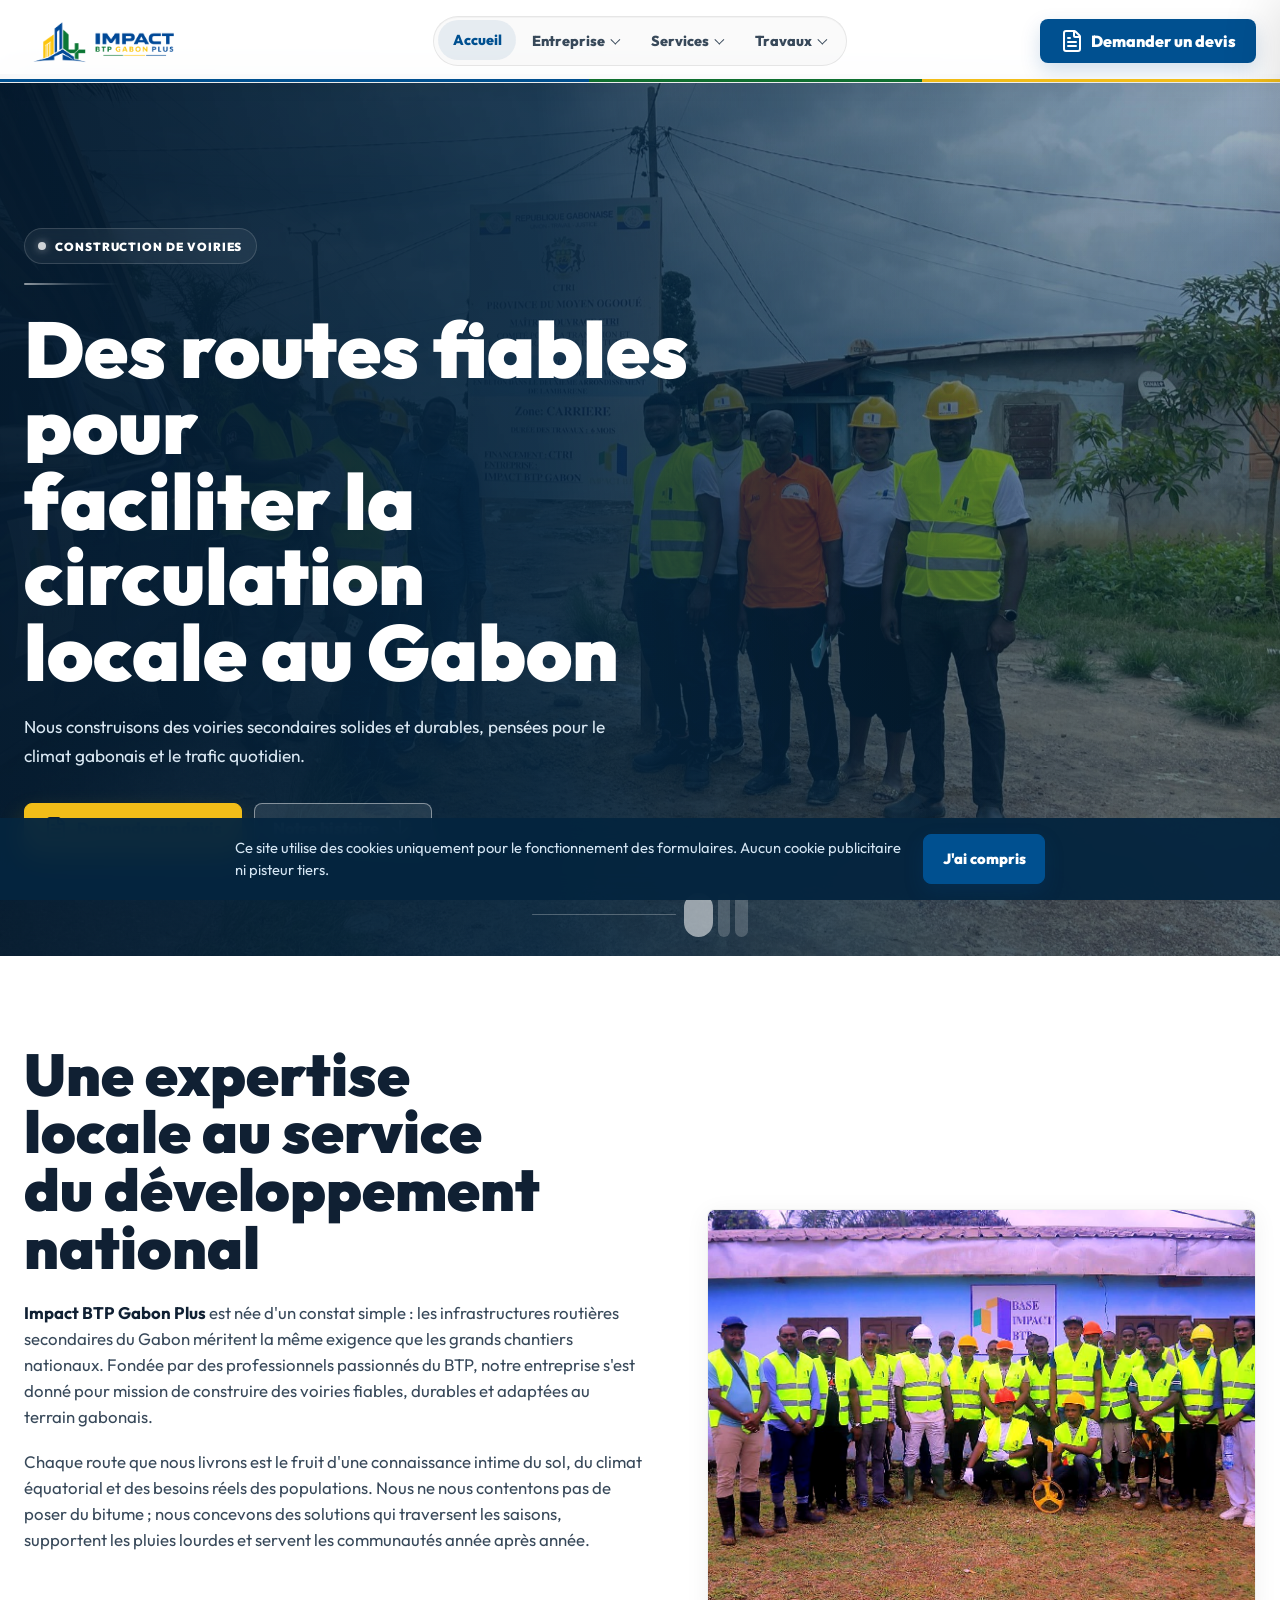
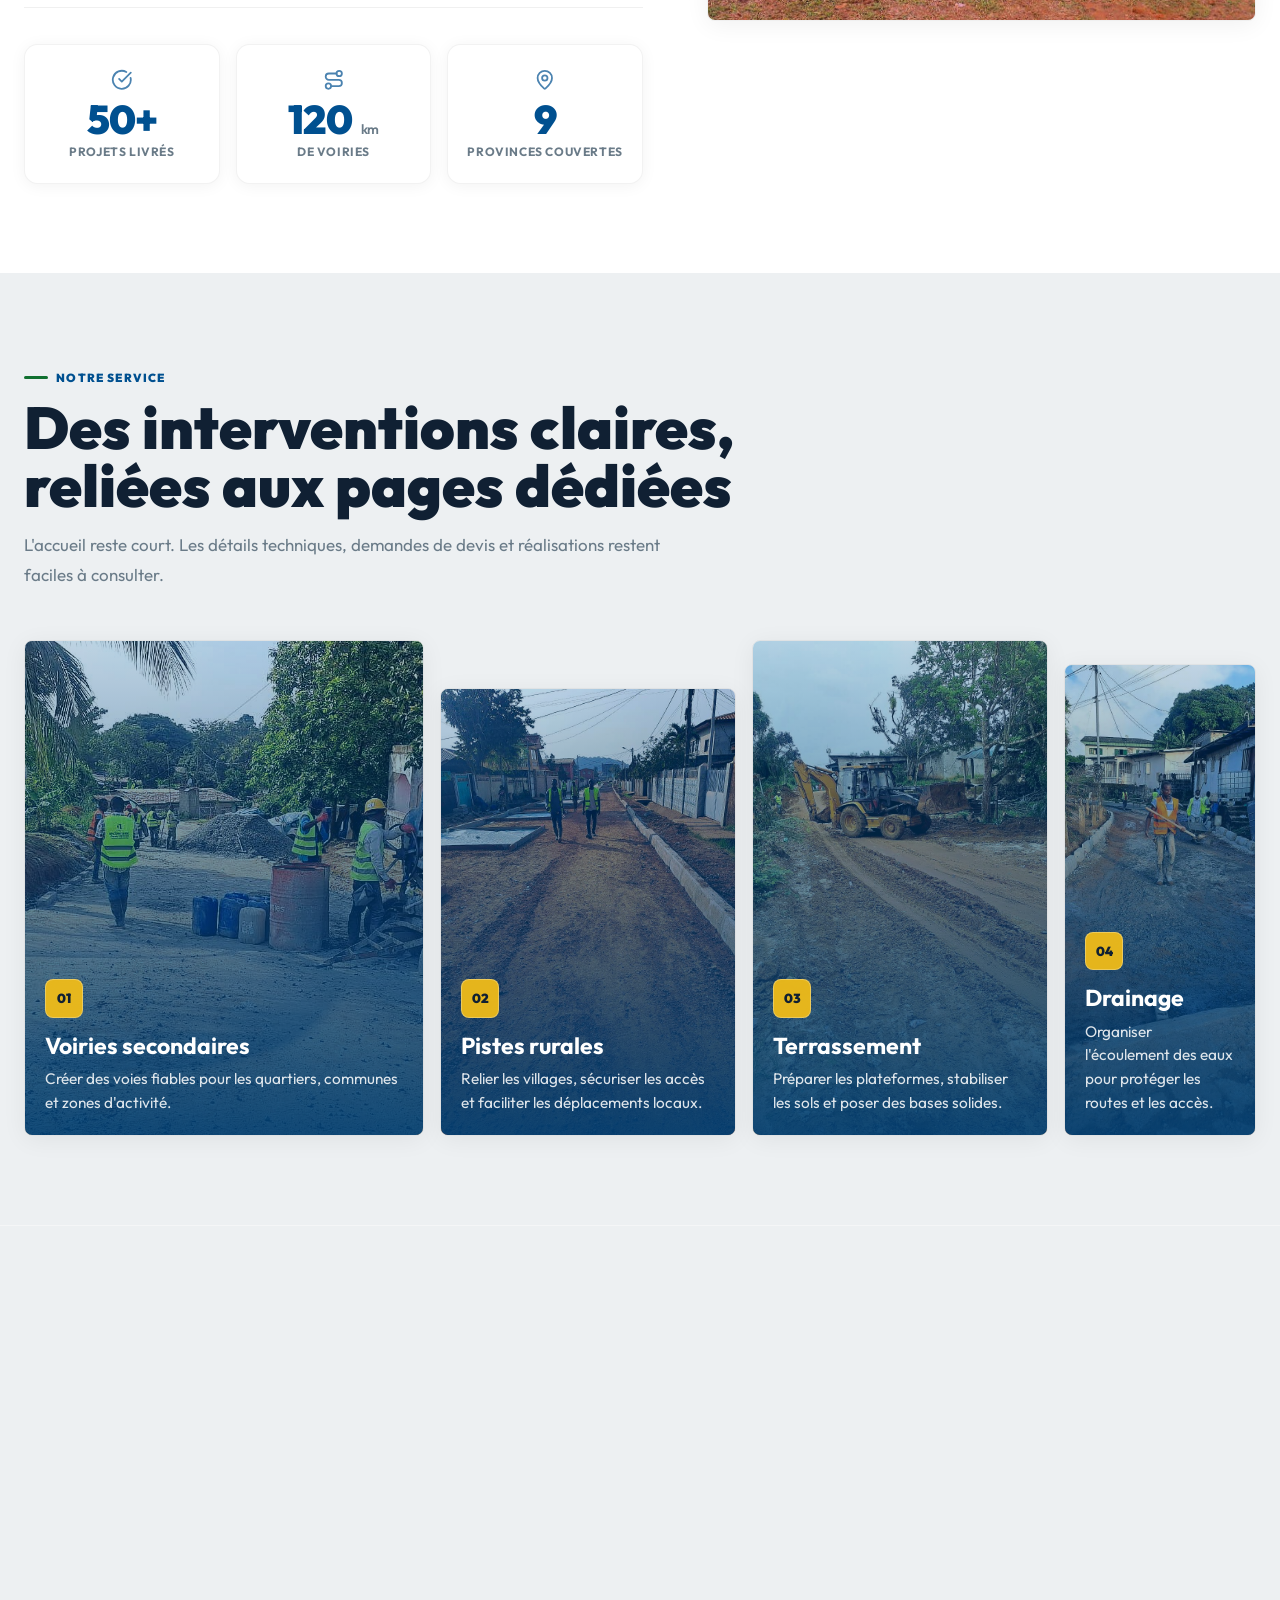
==== commit ac6f5f3b: "4th" ====
--- a/index.html
+++ b/index.html
@@ -250,28 +250,43 @@
     </div>
   </section>
 
-  <section id="temoignages" class="section section-blue">
+  <section id="temoignages" class="section section-soft">
     <div class="container">
       <div class="section-head center reveal">
         <span class="eyebrow">Témoignages</span>
         <h2>Ils nous font confiance sur le terrain</h2>
         <p>Des retours sobres et locaux, alignés avec l'activité de l'entreprise.</p>
       </div>
-      <div class="testimonial-grid">
-        <article class="testimonial-card reveal stagger-1">
-          <div class="stars"><i data-lucide="star"></i><i data-lucide="star"></i><i data-lucide="star"></i><i data-lucide="star"></i><i data-lucide="star"></i></div>
+
+      <div class="av-static-grid">
+        <article class="av-slide-inner reveal stagger-1">
+          <div class="av-card-badge" style="--accent: var(--blue)">Voirie</div>
+          <div class="av-stars"><i data-lucide="star"></i><i data-lucide="star"></i><i data-lucide="star"></i><i data-lucide="star"></i><i data-lucide="star"></i></div>
           <blockquote>Impact BTP a livré les travaux avec méthode. Les accès sont plus praticables et l'équipe a gardé un bon suivi du chantier.</blockquote>
-          <footer><strong>Jean-Marc Ndong</strong><span>Responsable de site, Estuaire</span></footer>
-        </article>
-        <article class="testimonial-card reveal stagger-2">
-          <div class="stars"><i data-lucide="star"></i><i data-lucide="star"></i><i data-lucide="star"></i><i data-lucide="star"></i><i data-lucide="star"></i></div>
+          <div class="av-author">
+            <div class="av-avatar" style="--av-bg: #d6e6f4; --av-fg: var(--blue)"><i data-lucide="user"></i></div>
+            <div><strong>Jean-Marc Ndong</strong><span>Responsable de site, Estuaire</span></div>
+          </div>
+        </article>
+
+        <article class="av-slide-inner reveal stagger-2">
+          <div class="av-card-badge" style="--accent: var(--green)">Pistes</div>
+          <div class="av-stars"><i data-lucide="star"></i><i data-lucide="star"></i><i data-lucide="star"></i><i data-lucide="star"></i><i data-lucide="star"></i></div>
           <blockquote>La réhabilitation de la piste a facilité les déplacements et les livraisons. Les échanges avec l'équipe ont été clairs.</blockquote>
-          <footer><strong>Nadège Mavoungou</strong><span>Coordination logistique</span></footer>
-        </article>
-        <article class="testimonial-card reveal stagger-3">
-          <div class="stars"><i data-lucide="star"></i><i data-lucide="star"></i><i data-lucide="star"></i><i data-lucide="star"></i><i data-lucide="star"></i></div>
+          <div class="av-author">
+            <div class="av-avatar" style="--av-bg: #d4e7d7; --av-fg: var(--green)"><i data-lucide="user"></i></div>
+            <div><strong>Nadège Mavoungou</strong><span>Coordination logistique</span></div>
+          </div>
+        </article>
+
+        <article class="av-slide-inner reveal stagger-3">
+          <div class="av-card-badge" style="--accent: var(--blue)">Terrassement</div>
+          <div class="av-stars"><i data-lucide="star"></i><i data-lucide="star"></i><i data-lucide="star"></i><i data-lucide="star"></i><i data-lucide="star"></i></div>
           <blockquote>Le terrassement et le drainage réalisés sont propres. On voit que la préparation du terrain a été prise au sérieux.</blockquote>
-          <footer><strong>Arnaud Biyoghe</strong><span>Suivi travaux, Moyen-Ogooué</span></footer>
+          <div class="av-author">
+            <div class="av-avatar" style="--av-bg: #d6e6f4; --av-fg: var(--blue)"><i data-lucide="user"></i></div>
+            <div><strong>Arnaud Biyoghe</strong><span>Suivi travaux, Moyen-Ogooué</span></div>
+          </div>
         </article>
       </div>
     </div>
--- a/styles.css
+++ b/styles.css
@@ -1768,6 +1768,166 @@
 
 
 /* ==========================================================================
+   18b. SERVICES TOGGLE (CodePen-inspired split layout)
+   ========================================================================== */
+
+.services-toggle {
+  display: grid;
+  grid-template-columns: minmax(0, 1.05fr) minmax(0, 0.95fr);
+  gap: clamp(2rem, 5vw, 5rem);
+  align-items: start;
+}
+
+/* ── Left: Graphics ── */
+.sv-graphics-col {
+  position: sticky;
+  top: 100px;
+}
+.sv-graphics-area {
+  display: grid;
+  overflow: hidden;
+  border-radius: var(--radius);
+  box-shadow: var(--shadow);
+}
+.sv-graphics-frame {
+  grid-column: 1;
+  grid-row: 1;
+  opacity: 0;
+  transition: opacity 0.45s ease;
+}
+.sv-graphics-frame.is-active {
+  opacity: 1;
+}
+.sv-graphics-frame img {
+  width: 100%;
+  height: clamp(26rem, 42vw, 34rem);
+  object-fit: cover;
+}
+
+/* ── Right: Content ── */
+.sv-content-col {
+  display: grid;
+  gap: 0;
+}
+
+.sv-intro {
+  padding-bottom: 1.5rem;
+  margin-bottom: 0.5rem;
+  border-bottom: 1px solid var(--line);
+}
+.sv-intro .eyebrow {
+  margin-bottom: 0.6rem;
+}
+.sv-intro h2 {
+  margin-bottom: 0.8rem;
+  color: var(--ink);
+  font-size: clamp(1.9rem, 3.2vw, 2.6rem);
+  line-height: 1.08;
+}
+.sv-intro p {
+  max-width: 32rem;
+  color: var(--muted);
+  line-height: 1.6;
+}
+
+/* ── Service items ── */
+.sv-items {
+  display: grid;
+}
+
+.sv-item {
+  cursor: pointer;
+}
+
+.sv-item-inner {
+  position: relative;
+  padding: 1.2rem 0 1.2rem 1.5rem;
+  border-bottom: 1px solid rgba(0,0,0,0.04);
+  transition: border-color 0.25s ease;
+}
+
+/* Progress bar track (left vertical line) */
+.sv-progress-track {
+  position: absolute;
+  top: 1.2rem;
+  bottom: 1.2rem;
+  left: 0;
+  width: 3px;
+  border-radius: 3px;
+  background: var(--line);
+  overflow: hidden;
+}
+.sv-progress-bar {
+  position: absolute;
+  inset: 0;
+  width: 100%;
+  background: var(--blue);
+  border-radius: 3px;
+  transform: scaleY(0);
+  transform-origin: top;
+}
+
+/* Active state: progress bar animates */
+.sv-item.is-active .sv-progress-bar {
+  animation: svProgressFill linear forwards;
+  animation-duration: var(--slideDuration, 6s);
+}
+.sv-item.is-active.paused .sv-progress-bar {
+  animation: none;
+}
+
+@keyframes svProgressFill {
+  from { transform: scaleY(0); }
+  to   { transform: scaleY(1); }
+}
+
+/* Number badge */
+.sv-num {
+  display: inline-block;
+  margin-bottom: 0.35rem;
+  color: var(--muted);
+  font-size: 0.72rem;
+  font-weight: 900;
+  letter-spacing: 0.08em;
+}
+
+/* Headline */
+.sv-item-head {
+  display: grid;
+}
+.sv-item-head h3 {
+  color: var(--ink);
+  font-size: clamp(1.08rem, 1.5vw, 1.25rem);
+  font-weight: 800;
+  line-height: 1.18;
+  opacity: 0.55;
+  transition: opacity 0.25s ease, color 0.25s ease;
+}
+.sv-item:hover .sv-item-head h3,
+.sv-item.is-active .sv-item-head h3 {
+  opacity: 1;
+  color: var(--blue);
+}
+
+/* Description body */
+.sv-item-body {
+  display: grid;
+  grid-template-rows: 0fr;
+  overflow: hidden;
+  transition: grid-template-rows 0.3s var(--ease);
+}
+.sv-item-body p {
+  overflow: hidden;
+  color: var(--muted);
+  font-size: 0.95rem;
+  line-height: 1.65;
+}
+.sv-item.is-active .sv-item-body {
+  grid-template-rows: 1fr;
+}
+
+
+/* ==========================================================================
    19. PROJECTS
    ========================================================================== */
 
@@ -1819,6 +1979,107 @@
   margin-top: 0.6rem;
   color: var(--muted);
   line-height: 1.6;
+}
+
+
+/* ==========================================================================
+   19b. GALLERY REVEAL — CodePen-identical (GSAP-equivalent)
+   Container: 1.2s power4.inOut | Overlay img clip: 1s power3.out | Scale: 1.4s power2.out
+   toggleActions: play none none reverse → IntersectionObserver bidirectional
+   ========================================================================== */
+
+.gal-grid {
+  display: grid;
+  grid-template-columns: repeat(3, 1fr);
+  gap: 1.25rem;
+}
+
+.gal-item {
+  display: grid;
+  gap: 0.9rem;
+  align-content: start;
+}
+
+/* ── Reveal container ── */
+.gal-reveal {
+  position: relative;
+  overflow: hidden;
+  visibility: hidden;
+  border-radius: 12px;
+  width: 100%;
+  height: clamp(20rem, 28vw, 28rem);
+}
+
+/* Direction → initial clip-path (set by CSS, matches CodePen) */
+.gal-reveal--top    { clip-path: inset(0 0 100% 0); }
+.gal-reveal--right  { clip-path: inset(0 100% 0 0); }
+.gal-reveal--bottom { clip-path: inset(100% 0 0 0); }
+.gal-reveal--left   { clip-path: inset(0 0 0 100%); }
+
+/* Overlay variant: solid blue bg shows through during reveal */
+.gal-reveal--overlay {
+  background: var(--blue);
+}
+/* Overlay image must also be clipped in the same direction initially */
+.gal-reveal--top.gal-reveal--overlay img    { clip-path: inset(0 0 100% 0); }
+.gal-reveal--right.gal-reveal--overlay img  { clip-path: inset(0 100% 0 0); }
+.gal-reveal--bottom.gal-reveal--overlay img { clip-path: inset(100% 0 0 0); }
+.gal-reveal--left.gal-reveal--overlay img   { clip-path: inset(0 0 0 100%); }
+
+/* Ready: visible, CSS transitions armed */
+.gal-reveal.is-ready {
+  visibility: visible;
+  transition: clip-path 1.2s cubic-bezier(0.41, 0, 0.58, 1); /* power4.inOut */
+}
+
+.gal-reveal img {
+  display: block;
+  width: 100%;
+  height: 100%;
+  object-fit: cover;
+  transform: scale(1.25);
+  transition: transform 1.4s cubic-bezier(0.19, 1, 0.22, 1); /* power2.out */
+}
+
+/* Overlay image: animate clip-path too */
+.gal-reveal--overlay img {
+  transition:
+    clip-path 1s cubic-bezier(0.16, 1, 0.3, 1),
+    transform 1.4s cubic-bezier(0.19, 1, 0.22, 1);
+}
+
+/* ── Visible: reveal fully open ── */
+.gal-reveal.is-visible {
+  clip-path: inset(0 0 0 0) !important;
+}
+.gal-reveal.is-visible img {
+  transform: scale(1);
+}
+.gal-reveal--overlay.is-visible img {
+  clip-path: inset(0 0 0 0);
+}
+
+/* ── Caption ── */
+.gal-caption span {
+  display: inline-block;
+  margin-bottom: 0.3rem;
+  color: var(--blue);
+  font-size: 0.72rem;
+  font-weight: 900;
+  letter-spacing: 0.08em;
+  text-transform: uppercase;
+}
+.gal-caption h3 {
+  color: var(--ink);
+  font-size: 1.1rem;
+  font-weight: 800;
+  line-height: 1.2;
+}
+.gal-caption p {
+  margin-top: 0.35rem;
+  color: var(--muted);
+  font-size: 0.9rem;
+  line-height: 1.55;
 }
 
 
@@ -2378,9 +2639,9 @@
   align-items: center;
   gap: 0.8rem;
   padding: 2rem 1rem;
-  border: 1px solid rgba(0, 0, 0, 0.05);
+  border: 1px solid rgba(16,112,48,0.12);
   border-radius: var(--radius);
-  background: #fff;
+  background: var(--green);
   box-shadow: var(--shadow-card);
   transition: transform 0.25s ease, box-shadow 0.25s ease;
 }
@@ -2388,14 +2649,55 @@
   transform: translateY(-3px);
   box-shadow: 0 8px 28px rgba(0, 0, 0, 0.08);
 }
+
+/* Yellow card variant (Méthode section) */
+.cards-yellow .pro-card {
+  background: var(--yellow);
+  border-color: rgba(0,0,0,0.08);
+}
+.cards-yellow .pro-card .card-icon {
+  background: rgba(0,80,144,0.12);
+  color: var(--blue);
+}
+.cards-yellow .pro-card h3 {
+  color: var(--blue-dark);
+}
+.cards-yellow .pro-card p {
+  color: rgba(0,63,115,0.75);
+}
+.cards-yellow .pro-card:hover {
+  border-color: var(--blue-soft);
+  box-shadow: 0 8px 32px rgba(0,80,144,0.1);
+}
+
+/* Blue card variant (Suivi chantier) */
+.cards-blue .pro-card {
+  background: var(--blue);
+  border-color: rgba(255,255,255,0.1);
+}
+.cards-blue .pro-card .card-icon {
+  background: rgba(242,189,24,0.15);
+  color: var(--yellow);
+}
+.cards-blue .pro-card h3 {
+  color: #fff;
+}
+.cards-blue .pro-card p {
+  color: rgba(255,255,255,0.8);
+}
+.cards-blue .pro-card:hover {
+  border-color: var(--yellow);
+  box-shadow: 0 8px 32px rgba(0,80,144,0.3);
+}
+
 .partner-item svg {
   width: 2rem;
   height: 2rem;
-  color: var(--blue);
-  opacity: 0.65;
+  color: #fff;
+  opacity: 0.9;
 }
 .partner-item span {
-  color: var(--ink);
+  color: #fff;
   font-size: 0.95rem;
   font-weight: 750;
 }
@@ -2415,10 +2717,216 @@
 
 
 /* ==========================================================================
+   29c. AVIS CAROUSEL — 3D sweep, center sharp, sides blurred
+   ========================================================================== */
+
+.av-carousel-stage {
+  position: relative;
+  display: flex;
+  align-items: center;
+  justify-content: center;
+  overflow: hidden;
+  perspective: 1200px;
+  padding: clamp(3rem, 8vw, 6rem) 0;
+}
+.av-carousel-track {
+  position: relative;
+  display: flex;
+  align-items: center;
+  justify-content: center;
+  width: 100%;
+  height: clamp(26rem, 36vw, 30rem);
+  transform-style: preserve-3d;
+}
+
+/* ── Slide ── */
+.av-slide {
+  position: absolute;
+  width: min(28rem, 80vw);
+  transition:
+    transform 0.7s cubic-bezier(0.16, 1, 0.3, 1),
+    filter 0.7s cubic-bezier(0.16, 1, 0.3, 1),
+    opacity 0.7s cubic-bezier(0.16, 1, 0.3, 1),
+    z-index 0s;
+  transform-style: preserve-3d;
+}
+
+.av-slide-inner {
+  display: flex;
+  flex-direction: column;
+  gap: 1rem;
+  border: 1px solid rgba(0,0,0,0.06);
+  border-radius: 1rem;
+  padding: 1.8rem;
+  background: #fff;
+  box-shadow: var(--shadow-card);
+}
+
+/* Static grid: 3 cols, no carousel transforms */
+.av-static-grid {
+  display: grid;
+  grid-template-columns: repeat(3, 1fr);
+  gap: 1.25rem;
+  align-items: stretch;
+}
+.av-static-grid .av-slide-inner {
+  height: 100%;
+}
+@media (max-width: 900px) {
+  .av-static-grid {
+    grid-template-columns: 1fr;
+    gap: 1rem;
+  }
+}
+
+/* ── Default (invisible sides) ── */
+.av-slide {
+  opacity: 0;
+  filter: blur(6px);
+  pointer-events: none;
+  z-index: 0;
+}
+
+/* ── Center: sharp, full, active ── */
+.av-slide.is-center {
+  transform: translateX(0) scale(1) translateZ(0);
+  opacity: 1;
+  filter: blur(0);
+  pointer-events: auto;
+  z-index: 3;
+}
+
+/* ── Left (previous): pushed left + scaled down + blurred ── */
+.av-slide.is-left {
+  transform: translateX(calc(-50% - 1.5rem)) scale(0.82) translateZ(-100px);
+  opacity: 0.45;
+  filter: blur(3px);
+  z-index: 1;
+}
+
+/* ── Right (next): pushed right + scaled down + blurred ── */
+.av-slide.is-right {
+  transform: translateX(calc(50% + 1.5rem)) scale(0.82) translateZ(-100px);
+  opacity: 0.45;
+  filter: blur(3px);
+  z-index: 1;
+}
+
+/* ── Far sides: hidden with strong blur ── */
+.av-slide.is-far-left {
+  transform: translateX(calc(-80% - 3rem)) scale(0.65) translateZ(-200px);
+  opacity: 0.12;
+  filter: blur(8px);
+  z-index: 0;
+}
+.av-slide.is-far-right {
+  transform: translateX(calc(80% + 3rem)) scale(0.65) translateZ(-200px);
+  opacity: 0.12;
+  filter: blur(8px);
+  z-index: 0;
+}
+
+/* ── Elements shared with old layout ── */
+.av-card-badge {
+  display: inline-block;
+  width: fit-content;
+  margin-bottom: 0.25rem;
+  border: 1px solid var(--accent, var(--blue));
+  border-radius: 999px;
+  padding: 0.3rem 0.75rem;
+  background: color-mix(in srgb, var(--accent, var(--blue)) 8%, transparent);
+  color: var(--accent, var(--blue));
+  font-size: 0.68rem;
+  font-weight: 900;
+  letter-spacing: 0.08em;
+  text-transform: uppercase;
+}
+.av-stars {
+  display: flex;
+  gap: 0.15rem;
+  color: var(--yellow);
+}
+.av-stars svg {
+  width: 1rem;
+  height: 1rem;
+  fill: currentColor;
+}
+.av-slide blockquote {
+  flex: 1;
+  color: var(--text);
+  font-size: 0.95rem;
+  line-height: 1.7;
+  font-style: normal;
+}
+.av-slide blockquote::before {
+  content: '"';
+  display: block;
+  margin-bottom: 0.4rem;
+  color: var(--accent, var(--blue));
+  font-size: 2.2rem;
+  font-weight: 900;
+  line-height: 1;
+  opacity: 0.35;
+}
+.av-author {
+  display: flex;
+  align-items: center;
+  gap: 0.75rem;
+  margin-top: auto;
+  border-top: 1px solid rgba(0,0,0,0.05);
+  padding-top: 1rem;
+}
+.av-avatar {
+  display: flex;
+  width: 2.6rem;
+  height: 2.6rem;
+  align-items: center;
+  justify-content: center;
+  flex-shrink: 0;
+  border-radius: 999px;
+  background: var(--av-bg, var(--tint-blue));
+  color: var(--av-fg, var(--blue));
+}
+.av-avatar svg {
+  width: 1.2rem;
+  height: 1.2rem;
+}
+.av-author strong {
+  display: block;
+  color: var(--ink);
+  font-size: 0.9rem;
+  line-height: 1.2;
+}
+.av-author span {
+  display: block;
+  color: var(--muted);
+  font-size: 0.78rem;
+  line-height: 1.3;
+}
+
+/* ── Mobile: tighter layout ── */
+@media (max-width: 700px) {
+  .av-carousel-track {
+    height: clamp(22rem, 48vw, 28rem);
+  }
+  .av-slide {
+    width: 85vw;
+  }
+  .av-slide-inner {
+    padding: 1.3rem;
+  }
+  .av-slide.is-left {
+    transform: translateX(calc(-55% - 1rem)) scale(0.75) translateZ(-100px);
+  }
+  .av-slide.is-right {
+    transform: translateX(calc(55% + 1rem)) scale(0.75) translateZ(-100px);
+  }
+}
+
+
+/* ==========================================================================
    30. CONTACT PAGE — Modern Design (light)
    ========================================================================== */
-
-/* ── Hero full-screen avec image de fond (dark overlay) ── */
 .contact-hero-modern {
   position: relative;
   display: flex;
@@ -2713,18 +3221,18 @@
   gap: 0.85rem;
   padding: 0.85rem 1rem;
   border-radius: 0.75rem;
-  background: rgba(255, 255, 255, 0.85);
-  border: 1px solid rgba(0, 0, 0, 0.04);
+  background: var(--green);
+  border: 1px solid rgba(255,255,255,0.1);
   box-shadow: var(--shadow-tight);
 }
 .trust-item svg {
   width: 1.45rem;
   height: 1.45rem;
   flex-shrink: 0;
-  color: var(--green);
+  color: #fff;
 }
 .trust-item span {
-  color: var(--ink);
+  color: #fff;
   font-size: 0.92rem;
   font-weight: 750;
 }
@@ -2839,6 +3347,12 @@
   .partner-grid {
     grid-template-columns: repeat(2, 1fr);
   }
+  .gal-grid {
+    grid-template-columns: repeat(2, 1fr);
+  }
+  .gal-reveal {
+    height: 18rem;
+  }
 }
 
 /* ----- max-width: 1023px ----- */
@@ -2917,6 +3431,20 @@
     grid-column: 1 / -1;
     height: 16rem;
   }
+
+  /* Services toggle stack */
+  .services-toggle {
+    grid-template-columns: 1fr;
+  }
+  .sv-graphics-col {
+    position: static;
+  }
+  .sv-graphics-frame img {
+    height: 20rem;
+  }
+  .sv-item-inner {
+    padding: 1rem 0 1rem 1.2rem;
+  }
   .quote-media,
   .quote-media img {
     min-height: 23rem;
@@ -3124,6 +3652,21 @@
     width: 100%;
     height: 0.3rem;
   }
+
+  /* Services toggle stack */
+  .services-toggle {
+    grid-template-columns: 1fr;
+    gap: 1.5rem;
+  }
+  .sv-graphics-col {
+    position: static;
+  }
+  .sv-graphics-frame img {
+    height: 17rem;
+  }
+  .sv-item-inner {
+    padding: 1rem 0 1rem 1.2rem;
+  }
   .image-card img,
   .before-after,
   .before-after > img,
@@ -3148,6 +3691,10 @@
   }
   .partner-grid {
     grid-template-columns: 1fr;
+  }
+  .gal-grid {
+    grid-template-columns: 1fr;
+    gap: 1.5rem;
   }
 
   /* Cards */
